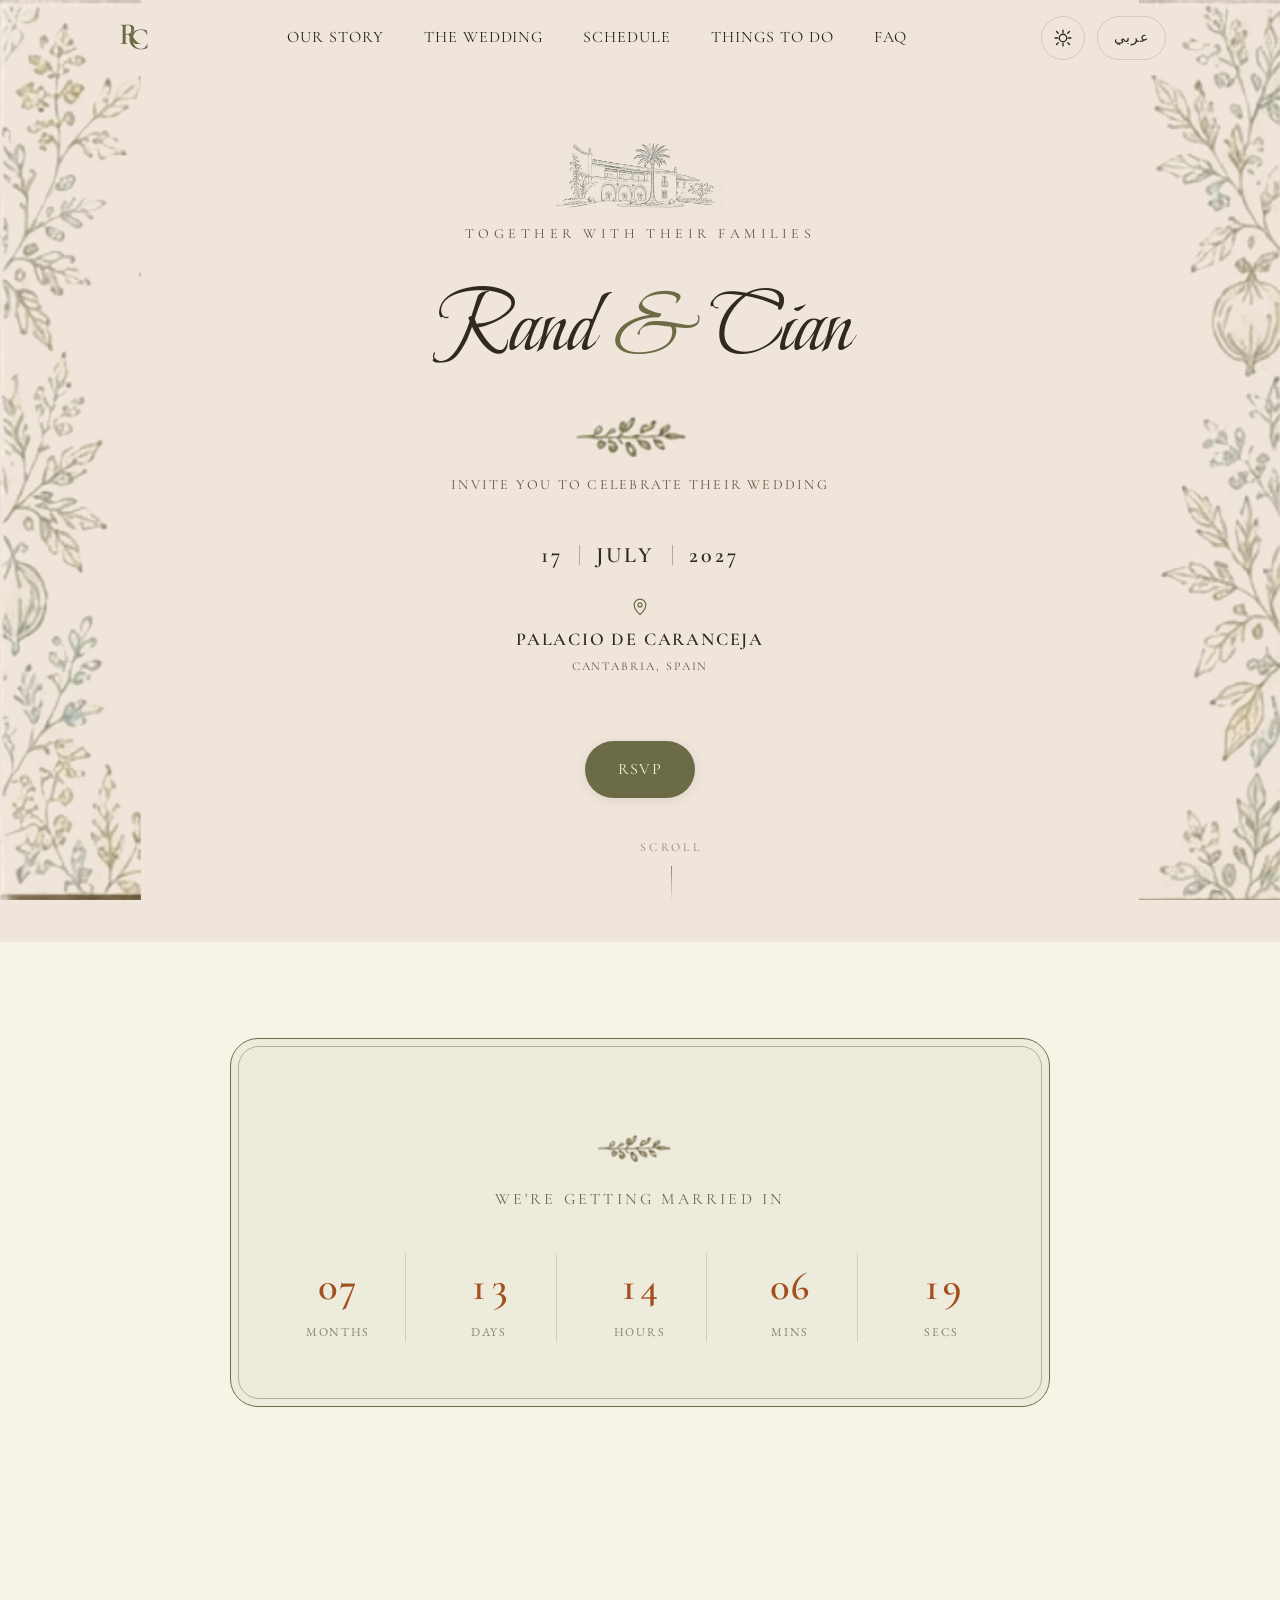
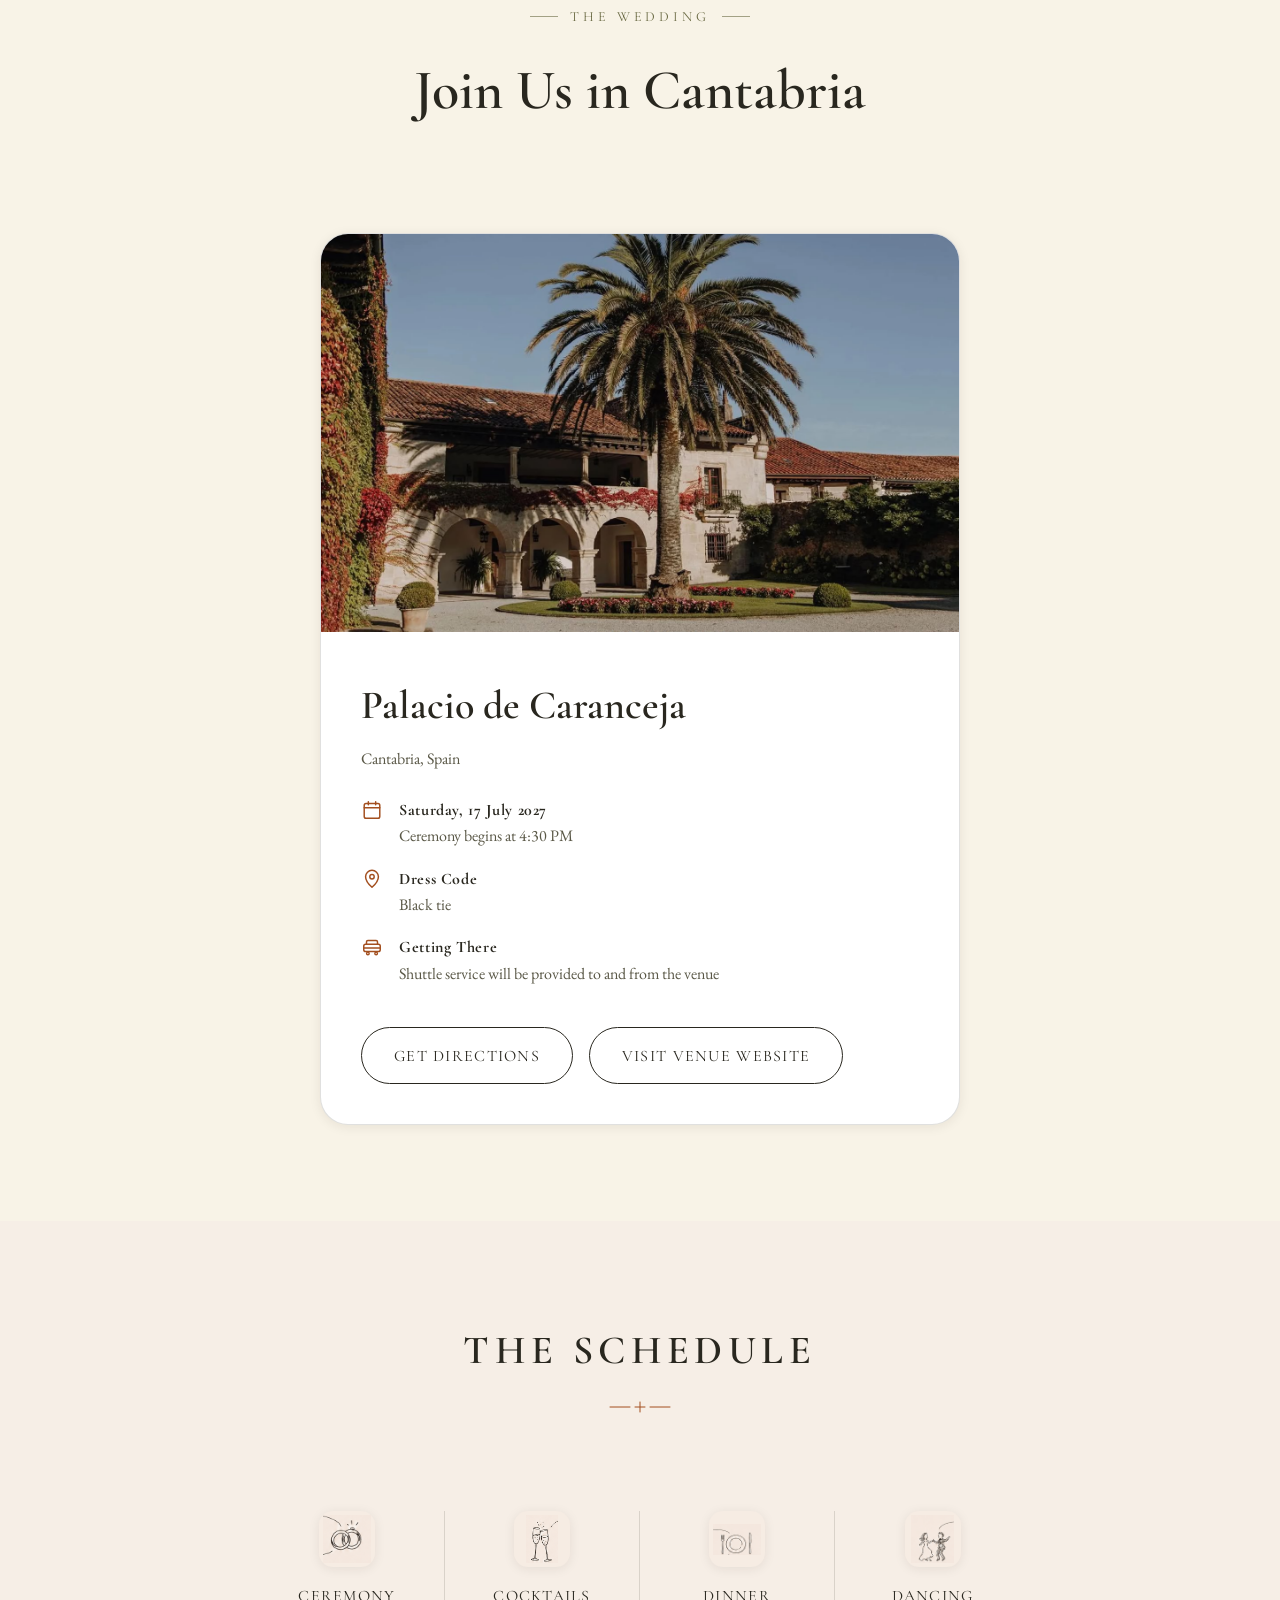
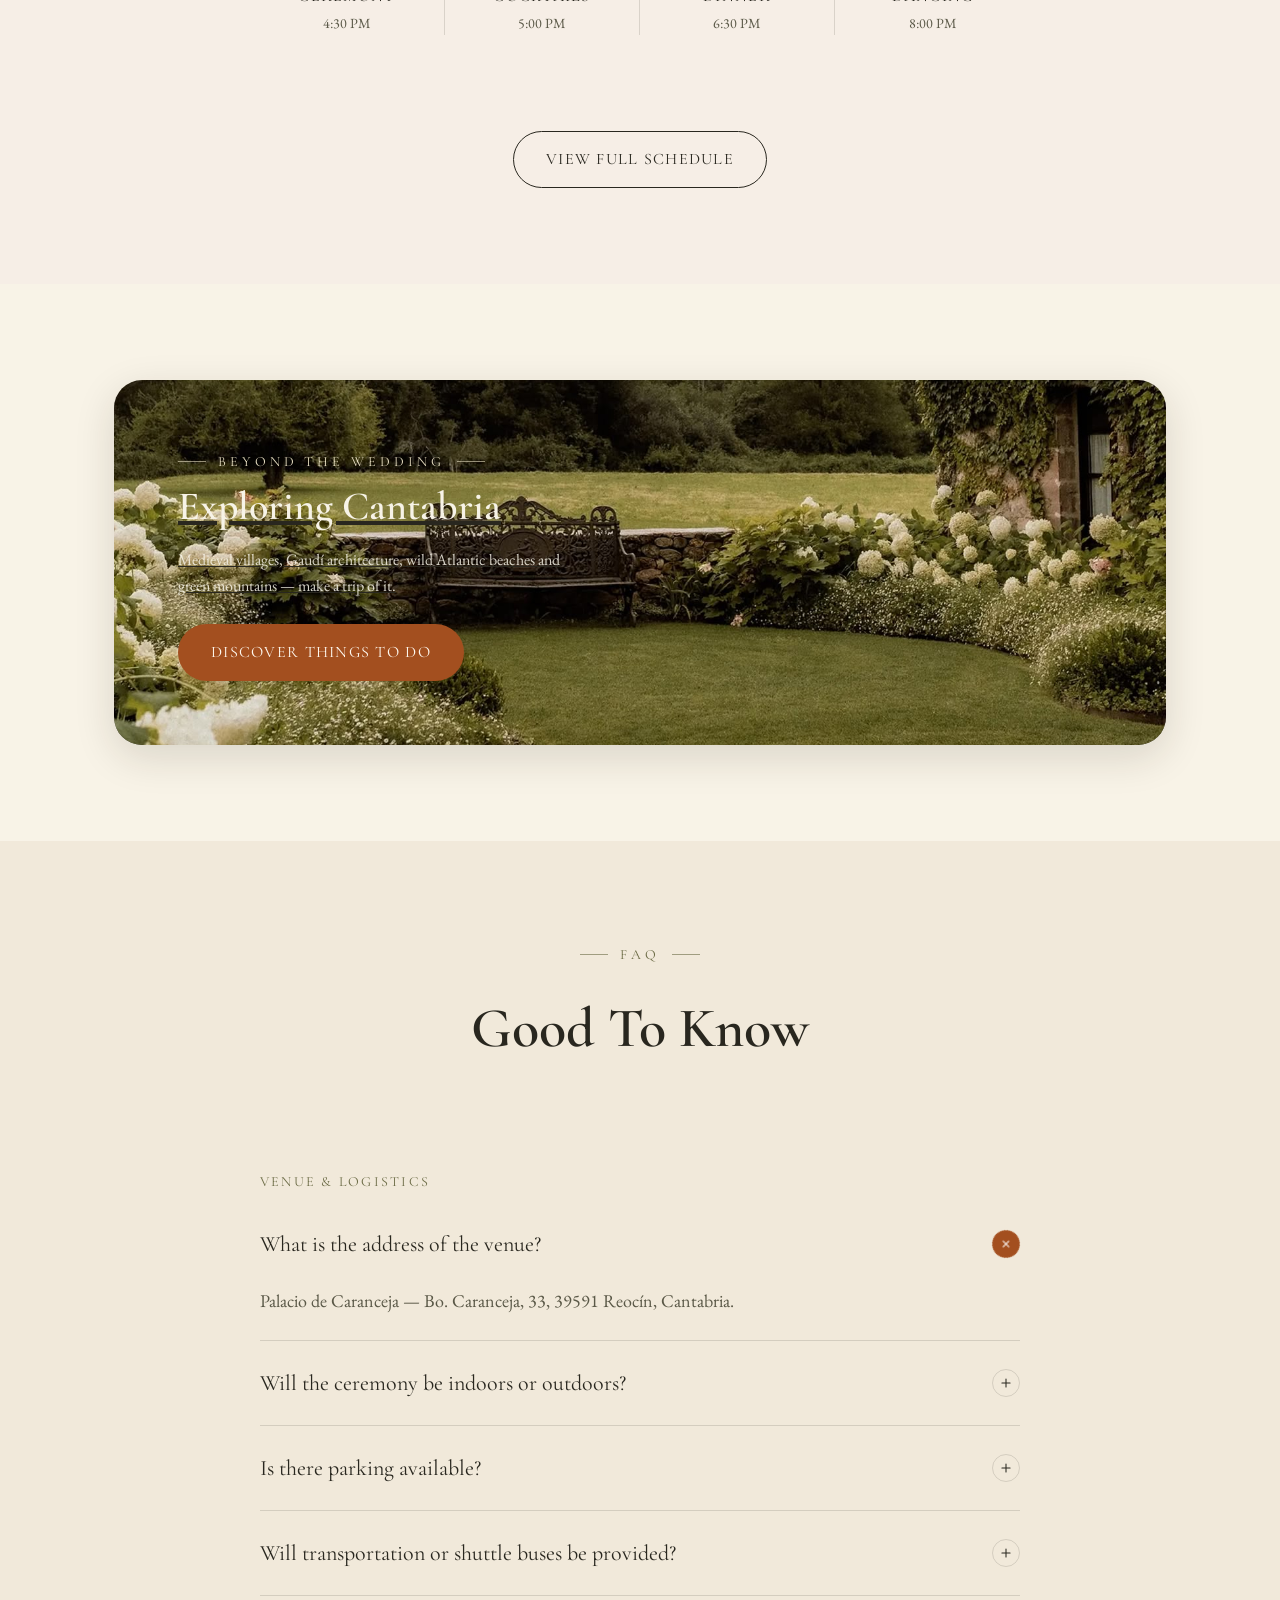
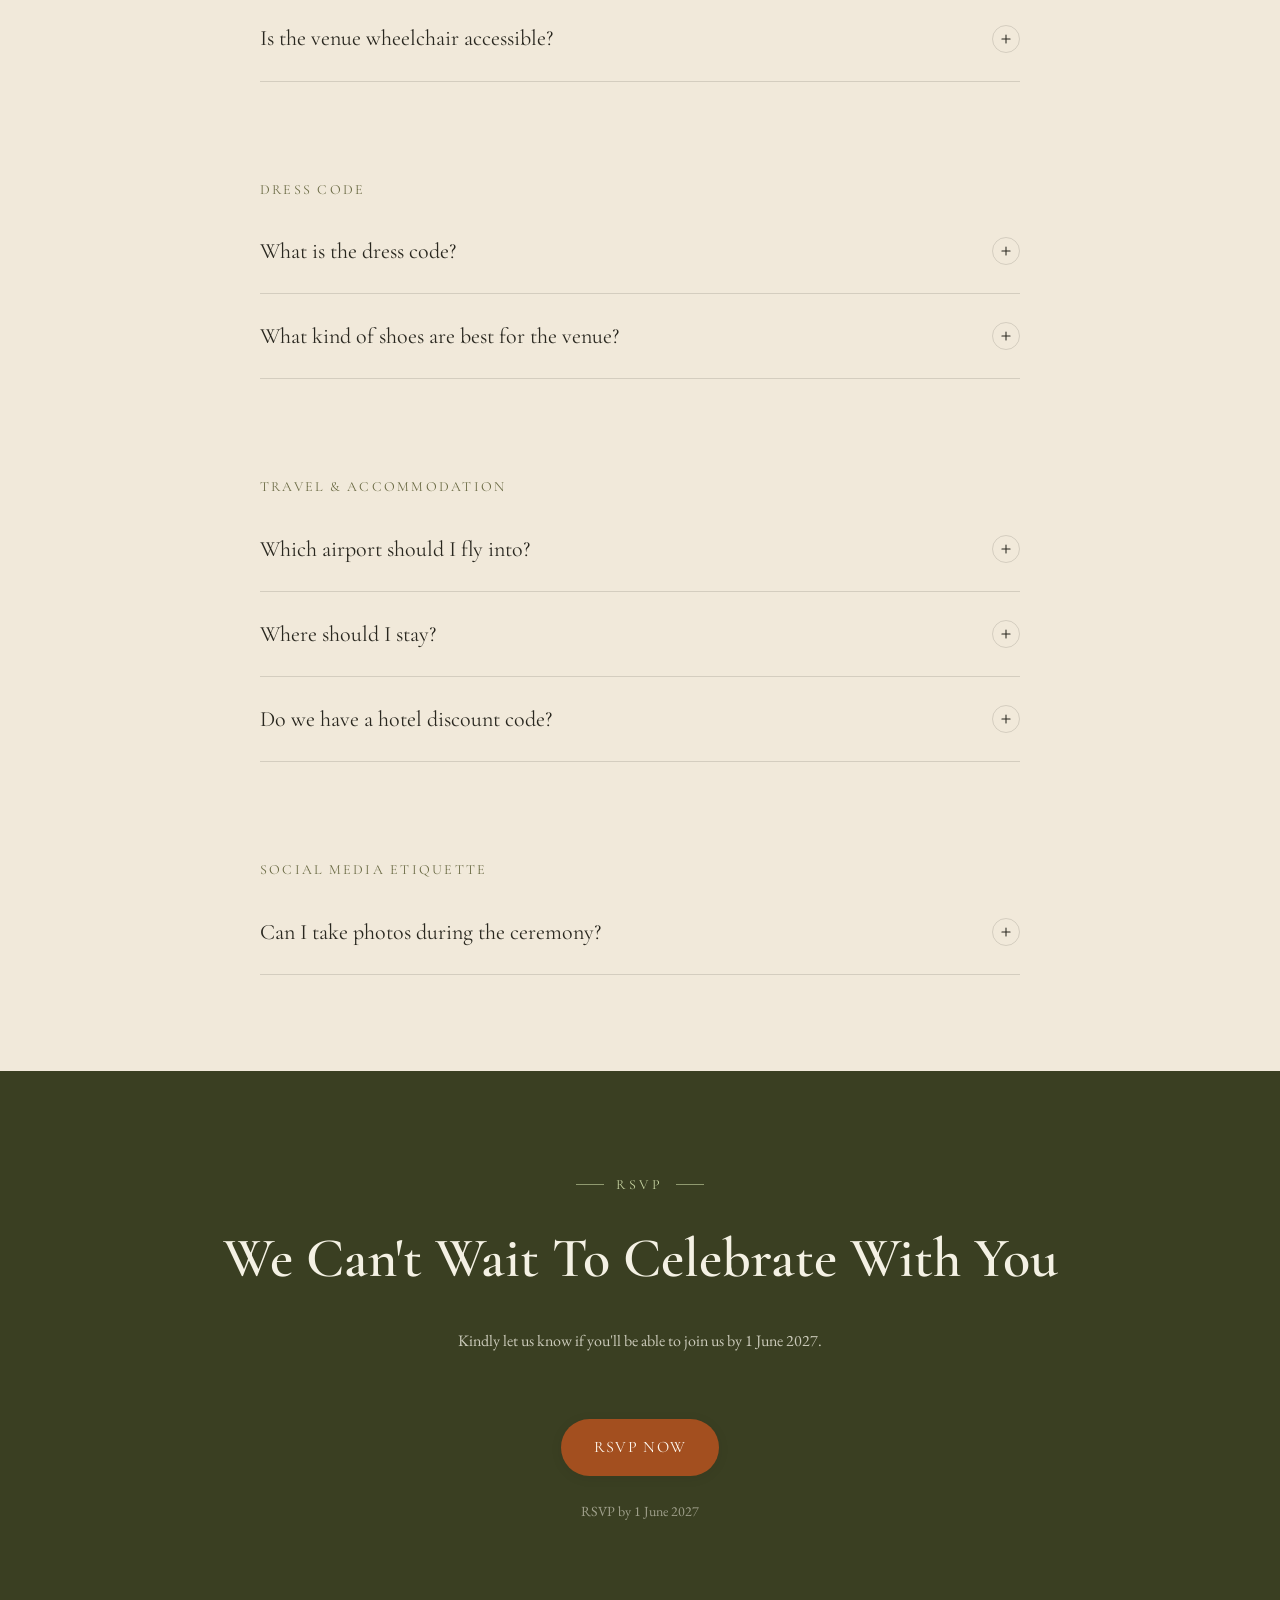
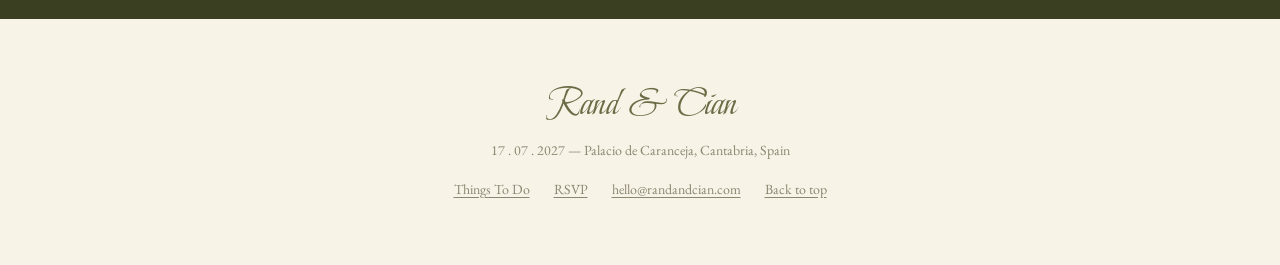
==== index.html @ d9a148d7 "Make vine frame fixed and page-wide, add character to countdown Moves the botanical vine border from" ====
<!DOCTYPE html>
<html lang="en" dir="ltr">
<head>
<meta charset="UTF-8">
<meta name="viewport" content="width=device-width, initial-scale=1">
<title>Rand &amp; Cian — 17.07.2027, Cantabria, Spain</title>
<meta name="description" content="Join Rand & Cian as they celebrate their wedding at Palacio de Caranceja, Cantabria, Spain on 17 July 2027.">
<link rel="preconnect" href="https://fonts.googleapis.com">
<link rel="preconnect" href="https://fonts.gstatic.com" crossorigin>
<link href="https://fonts.googleapis.com/css2?family=Beau+Rivage&family=Cormorant+Garamond:wght@500;600;700&family=EB+Garamond:ital,wght@0,400;0,500;1,400&family=Amiri:wght@400;700&family=Tajawal:wght@400;500;700&family=Macondo+Swash+Caps&display=swap" rel="stylesheet">
<link rel="stylesheet" href="css/style.css">
</head>
<body>
<a class="skip-link" href="#main">Skip to content</a>

<img class="page-frame page-frame--left" src="assets/images/hero-frame-left.png" alt="" aria-hidden="true">
<img class="page-frame page-frame--right" src="assets/images/hero-frame-right.png" alt="" aria-hidden="true">

<div class="preloader" id="preloader" aria-hidden="true">
  <div class="preloader__mark">
    <svg class="monogram" viewBox="0 0 70 60" aria-hidden="true">
      <text x="43" y="34">C</text>
      <text x="27" y="25">R</text>
    </svg>
  </div>
  <div class="preloader__bar"></div>
</div>

<header class="site-header" id="siteHeader">
  <div class="container nav">
    <a href="#home" class="nav__mark" aria-label="Rand &amp; Cian">
      <svg class="monogram" viewBox="0 0 70 60" aria-hidden="true">
        <text x="43" y="34">C</text>
        <text x="27" y="25">R</text>
      </svg>
    </a>
    <nav class="nav__links" aria-label="Primary">
      <a href="our-story.html" data-i18n="nav.story">Our Story</a>
      <a href="#details" data-i18n="nav.wedding">The Wedding</a>
      <a href="schedule.html" data-i18n="nav.schedule">Schedule</a>
      <a href="things-to-do.html" data-i18n="nav.things">Things To Do</a>
      <a href="#faq" data-i18n="nav.faq">FAQ</a>
    </nav>
    <div class="nav__controls">
      <button class="icon-btn" id="themeToggle" type="button" aria-label="Toggle dark mode">
        <svg class="icon-sun" viewBox="0 0 24 24" fill="none" stroke="currentColor" stroke-width="1.6"><circle cx="12" cy="12" r="4.5"/><path d="M12 2.5v3M12 18.5v3M4.2 4.2l2.1 2.1M17.7 17.7l2.1 2.1M2.5 12h3M18.5 12h3M4.2 19.8l2.1-2.1M17.7 6.3l2.1-2.1" stroke-linecap="round"/></svg>
        <svg class="icon-moon" viewBox="0 0 24 24" fill="none" stroke="currentColor" stroke-width="1.6"><path d="M20 14.2A8 8 0 1 1 9.8 4a6.3 6.3 0 0 0 10.2 10.2Z" stroke-linejoin="round"/></svg>
      </button>
      <button class="lang-btn" id="langToggle" type="button" aria-label="Switch language">عربي</button>
      <button class="nav__burger" id="burger" type="button" aria-label="Open menu" aria-expanded="false" aria-controls="mobileMenu">
        <span></span>
      </button>
    </div>
  </div>
</header>

<div class="mobile-menu" id="mobileMenu">
  <a href="our-story.html" data-i18n="nav.story">Our Story</a>
  <a href="#details" data-i18n="nav.wedding">The Wedding</a>
  <a href="schedule.html" data-i18n="nav.schedule">Schedule</a>
  <a href="things-to-do.html" data-i18n="nav.things">Things To Do</a>
  <a href="#faq" data-i18n="nav.faq">FAQ</a>
  <a href="rsvp.html" data-i18n="nav.rsvp">RSVP</a>
</div>

<main id="main">

  <!-- ============================= INTRO ============================= -->
  <section class="intro" id="home">
    <div class="intro__content">
      <img class="intro__illustration" src="assets/images/venue-illustration.png" alt="Line illustration of Palacio de Caranceja with a palm tree">
      <p class="intro__eyebrow" data-i18n="intro.eyebrow">Together With Their Families</p>
      <h1 class="intro__names">
        <span data-i18n="intro.name1">Rand</span>
        <span class="amp">&amp;</span>
        <span data-i18n="intro.name2">Cian</span>
      </h1>
      <img class="intro__divider" src="assets/images/hero-divider.png" alt="" aria-hidden="true">
      <p class="intro__tagline" data-i18n="intro.tagline">Invite You To Celebrate Their Wedding</p>
      <div class="intro__date">
        <span>17</span>
        <span class="intro__date-sep" aria-hidden="true"></span>
        <span data-i18n="intro.month">July</span>
        <span class="intro__date-sep" aria-hidden="true"></span>
        <span>2027</span>
      </div>
      <svg class="intro__pin" viewBox="0 0 24 24" fill="none" stroke="currentColor" stroke-width="1.4" aria-hidden="true"><path d="M12 21s7-6.1 7-11.5A7 7 0 0 0 5 9.5C5 14.9 12 21 12 21Z" stroke-linejoin="round"/><circle cx="12" cy="9.5" r="2.4"/></svg>
      <p class="intro__venue" data-i18n="intro.venue">Palacio de Caranceja</p>
      <p class="intro__loc" data-i18n="details.venueLoc">Cantabria, Spain</p>
      <div class="intro__cta">
        <a href="rsvp.html" class="btn btn--primary" data-i18n="intro.cta">RSVP</a>
      </div>
    </div>
    <div class="intro__scroll">
      <span data-i18n="intro.scroll">Scroll</span>
      <span class="intro__scroll-line"></span>
    </div>
  </section>

  <!-- ============================= COUNTDOWN ============================= -->
  <section class="section" id="countdown-section">
    <div class="container">
      <div class="countdown-panel">
        <img class="countdown-panel__flourish" src="assets/images/hero-divider.png" alt="" aria-hidden="true">
        <p class="countdown-panel__date" data-i18n="details.countdownLabel">We're Getting Married In</p>
        <div class="countdown-grid" id="countdown">
          <div><p class="countdown-unit__num" id="cd-months">00</p><p class="countdown-unit__label" data-i18n="details.cdMonths">Months</p></div>
          <div><p class="countdown-unit__num" id="cd-days">00</p><p class="countdown-unit__label" data-i18n="details.cdDays">Days</p></div>
          <div><p class="countdown-unit__num" id="cd-hours">00</p><p class="countdown-unit__label" data-i18n="details.cdHours">Hours</p></div>
          <div><p class="countdown-unit__num" id="cd-mins">00</p><p class="countdown-unit__label" data-i18n="details.cdMins">Mins</p></div>
          <div><p class="countdown-unit__num" id="cd-secs">00</p><p class="countdown-unit__label" data-i18n="details.cdSecs">Secs</p></div>
        </div>
      </div>
    </div>
  </section>

  <!-- ============================= THE WEDDING / DETAILS ============================= -->
  <section class="details section" id="details">
    <div class="container">
      <div class="section-head">
        <p class="eyebrow" data-i18n="details.eyebrow">The Wedding</p>
        <h2 class="section-title" data-i18n="details.title">Join Us in Cantabria</h2>
      </div>
      <div class="details__layout">
        <div class="details__card">
          <div class="details__card-media">
            <img src="assets/images/venue-exterior.jpg" alt="Palacio de Caranceja courtyard with palm tree and stone archways">
          </div>
          <div class="details__card-body">
            <h3 class="details__venue-name" data-i18n="details.venueName">Palacio de Caranceja</h3>
            <p class="details__venue-loc" data-i18n="details.venueLoc">Cantabria, Spain</p>
            <div class="details__meta-list">
              <div class="details__meta-item">
                <svg viewBox="0 0 24 24" fill="none" stroke="currentColor" stroke-width="1.6"><rect x="3.5" y="5" width="17" height="16" rx="2"/><path d="M3.5 9.5h17M8 3v3.2M16 3v3.2" stroke-linecap="round"/></svg>
                <div><strong data-i18n="details.dateLabel">Saturday, 17 July 2027</strong><span data-i18n="details.ceremonyTime">Ceremony begins at 4:30 PM</span></div>
              </div>
              <div class="details__meta-item">
                <svg viewBox="0 0 24 24" fill="none" stroke="currentColor" stroke-width="1.6"><path d="M12 21s7-6.1 7-11.5A7 7 0 0 0 5 9.5C5 14.9 12 21 12 21Z" stroke-linejoin="round"/><circle cx="12" cy="9.5" r="2.4"/></svg>
                <div><strong data-i18n="details.attireLabel">Dress Code</strong><span data-i18n="details.attireValue">Formal attire</span></div>
              </div>
              <div class="details__meta-item">
                <svg viewBox="0 0 24 24" fill="none" stroke="currentColor" stroke-width="1.6"><rect x="3" y="9" width="18" height="8" rx="2"/><circle cx="7.5" cy="19" r="1.4"/><circle cx="16.5" cy="19" r="1.4"/><path d="M3 13h18M6 9V6.5A1.5 1.5 0 0 1 7.5 5h9A1.5 1.5 0 0 1 18 6.5V9" stroke-linecap="round" stroke-linejoin="round"/></svg>
                <div><strong data-i18n="details.transportLabel">Getting There</strong><span data-i18n="details.transportValue">Shuttle service will be provided to and from the venue</span></div>
              </div>
            </div>
            <div class="details__card-actions">
              <a class="btn btn--outline" id="mapLink" href="https://www.google.com/maps/search/?api=1&query=Palacio+de+Caranceja+Cantabria+Spain" target="_blank" rel="noopener" data-i18n="details.directions">Get Directions</a>
              <a class="btn btn--outline" href="https://www.palaciodecaranceja.com/en/" target="_blank" rel="noopener" data-i18n="details.venueSite">Visit Venue Website</a>
            </div>
          </div>
        </div>
      </div>
    </div>
  </section>

  <!-- ============================= SCHEDULE TEASER ============================= -->
  <section class="schedule-teaser section schedule--blush" id="schedule">
    <div class="container">
      <h2 class="schedule-teaser__title" data-i18n="schedule.teaserTitle">The Schedule</h2>
      <div class="schedule-teaser__divider" aria-hidden="true">
        <svg viewBox="0 0 64 16" fill="none" stroke="currentColor" stroke-width="1"><path d="M2 8h20M42 8h20" stroke-linecap="round"/><path d="M32 3v10M27 8h10" stroke-linecap="round"/></svg>
      </div>
      <div class="schedule-teaser__row">
        <div class="schedule-teaser__item">
          <div class="schedule-teaser__icon"><img src="assets/images/schedule-icon-rings.png" alt=""></div>
          <p class="schedule-teaser__label" data-i18n="schedule.ceremony">Ceremony</p>
          <p class="schedule-teaser__time">4:30 PM</p>
        </div>
        <div class="schedule-teaser__item">
          <div class="schedule-teaser__icon"><img src="assets/images/schedule-icon-glasses.png" alt=""></div>
          <p class="schedule-teaser__label" data-i18n="schedule.cocktailsShort">Cocktails</p>
          <p class="schedule-teaser__time">5:00 PM</p>
        </div>
        <div class="schedule-teaser__item">
          <div class="schedule-teaser__icon"><img src="assets/images/schedule-icon-plate.png" alt=""></div>
          <p class="schedule-teaser__label" data-i18n="schedule.dinnerShort">Dinner</p>
          <p class="schedule-teaser__time">6:30 PM</p>
        </div>
        <div class="schedule-teaser__item">
          <div class="schedule-teaser__icon"><img src="assets/images/schedule-icon-dancers.png" alt=""></div>
          <p class="schedule-teaser__label" data-i18n="schedule.dancingShort">Dancing</p>
          <p class="schedule-teaser__time">8:00 PM</p>
        </div>
      </div>
      <div class="schedule-teaser__cta">
        <a class="btn btn--outline" href="schedule.html" data-i18n="schedule.teaserCta">View Full Schedule</a>
      </div>
    </div>
  </section>

  <!-- ============================= THINGS TO DO TEASER ============================= -->
  <section class="section">
    <div class="container">
      <a class="teaser-card" href="things-to-do.html">
        <img src="assets/images/venue-garden.jpg" alt="Garden with white hydrangeas and a wrought iron bench near the venue">
        <div class="teaser-card__body">
          <p class="eyebrow" style="color:#E5DCC0" data-i18n="teaser.eyebrow">Beyond The Wedding</p>
          <h3 class="teaser-card__title" data-i18n="teaser.title">Exploring Cantabria</h3>
          <p class="teaser-card__copy" data-i18n="teaser.copy">Medieval villages, Gaudí architecture, wild Atlantic beaches and green mountains — make a trip of it.</p>
          <span class="btn btn--terracotta teaser-card__link" data-i18n="teaser.cta">Discover Things To Do</span>
        </div>
      </a>
    </div>
  </section>

  <!-- ============================= FAQ ============================= -->
  <section class="faq section section--alt" id="faq">
    <div class="container">
      <div class="section-head">
        <p class="eyebrow" data-i18n="faq.eyebrow">FAQ</p>
        <h2 class="section-title" data-i18n="faq.title">Good To Know</h2>
      </div>
      <div class="faq-list">
        <p class="faq-category" data-i18n="faq.cat1">Venue &amp; Logistics</p>
        <details class="faq-item" open>
          <summary class="faq-item__q"><span data-i18n="faq.q1">What is the address of the venue?</span><span class="faq-item__icon"><svg viewBox="0 0 24 24" fill="none" stroke="currentColor" stroke-width="1.8"><path d="M12 5v14M5 12h14" stroke-linecap="round"/></svg></span></summary>
          <p class="faq-item__a" data-i18n="faq.a1">Palacio de Caranceja — Bo. Caranceja, 33, 39591 Reocín, Cantabria.</p>
        </details>
        <details class="faq-item">
          <summary class="faq-item__q"><span data-i18n="faq.q2">Will the ceremony be indoors or outdoors?</span><span class="faq-item__icon"><svg viewBox="0 0 24 24" fill="none" stroke="currentColor" stroke-width="1.8"><path d="M12 5v14M5 12h14" stroke-linecap="round"/></svg></span></summary>
          <p class="faq-item__a" data-i18n="faq.a2">We're hoping for beautiful weather, so the ceremony and cocktail hour will take place outdoors. Dinner and dancing will then continue indoors.</p>
        </details>
        <details class="faq-item">
          <summary class="faq-item__q"><span data-i18n="faq.q3">Is there parking available?</span><span class="faq-item__icon"><svg viewBox="0 0 24 24" fill="none" stroke="currentColor" stroke-width="1.8"><path d="M12 5v14M5 12h14" stroke-linecap="round"/></svg></span></summary>
          <p class="faq-item__a" data-i18n="faq.a3">Yes, there will be parking available.</p>
        </details>
        <details class="faq-item">
          <summary class="faq-item__q"><span data-i18n="faq.q4">Will transportation or shuttle buses be provided?</span><span class="faq-item__icon"><svg viewBox="0 0 24 24" fill="none" stroke="currentColor" stroke-width="1.8"><path d="M12 5v14M5 12h14" stroke-linecap="round"/></svg></span></summary>
          <p class="faq-item__a" data-i18n="faq.a4">Yes! We will be providing a shuttle service from the venue to Santander city centre. Please let us know where you'll be staying when you RSVP so we can ensure you're included in the transportation arrangements.</p>
        </details>
        <details class="faq-item">
          <summary class="faq-item__q"><span data-i18n="faq.q5">Is the venue wheelchair accessible?</span><span class="faq-item__icon"><svg viewBox="0 0 24 24" fill="none" stroke="currentColor" stroke-width="1.8"><path d="M12 5v14M5 12h14" stroke-linecap="round"/></svg></span></summary>
          <p class="faq-item__a" data-i18n="faq.a5">Yes, the venue is wheelchair accessible.</p>
        </details>

        <p class="faq-category" data-i18n="faq.cat2">Dress Code</p>
        <details class="faq-item">
          <summary class="faq-item__q"><span data-i18n="faq.q6">What is the dress code?</span><span class="faq-item__icon"><svg viewBox="0 0 24 24" fill="none" stroke="currentColor" stroke-width="1.8"><path d="M12 5v14M5 12h14" stroke-linecap="round"/></svg></span></summary>
          <p class="faq-item__a" data-i18n="faq.a6">Black tie.</p>
        </details>
        <details class="faq-item">
          <summary class="faq-item__q"><span data-i18n="faq.q7">What kind of shoes are best for the venue?</span><span class="faq-item__icon"><svg viewBox="0 0 24 24" fill="none" stroke="currentColor" stroke-width="1.8"><path d="M12 5v14M5 12h14" stroke-linecap="round"/></svg></span></summary>
          <p class="faq-item__a" data-i18n="faq.a7">We recommend choosing footwear that is comfortable and suitable for walking on grass. For ladies, block heels or wedges are great options. Gentlemen can wear dress shoes as usual. Most importantly, wear shoes you'll be happy dancing in all night!</p>
        </details>

        <p class="faq-category" data-i18n="faq.cat3">Travel &amp; Accommodation</p>
        <details class="faq-item">
          <summary class="faq-item__q"><span data-i18n="faq.q8">Which airport should I fly into?</span><span class="faq-item__icon"><svg viewBox="0 0 24 24" fill="none" stroke="currentColor" stroke-width="1.8"><path d="M12 5v14M5 12h14" stroke-linecap="round"/></svg></span></summary>
          <p class="faq-item__a" data-i18n="faq.a8">Santander Airport is the closest airport to the venue. Alternatively, you can fly into Bilbao Airport and enjoy a scenic trip through northern Spain on your way to the wedding.</p>
        </details>
        <details class="faq-item">
          <summary class="faq-item__q"><span data-i18n="faq.q9">Where should I stay?</span><span class="faq-item__icon"><svg viewBox="0 0 24 24" fill="none" stroke="currentColor" stroke-width="1.8"><path d="M12 5v14M5 12h14" stroke-linecap="round"/></svg></span></summary>
          <p class="faq-item__a" data-i18n="faq.a9">Our venue also has a hotel with a limited number of rooms available. If you'd like to stay on-site, please visit the venue's website to book. Alternatively, Santander is just 20 minutes away and offers a range of accommodation options. For more recommendations, visit our <a href="things-to-do.html">Things To Do</a> page.</p>
        </details>
        <details class="faq-item">
          <summary class="faq-item__q"><span data-i18n="faq.q10">Do we have a hotel discount code?</span><span class="faq-item__icon"><svg viewBox="0 0 24 24" fill="none" stroke="currentColor" stroke-width="1.8"><path d="M12 5v14M5 12h14" stroke-linecap="round"/></svg></span></summary>
          <p class="faq-item__a" data-i18n="faq.a10">Yes! If you're staying at our venue (Palacio de Caranceja), use the code <strong>OLLIE</strong> when booking to receive 10% off your stay.</p>
        </details>

        <p class="faq-category" data-i18n="faq.cat4">Social Media Etiquette</p>
        <details class="faq-item">
          <summary class="faq-item__q"><span data-i18n="faq.q11">Can I take photos during the ceremony?</span><span class="faq-item__icon"><svg viewBox="0 0 24 24" fill="none" stroke="currentColor" stroke-width="1.8"><path d="M12 5v14M5 12h14" stroke-linecap="round"/></svg></span></summary>
          <p class="faq-item__a" data-i18n="faq.a11">We kindly ask you to enjoy the special moment and put your phones away.</p>
        </details>
      </div>
    </div>
  </section>

  <!-- ============================= RSVP ============================= -->
  <section class="rsvp section" id="rsvp">
    <div class="container">
      <p class="eyebrow" data-i18n="rsvp.eyebrow">RSVP</p>
      <h2 class="section-title" data-i18n="rsvp.title">We Can't Wait To Celebrate With You</h2>
      <p class="rsvp__copy" data-i18n="rsvp.copy">Kindly let us know if you'll be able to join us by 1 June 2027.</p>
      <div class="rsvp__actions">
        <a class="btn btn--terracotta" href="rsvp.html" data-i18n="rsvp.cta">RSVP Now</a>
      </div>
      <p class="rsvp__note" data-i18n="rsvp.note">RSVP by 1 June 2027</p>
    </div>
  </section>

</main>

<footer class="site-footer">
  <p class="script" data-i18n="brand.names">Rand &amp; Cian</p>
  <p>17 . 07 . 2027 &mdash; <span data-i18n="details.venueName">Palacio de Caranceja</span>, <span data-i18n="details.venueLoc">Cantabria, Spain</span></p>
  <div class="site-footer__links">
    <a href="things-to-do.html" data-i18n="nav.things">Things To Do</a>
    <a href="rsvp.html" data-i18n="nav.rsvp">RSVP</a>
    <a href="mailto:hello@randandcian.com">hello@randandcian.com</a>
    <a href="#home" data-i18n="footer.top">Back to top</a>
  </div>
</footer>

<script src="js/i18n.js"></script>
<script src="js/main.js"></script>
</body>
</html>
---- css/style.css ----
/* ==========================================================================
   Rand & Cian — Wedding Site
   Design tokens derived from the stationery suite: sage/olive green,
   ivory cardstock, terracotta roof tiles + wax seal, botanical (olive) motifs.
   ========================================================================== */

:root {
  /* Color — light (default). Sampled directly from the stationery suite
     (envelope/RSVP olive, wax seal terracotta, cardstock cream). */
  --color-bg: #F8F3E7;
  --color-bg-alt: #F1E9DA;
  --color-surface: #FFFFFF;
  --color-ink: #29271F;
  --color-ink-soft: #5A5847;
  --color-ink-faint: #8A8770;
  --color-sage: #6B6B45;
  --color-sage-deep: #3A3F22;
  --color-sage-pale: #E4E1C7;
  --color-sage-pale-alt: #EDEBDC;
  --color-terracotta: #A34F1F;
  --color-terracotta-deep: #7A3814;
  --color-blush: #F6EEE6;
  --color-border: rgba(41, 39, 31, 0.14);
  --color-shadow: 32, 26, 14;

  /* Typography */
  --font-display: 'Beau Rivage', 'Brush Script MT', cursive;
  --font-heading: 'Cormorant Garamond', 'Times New Roman', serif;
  --font-body: 'EB Garamond', Georgia, serif;
  --font-display-ar: 'Amiri', serif;
  --font-body-ar: 'Tajawal', sans-serif;

  --fs-2xs: 0.75rem;
  --fs-xs: 0.875rem;
  --fs-sm: 1rem;
  --fs-md: 1.125rem;
  --fs-lg: 1.375rem;
  --fs-xl: 1.75rem;
  --fs-2xl: 2.5rem;
  --fs-3xl: 3.5rem;
  --fs-4xl: 5rem;
  --fs-5xl: 7rem;

  /* Spacing (8pt-based, spacious/editorial) */
  --space-3xs: 0.25rem;
  --space-2xs: 0.5rem;
  --space-xs: 0.75rem;
  --space-sm: 1rem;
  --space-md: 1.5rem;
  --space-lg: 2.5rem;
  --space-xl: 4rem;
  --space-2xl: 6rem;
  --space-3xl: 9rem;

  /* Misc */
  --radius-sm: 6px;
  --radius-md: 14px;
  --radius-lg: 28px;
  --radius-full: 999px;
  --shadow-sm: 0 2px 12px rgba(var(--color-shadow), 0.08);
  --shadow-md: 0 12px 40px rgba(var(--color-shadow), 0.14);
  --shadow-lg: 0 24px 70px rgba(var(--color-shadow), 0.20);
  --ease-out: cubic-bezier(0.16, 1, 0.3, 1);
  --dur-fast: 200ms;
  --dur-base: 350ms;
  --dur-slow: 700ms;
  --nav-height: 76px;
  --container-w: 1180px;
}

:root[data-theme="dark"] {
  --color-bg: #1B1B15;
  --color-bg-alt: #232219;
  --color-surface: #26251C;
  --color-ink: #EEEADC;
  --color-ink-soft: #C2BEA9;
  --color-ink-faint: #8C8973;
  --color-sage: #ABAB7E;
  --color-sage-deep: #C9C99C;
  --color-sage-pale: #34331F;
  --color-sage-pale-alt: #2B2A1D;
  --color-terracotta: #D68A50;
  --color-terracotta-deep: #E89C68;
  --color-blush: #26221D;
  --color-border: rgba(238, 234, 220, 0.14);
  --color-shadow: 0, 0, 0;
}

@media (prefers-color-scheme: dark) {
  :root:not([data-theme="light"]) {
    --color-bg: #1B1B15;
    --color-bg-alt: #232219;
    --color-surface: #26251C;
    --color-ink: #EEEADC;
    --color-ink-soft: #C2BEA9;
    --color-ink-faint: #8C8973;
    --color-sage: #ABAB7E;
    --color-sage-deep: #C9C99C;
    --color-sage-pale: #34331F;
    --color-sage-pale-alt: #2B2A1D;
    --color-terracotta: #D68A50;
    --color-terracotta-deep: #E89C68;
    --color-blush: #26221D;
    --color-border: rgba(238, 234, 220, 0.14);
    --color-shadow: 0, 0, 0;
  }
}

/* ==========================================================================
   Reset
   ========================================================================== */

*, *::before, *::after { box-sizing: border-box; }
html { scroll-behavior: smooth; }
@media (prefers-reduced-motion: reduce) {
  html { scroll-behavior: auto; }
  *, *::before, *::after {
    animation-duration: 0.001ms !important;
    animation-iteration-count: 1 !important;
    transition-duration: 0.001ms !important;
    scroll-behavior: auto !important;
  }
}

body {
  margin: 0;
  min-height: 100dvh;
  background: var(--color-bg);
  color: var(--color-ink);
  font-family: var(--font-body);
  font-size: var(--fs-sm);
  line-height: 1.65;
  -webkit-font-smoothing: antialiased;
  transition: background var(--dur-base) var(--ease-out), color var(--dur-base) var(--ease-out);
  overflow-x: hidden;
}

img { max-width: 100%; display: block; }
a { color: inherit; }
button { font: inherit; color: inherit; }
h1, h2, h3, h4 { margin: 0; font-family: var(--font-heading); font-weight: 600; }
p { margin: 0; }
ul { margin: 0; padding: 0; list-style: none; }

/* RTL: Arabic pairing + logical properties */
:root[dir="rtl"] {
  --font-display: var(--font-display-ar);
  --font-heading: var(--font-display-ar);
  --font-body: var(--font-body-ar);
}
:root[dir="rtl"] body { line-height: 1.9; }
:root[dir="rtl"] .script { font-style: normal; }

.container {
  width: 100%;
  max-width: var(--container-w);
  margin-inline: auto;
  padding-inline: var(--space-md);
}

@media (min-width: 768px) {
  .container { padding-inline: var(--space-xl); }
}

.section {
  padding-block: var(--space-2xl);
}

.section--tight { padding-block: var(--space-xl); }

.section--alt {
  background: var(--color-bg-alt);
}

.eyebrow {
  display: inline-flex;
  align-items: center;
  gap: var(--space-xs);
  font-family: var(--font-heading);
  font-size: var(--fs-xs);
  letter-spacing: 0.28em;
  text-transform: uppercase;
  color: var(--color-sage);
}
:root[dir="rtl"] .eyebrow { letter-spacing: 0.02em; }

.eyebrow::before, .eyebrow::after {
  content: "";
  width: 28px;
  height: 1px;
  background: currentColor;
  opacity: 0.6;
}

.section-title {
  font-size: var(--fs-3xl);
  margin-top: var(--space-sm);
  color: var(--color-ink);
}

.section-lead {
  max-width: 60ch;
  color: var(--color-ink-soft);
  font-size: var(--fs-md);
  margin-top: var(--space-md);
}

.section-head {
  text-align: center;
  max-width: 700px;
  margin-inline: auto;
  margin-bottom: var(--space-2xl);
}
.section-head .section-lead { margin-inline: auto; }

.script {
  font-family: var(--font-display);
  font-weight: 400;
  color: var(--color-sage);
  line-height: 1;
}

.btn {
  display: inline-flex;
  align-items: center;
  gap: var(--space-2xs);
  padding: 0.9em 2em;
  border-radius: var(--radius-full);
  border: 1px solid transparent;
  font-family: var(--font-heading);
  font-size: var(--fs-sm);
  letter-spacing: 0.08em;
  text-transform: uppercase;
  text-decoration: none;
  cursor: pointer;
  transition: transform var(--dur-fast) var(--ease-out), box-shadow var(--dur-fast) var(--ease-out), background var(--dur-fast) var(--ease-out), color var(--dur-fast) var(--ease-out);
  min-height: 44px;
}
.btn:active { transform: scale(0.97); }
.btn:focus-visible { outline: 3px solid var(--color-terracotta); outline-offset: 3px; }

.btn--primary {
  background: var(--color-sage);
  color: var(--color-bg);
  box-shadow: var(--shadow-sm);
}
.btn--primary:hover { background: var(--color-sage-deep); box-shadow: var(--shadow-md); }

.btn--outline {
  background: transparent;
  border-color: currentColor;
  color: var(--color-ink);
}
.btn--outline:hover { background: var(--color-ink); color: var(--color-bg); }

.btn--terracotta {
  background: var(--color-terracotta);
  color: #FFF9F0;
  box-shadow: var(--shadow-sm);
}
.btn--terracotta:hover { background: var(--color-terracotta-deep); box-shadow: var(--shadow-md); }

.divider {
  width: 48px;
  height: 2px;
  background: var(--color-terracotta);
  border-radius: var(--radius-full);
  margin-block: var(--space-md);
}
.divider--center { margin-inline: auto; }

/* Skip link */
.skip-link {
  position: fixed;
  top: -100px;
  inset-inline-start: var(--space-sm);
  z-index: 1000;
  background: var(--color-ink);
  color: var(--color-bg);
  padding: var(--space-xs) var(--space-md);
  border-radius: var(--radius-sm);
  transition: top var(--dur-fast) var(--ease-out);
}
.skip-link:focus { top: var(--space-sm); }

.sr-only {
  position: absolute;
  width: 1px;
  height: 1px;
  padding: 0;
  margin: -1px;
  overflow: hidden;
  clip: rect(0, 0, 0, 0);
  white-space: nowrap;
  border: 0;
}

/* ==========================================================================
   Preloader
   ========================================================================== */

.preloader {
  position: fixed;
  inset: 0;
  z-index: 2000;
  display: flex;
  flex-direction: column;
  align-items: center;
  justify-content: center;
  gap: var(--space-md);
  background: var(--color-bg);
  transition: opacity var(--dur-slow) var(--ease-out), visibility var(--dur-slow) var(--ease-out);
}
.preloader[hidden] { opacity: 0; visibility: hidden; display: flex; }
.preloader__mark {
  color: var(--color-sage);
  opacity: 0;
  animation: preloader-fade 1.6s var(--ease-out) forwards;
}
.preloader__mark .monogram { width: 92px; height: auto; }
.preloader__bar {
  width: 160px;
  height: 2px;
  background: var(--color-sage-pale);
  border-radius: var(--radius-full);
  overflow: hidden;
}
.preloader__bar::after {
  content: "";
  display: block;
  height: 100%;
  width: 40%;
  background: var(--color-terracotta);
  animation: preloader-slide 1.4s ease-in-out infinite;
}
@keyframes preloader-fade { to { opacity: 1; } }
@keyframes preloader-slide {
  0% { transform: translateX(-120%); }
  100% { transform: translateX(360%); }
}

/* ==========================================================================
   Header / Nav
   ========================================================================== */

.site-header {
  position: fixed;
  inset-inline: 0;
  top: 0;
  z-index: 500;
  height: var(--nav-height);
  display: flex;
  align-items: center;
  background: transparent;
  transition: background var(--dur-base) var(--ease-out), box-shadow var(--dur-base) var(--ease-out), border-color var(--dur-base) var(--ease-out);
  border-bottom: 1px solid transparent;
}
.site-header.is-scrolled {
  background: rgba(250, 246, 236, 0.97);
  -webkit-backdrop-filter: blur(10px);
  backdrop-filter: blur(10px);
  border-color: var(--color-border);
  box-shadow: var(--shadow-sm);
}
:root[data-theme="dark"] .site-header.is-scrolled { background: rgba(27, 28, 21, 0.95); }
@media (prefers-color-scheme: dark) {
  :root:not([data-theme="light"]) .site-header.is-scrolled { background: rgba(27, 28, 21, 0.95); }
}

.nav {
  width: 100%;
  display: flex;
  align-items: center;
  justify-content: space-between;
  gap: var(--space-md);
}

.nav__mark {
  display: inline-flex;
  align-items: center;
  color: var(--color-sage);
  text-decoration: none;
  white-space: nowrap;
}
.nav__mark .monogram { width: 40px; height: auto; }

.monogram text {
  font-family: var(--font-heading);
  font-weight: 600;
  font-size: 54px;
  fill: currentColor;
  text-anchor: middle;
  dominant-baseline: central;
}

.nav__links {
  display: none;
  align-items: center;
  gap: var(--space-lg);
  font-family: var(--font-heading);
  font-size: var(--fs-sm);
  letter-spacing: 0.06em;
  text-transform: uppercase;
}
.nav__links a {
  text-decoration: none;
  position: relative;
  padding-block: var(--space-3xs);
}
.nav__links a::after {
  content: "";
  position: absolute;
  inset-inline-start: 0;
  bottom: -2px;
  width: 100%;
  height: 1px;
  background: var(--color-terracotta);
  transform: scaleX(0);
  transform-origin: right;
  transition: transform var(--dur-base) var(--ease-out);
}
:root[dir="rtl"] .nav__links a::after { transform-origin: left; }
.nav__links a:hover::after, .nav__links a:focus-visible::after { transform: scaleX(1); }

@media (min-width: 980px) {
  .nav__links { display: flex; }
}

.nav__controls {
  display: flex;
  align-items: center;
  gap: var(--space-xs);
}

.icon-btn {
  display: inline-flex;
  align-items: center;
  justify-content: center;
  width: 44px;
  height: 44px;
  border-radius: var(--radius-full);
  border: 1px solid var(--color-border);
  background: transparent;
  cursor: pointer;
  transition: background var(--dur-fast) var(--ease-out), transform var(--dur-fast) var(--ease-out);
}
.icon-btn:hover { background: var(--color-sage-pale-alt); }
.icon-btn:active { transform: scale(0.94); }
.icon-btn svg { width: 20px; height: 20px; }
.icon-btn .icon-moon { display: none; }
:root[data-theme="dark"] .icon-btn .icon-sun { display: none; }
:root[data-theme="dark"] .icon-btn .icon-moon { display: block; }

.lang-btn {
  font-family: var(--font-heading);
  font-size: var(--fs-xs);
  letter-spacing: 0.06em;
  border: 1px solid var(--color-border);
  border-radius: var(--radius-full);
  padding: 0 var(--space-sm);
  height: 44px;
  background: transparent;
  cursor: pointer;
}
.lang-btn:hover { background: var(--color-sage-pale-alt); }

.nav__burger {
  display: inline-flex;
  width: 44px;
  height: 44px;
  align-items: center;
  justify-content: center;
  background: transparent;
  border: 1px solid var(--color-border);
  border-radius: var(--radius-full);
  cursor: pointer;
}
@media (min-width: 980px) { .nav__burger { display: none; } }
.nav__burger span { position: relative; width: 18px; height: 1px; background: currentColor; }
.nav__burger span::before, .nav__burger span::after {
  content: ""; position: absolute; width: 18px; height: 1px; background: currentColor; transition: transform var(--dur-fast);
}
.nav__burger span::before { top: -6px; }
.nav__burger span::after { top: 6px; }

.mobile-menu {
  position: fixed;
  inset: var(--nav-height) 0 0 0;
  z-index: 490;
  background: var(--color-bg);
  padding: var(--space-xl) var(--space-md);
  display: flex;
  flex-direction: column;
  gap: var(--space-lg);
  font-family: var(--font-heading);
  font-size: var(--fs-xl);
  transform: translateY(-8px);
  opacity: 0;
  pointer-events: none;
  transition: opacity var(--dur-base) var(--ease-out), transform var(--dur-base) var(--ease-out);
}
.mobile-menu.is-open { opacity: 1; transform: translateY(0); pointer-events: auto; }
.mobile-menu a { text-decoration: none; }
@media (min-width: 980px) { .mobile-menu { display: none; } }

/* ==========================================================================
   Intro / Hero
   ========================================================================== */

.intro {
  position: relative;
  min-height: 100dvh;
  display: flex;
  flex-direction: column;
  align-items: center;
  justify-content: center;
  text-align: center;
  padding-block: calc(var(--nav-height) + var(--space-xl)) var(--space-3xl);
  /* Fixed cardstock tone, like real stationery — stays the same regardless of site theme. */
  background: #EFE5DA;
}

/* Botanical vine border — fixed to the viewport so it stays put and stays
   sharp (bound to one screen height rather than stretched over the whole
   page) while still reading as a frame around the entire scroll. */
.page-frame {
  position: fixed;
  top: 0;
  height: 100vh;
  height: 100dvh;
  width: min(11vw, 148px);
  object-fit: cover;
  pointer-events: none;
  z-index: 8;
}
.page-frame--left { left: 0; object-position: left top; }
.page-frame--right { right: 0; object-position: right top; }
@media (max-width: 640px) {
  .page-frame { width: 52px; }
}

.intro__content {
  position: relative;
  z-index: 2;
  display: flex;
  flex-direction: column;
  align-items: center;
  padding-inline: var(--space-md);
  /* Fixed palette so hero text reads the same regardless of site theme, like printed stationery. */
  --intro-ink: #2E2A20;
  --intro-ink-soft: #5C5642;
  --intro-olive: #6B6B45;
}

.intro__illustration {
  width: min(62vw, 210px);
  height: auto;
  margin-bottom: var(--space-xs);
  opacity: 0;
  animation: rise-in var(--dur-slow) var(--ease-out) 0.1s forwards;
}

.intro__eyebrow {
  font-family: var(--font-heading);
  letter-spacing: 0.32em;
  text-transform: uppercase;
  font-size: var(--fs-xs);
  color: var(--intro-ink-soft);
  opacity: 0;
  animation: rise-in var(--dur-slow) var(--ease-out) 0.3s forwards;
}
:root[dir="rtl"] .intro__eyebrow { letter-spacing: 0.05em; }

.intro__names {
  font-family: var(--font-display);
  font-weight: 400;
  font-size: clamp(3rem, 10vw, 5.6rem);
  color: var(--intro-ink);
  margin-block: var(--space-2xs) 0;
  display: flex;
  align-items: center;
  gap: 0.15em;
  opacity: 0;
  animation: rise-in var(--dur-slow) var(--ease-out) 0.5s forwards;
}
.intro__names .amp { color: var(--intro-olive); }

.intro__divider {
  width: 150px;
  height: auto;
  margin-top: var(--space-sm);
  opacity: 0;
  animation: rise-in var(--dur-slow) var(--ease-out) 0.7s forwards;
}

.intro__tagline {
  font-family: var(--font-heading);
  letter-spacing: 0.16em;
  text-transform: uppercase;
  font-size: var(--fs-xs);
  color: var(--intro-ink-soft);
  margin-top: var(--space-sm);
  opacity: 0;
  animation: rise-in var(--dur-slow) var(--ease-out) 0.85s forwards;
}
:root[dir="rtl"] .intro__tagline { letter-spacing: 0.04em; }

.intro__date {
  margin-top: var(--space-lg);
  display: flex;
  align-items: center;
  justify-content: center;
  gap: var(--space-sm);
  font-family: var(--font-heading);
  font-weight: 600;
  letter-spacing: 0.14em;
  text-transform: uppercase;
  font-size: var(--fs-lg);
  color: var(--intro-ink);
  opacity: 0;
  animation: rise-in var(--dur-slow) var(--ease-out) 1s forwards;
}
.intro__date-sep { width: 1px; height: 0.9em; background: var(--intro-ink-soft); opacity: 0.4; }

.intro__pin {
  width: 20px;
  height: 20px;
  color: var(--intro-olive);
  margin-top: var(--space-md);
  opacity: 0;
  animation: rise-in var(--dur-slow) var(--ease-out) 1.1s forwards;
}

.intro__venue {
  font-family: var(--font-heading);
  font-weight: 600;
  letter-spacing: 0.1em;
  text-transform: uppercase;
  font-size: var(--fs-md);
  color: var(--intro-ink);
  margin-top: var(--space-2xs);
  opacity: 0;
  animation: rise-in var(--dur-slow) var(--ease-out) 1.15s forwards;
}
.intro__loc {
  font-family: var(--font-heading);
  letter-spacing: 0.16em;
  text-transform: uppercase;
  font-size: var(--fs-2xs);
  color: var(--intro-ink-soft);
  margin-top: 0.2em;
  opacity: 0;
  animation: rise-in var(--dur-slow) var(--ease-out) 1.2s forwards;
}

.intro__cta {
  margin-top: var(--space-xl);
  opacity: 0;
  animation: rise-in var(--dur-slow) var(--ease-out) 1.35s forwards;
}

.intro__scroll {
  position: absolute;
  bottom: var(--space-lg);
  left: 50%;
  transform: translateX(-50%);
  display: flex;
  flex-direction: column;
  align-items: center;
  gap: var(--space-2xs);
  font-family: var(--font-heading);
  font-size: var(--fs-2xs);
  letter-spacing: 0.28em;
  text-transform: uppercase;
  color: var(--color-ink-faint);
  opacity: 0;
  animation: rise-in var(--dur-slow) var(--ease-out) 1.6s forwards;
}
.intro__scroll-line {
  width: 1px;
  height: 36px;
  background: linear-gradient(var(--color-ink-faint), transparent);
  animation: scroll-cue 1.8s ease-in-out infinite;
}

@keyframes rise-in {
  from { opacity: 0; transform: translateY(18px); }
  to { opacity: 1; transform: translateY(0); }
}
@keyframes scroll-cue {
  0%, 100% { transform: scaleY(1); opacity: 0.6; }
  50% { transform: scaleY(0.4); opacity: 1; }
}
@media (prefers-reduced-motion: reduce) {
  .intro__illustration, .intro__eyebrow, .intro__names, .intro__divider, .intro__tagline, .intro__date, .intro__pin, .intro__venue, .intro__loc, .intro__cta, .intro__scroll { opacity: 1; animation: none; }
}

/* ==========================================================================
   Journey (globe)
   ========================================================================== */

.journey {
  position: relative;
  background: var(--color-sage-deep);
  color: #F4F1E4;
  overflow: hidden;
}
:root[data-theme="dark"] .journey { background: #12140D; }

.journey .eyebrow, .journey .section-title { color: #F4F1E4; }
.journey .eyebrow { color: #C9D6A4; }
.journey .section-lead { color: rgba(244,241,228,0.72); }

.journey__layout {
  display: grid;
  gap: var(--space-xl);
  align-items: center;
}
@media (min-width: 980px) {
  .journey__layout { grid-template-columns: 1.05fr 0.95fr; gap: var(--space-2xl); }
}

.journey__globe-wrap {
  position: relative;
  aspect-ratio: 1 / 1;
  max-width: 560px;
  margin-inline: auto;
  width: 100%;
  touch-action: none;
  cursor: grab;
}
.journey__globe-wrap:active { cursor: grabbing; }
.journey__globe-wrap canvas { width: 100%; height: 100%; display: block; }

.journey__hint {
  position: absolute;
  bottom: -0.5rem;
  inset-inline-start: 50%;
  transform: translateX(-50%);
  font-family: var(--font-heading);
  font-size: var(--fs-2xs);
  letter-spacing: 0.24em;
  text-transform: uppercase;
  color: rgba(244,241,228,0.6);
  white-space: nowrap;
  display: flex;
  align-items: center;
  gap: var(--space-2xs);
}
.journey__hint.is-active-link {
  cursor: pointer;
  color: var(--color-terracotta);
}
.journey__hint.is-active-link:hover,
.journey__hint.is-active-link:focus-visible { color: #F4F1E4; }
:root[dir="rtl"] .journey__hint { letter-spacing: 0.04em; }

.journey__pin-list {
  display: flex;
  flex-wrap: wrap;
  gap: var(--space-2xs);
  margin-top: var(--space-lg);
  justify-content: center;
}
@media (min-width: 980px) { .journey__pin-list { justify-content: flex-start; } }

.journey__pin-btn {
  border: 1px solid rgba(244,241,228,0.3);
  background: rgba(244,241,228,0.06);
  color: #F4F1E4;
  border-radius: var(--radius-full);
  padding: 0.6em 1.2em;
  font-family: var(--font-heading);
  font-size: var(--fs-xs);
  letter-spacing: 0.08em;
  text-transform: uppercase;
  cursor: pointer;
  transition: background var(--dur-fast) var(--ease-out), border-color var(--dur-fast) var(--ease-out);
  min-height: 44px;
}
.journey__pin-btn:hover, .journey__pin-btn:focus-visible { border-color: var(--color-terracotta); }
.journey__pin-btn.is-active { background: var(--color-terracotta); border-color: var(--color-terracotta); }

.journey__card {
  background: rgba(244,241,228,0.08);
  border: 1px solid rgba(244,241,228,0.16);
  border-radius: var(--radius-lg);
  padding: var(--space-lg);
  backdrop-filter: blur(6px);
}

.journey__card-eyebrow {
  font-family: var(--font-heading);
  font-size: var(--fs-2xs);
  letter-spacing: 0.24em;
  text-transform: uppercase;
  color: var(--color-terracotta);
}
:root[dir="rtl"] .journey__card-eyebrow { letter-spacing: 0.04em; }

.journey__card-title {
  font-family: var(--font-heading);
  font-size: var(--fs-2xl);
  margin-top: var(--space-2xs);
}

.journey__card-copy {
  margin-top: var(--space-sm);
  color: rgba(244,241,228,0.82);
  font-size: var(--fs-md);
  max-width: 46ch;
}

/* ==========================================================================
   Story
   ========================================================================== */

.story__layout {
  display: grid;
  gap: var(--space-xl);
}
@media (min-width: 900px) {
  .story__layout { grid-template-columns: 1fr 1fr; align-items: center; gap: var(--space-2xl); }
}

.story__media {
  position: relative;
  border-radius: var(--radius-lg);
  overflow: hidden;
  box-shadow: var(--shadow-md);
  background: #FBF8F1;
  max-width: 420px;
  margin-inline: auto;
}
.story__media img { width: 100%; height: auto; display: block; }
@media (min-width: 900px) { .story__media { margin-inline: 0; } }

.story__copy p + p { margin-top: var(--space-md); }
.story__copy { color: var(--color-ink-soft); font-size: var(--fs-md); }

/* ==========================================================================
   Details / Countdown
   ========================================================================== */

.details__layout {
  display: grid;
  gap: var(--space-2xl);
}

.details__card {
  max-width: 640px;
  margin-inline: auto;
  width: 100%;
  background: var(--color-surface);
  border: 1px solid var(--color-border);
  border-radius: var(--radius-lg);
  overflow: hidden;
  box-shadow: var(--shadow-sm);
}
.details__card-media { aspect-ratio: 16 / 10; overflow: hidden; }
.details__card-media img { width: 100%; height: 100%; object-fit: cover; }
.details__card-body { padding: var(--space-lg); }
.details__venue-name { font-family: var(--font-heading); font-size: var(--fs-2xl); }
.details__venue-loc { color: var(--color-ink-soft); margin-top: var(--space-2xs); }
.details__meta-list { margin-top: var(--space-md); display: flex; flex-direction: column; gap: var(--space-sm); }
.details__meta-item { display: flex; gap: var(--space-sm); align-items: flex-start; }
.details__meta-item svg { flex-shrink: 0; width: 22px; height: 22px; color: var(--color-terracotta); margin-top: 2px; }
.details__meta-item strong { display: block; font-family: var(--font-heading); font-size: var(--fs-sm); letter-spacing: 0.04em; }
.details__meta-item span { color: var(--color-ink-soft); font-size: var(--fs-sm); }
.details__card-actions { margin-top: var(--space-lg); display: flex; flex-wrap: wrap; gap: var(--space-sm); }

.countdown-panel {
  position: relative;
  display: flex;
  flex-direction: column;
  justify-content: center;
  align-items: center;
  text-align: center;
  background: var(--color-sage-pale-alt);
  border: 1.5px solid var(--color-sage);
  border-radius: var(--radius-lg);
  padding: var(--space-2xl) var(--space-lg) var(--space-xl);
  max-width: 820px;
  margin-inline: auto;
}
.countdown-panel::before {
  content: "";
  position: absolute;
  inset: 7px;
  border: 1px solid var(--color-sage);
  opacity: 0.45;
  border-radius: calc(var(--radius-lg) - 7px);
  pointer-events: none;
}
.countdown-panel__flourish {
  width: 100px;
  height: auto;
  margin-bottom: var(--space-md);
}
.countdown-panel__date {
  font-family: var(--font-heading);
  letter-spacing: 0.2em;
  text-transform: uppercase;
  color: var(--color-sage);
}
.countdown-grid {
  display: grid;
  grid-template-columns: repeat(5, 1fr);
  gap: var(--space-sm);
  margin-top: var(--space-lg);
  width: 100%;
}
.countdown-grid > div {
  border-inline-end: 1px solid var(--color-border);
}
.countdown-grid > div:last-child { border-inline-end: none; }
.countdown-unit__num {
  font-family: var(--font-heading);
  font-weight: 600;
  font-size: clamp(1.5rem, 4vw, var(--fs-2xl));
  font-variant-numeric: tabular-nums;
  color: var(--color-terracotta);
}
.countdown-unit__label {
  font-size: var(--fs-2xs);
  letter-spacing: 0.14em;
  text-transform: uppercase;
  color: var(--color-ink-faint);
  margin-top: var(--space-3xs);
}

/* ==========================================================================
   Schedule (winding timeline, echoing the hand-drawn stationery graphic)
   ========================================================================== */

.schedule--blush { background: var(--color-blush); }

.schedule-plan-image {
  display: block;
  max-width: 480px;
  width: 100%;
  height: auto;
  margin-inline: auto;
}

/* Condensed home-page schedule teaser */
.schedule-teaser { text-align: center; }
.schedule-teaser__title {
  font-family: var(--font-heading);
  font-weight: 600;
  letter-spacing: 0.14em;
  text-transform: uppercase;
  font-size: var(--fs-2xl);
  color: var(--color-ink);
}
.schedule-teaser__divider {
  display: flex;
  justify-content: center;
  color: var(--color-terracotta);
  margin: var(--space-sm) auto var(--space-2xl);
}
.schedule-teaser__divider svg { width: 64px; height: 16px; }
.schedule-teaser__row {
  display: flex;
  justify-content: center;
  flex-wrap: wrap;
  max-width: 780px;
  margin-inline: auto;
}
.schedule-teaser__item {
  flex: 1 1 150px;
  padding: 0 var(--space-md);
  border-inline-end: 1px solid var(--color-border);
}
.schedule-teaser__item:last-child { border-inline-end: none; }
.schedule-teaser__icon {
  width: 56px;
  height: 56px;
  margin: 0 auto var(--space-sm);
  background: #F6ECE3;
  border-radius: var(--radius-md);
  box-shadow: var(--shadow-sm);
  display: flex;
  align-items: center;
  justify-content: center;
  padding: var(--space-3xs);
}
.schedule-teaser__icon img { max-width: 100%; max-height: 100%; }
.schedule-teaser__label {
  font-family: var(--font-heading);
  letter-spacing: 0.08em;
  text-transform: uppercase;
  font-size: var(--fs-sm);
  color: var(--color-ink);
}
.schedule-teaser__time { font-size: var(--fs-xs); color: var(--color-ink-soft); margin-top: 2px; }
.schedule-teaser__cta { margin-top: var(--space-2xl); }
@media (max-width: 640px) {
  .schedule-teaser__item { flex: 1 1 40%; border-inline-end: none; margin-bottom: var(--space-lg); }
}

/* Wedding weekend two-day overview */
.weekend-grid {
  display: grid;
  grid-template-columns: 1fr auto 1fr;
  gap: var(--space-xl);
  align-items: center;
  max-width: 780px;
  margin: var(--space-2xl) auto 0;
  text-align: center;
}
.weekend-divider { width: 1px; align-self: stretch; background: var(--color-border); }
.weekend-day__date {
  font-family: var(--font-heading);
  letter-spacing: 0.14em;
  text-transform: uppercase;
  font-size: var(--fs-xs);
  color: var(--color-terracotta);
  margin-bottom: var(--space-xs);
}
.weekend-day__title {
  font-family: var(--font-heading);
  font-style: italic;
  font-size: var(--fs-xl);
  color: var(--color-ink);
  margin-bottom: var(--space-sm);
}
.weekend-day__time {
  font-family: var(--font-heading);
  font-weight: 600;
  letter-spacing: 0.08em;
  font-size: var(--fs-lg);
  color: var(--color-ink);
}
.weekend-day__venue { font-size: var(--fs-sm); color: var(--color-ink-soft); margin-top: 2px; }
@media (max-width: 700px) {
  .weekend-grid { grid-template-columns: 1fr; }
  .weekend-divider { width: 60%; height: 1px; margin-inline: auto; }
}

/* ==========================================================================
   Things To Do — teaser card
   ========================================================================== */

.teaser-card {
  position: relative;
  border-radius: var(--radius-lg);
  overflow: hidden;
  min-height: 340px;
  display: flex;
  align-items: flex-end;
  box-shadow: var(--shadow-md);
}
.teaser-card img { position: absolute; inset: 0; width: 100%; height: 100%; object-fit: cover; }
.teaser-card::before {
  content: "";
  position: absolute; inset: 0;
  background: linear-gradient(180deg, rgba(20,20,14,0) 30%, rgba(20,20,14,0.78) 100%);
}
.teaser-card__body { position: relative; z-index: 1; padding: var(--space-xl); color: #F7F3E7; }
.teaser-card__title { font-family: var(--font-heading); font-size: var(--fs-2xl); }
.teaser-card__copy { margin-top: var(--space-2xs); max-width: 50ch; color: rgba(247,243,231,0.85); }
.teaser-card__link { margin-top: var(--space-md); }

/* ==========================================================================
   FAQ (accordion)
   ========================================================================== */

.faq-list { max-width: 760px; margin-inline: auto; }
.faq-category {
  font-family: var(--font-heading);
  letter-spacing: 0.16em;
  text-transform: uppercase;
  font-size: var(--fs-xs);
  color: var(--color-sage);
  margin-top: var(--space-2xl);
  margin-bottom: var(--space-2xs);
}
.faq-category:first-child { margin-top: 0; }
.faq-item {
  border-bottom: 1px solid var(--color-border);
}
.faq-item__q {
  width: 100%;
  display: flex;
  align-items: center;
  justify-content: space-between;
  gap: var(--space-md);
  text-align: start;
  padding-block: var(--space-md);
  background: transparent;
  border: none;
  cursor: pointer;
  font-family: var(--font-heading);
  font-size: var(--fs-lg);
  color: var(--color-ink);
  min-height: 44px;
}
.faq-item__icon {
  flex-shrink: 0;
  width: 28px;
  height: 28px;
  border-radius: 50%;
  border: 1px solid var(--color-border);
  display: flex;
  align-items: center;
  justify-content: center;
  transition: transform var(--dur-base) var(--ease-out), background var(--dur-base) var(--ease-out);
}
.faq-item__icon svg { width: 14px; height: 14px; }
.faq-item[open] .faq-item__icon { transform: rotate(45deg); background: var(--color-terracotta); color: #fff; border-color: var(--color-terracotta); }

.faq-item__a {
  padding-bottom: var(--space-md);
  color: var(--color-ink-soft);
  max-width: 65ch;
  font-size: var(--fs-md);
}

details.faq-item summary { list-style: none; }
details.faq-item summary::-webkit-details-marker { display: none; }
.faq-item__a-inner {
  overflow: hidden;
}

/* ==========================================================================
   RSVP
   ========================================================================== */

.rsvp {
  background: var(--color-sage-deep);
  color: #F4F1E4;
  text-align: center;
}
:root[data-theme="dark"] .rsvp { background: #12140D; }
.rsvp .eyebrow { color: #C9D6A4; }
.rsvp .section-title { color: #F4F1E4; }
.rsvp__copy { max-width: 56ch; margin: var(--space-md) auto 0; color: rgba(244,241,228,0.78); }
.rsvp__actions { margin-top: var(--space-xl); display: flex; justify-content: center; gap: var(--space-md); flex-wrap: wrap; }
.rsvp__note { margin-top: var(--space-md); font-size: var(--fs-xs); color: rgba(244,241,228,0.55); }

/* ==========================================================================
   Footer
   ========================================================================== */

.site-footer {
  padding-block: var(--space-xl);
  text-align: center;
  color: var(--color-ink-faint);
  font-size: var(--fs-xs);
}
.site-footer .script { font-size: var(--fs-2xl); display: block; margin-bottom: var(--space-sm); }
.site-footer__links { margin-top: var(--space-sm); display: flex; justify-content: center; gap: var(--space-md); flex-wrap: wrap; }
.site-footer__links a { text-decoration: underline; text-underline-offset: 3px; }

/* ==========================================================================
   Sub-page header (Things To Do)
   ========================================================================== */

.page-hero {
  position: relative;
  min-height: 46vh;
  display: flex;
  align-items: flex-end;
  padding-top: var(--nav-height);
}
.page-hero img { position: absolute; inset: 0; width: 100%; height: 100%; object-fit: cover; }
.page-hero::before {
  content: "";
  position: absolute; inset: 0;
  background: linear-gradient(180deg, rgba(20,20,14,0.15) 0%, rgba(20,20,14,0.75) 100%);
}
.page-hero__body { position: relative; z-index: 1; padding: var(--space-2xl) var(--space-md); color: #F7F3E7; width: 100%; }
.page-hero__body .container { text-align: center; }
.page-hero .eyebrow, .page-hero .script { color: #E5DCC0; }
.page-hero h1 { color: #fff; font-size: var(--fs-3xl); margin-top: var(--space-sm); }

.attraction-grid {
  display: grid;
  gap: var(--space-lg);
  grid-template-columns: 1fr;
}
@media (min-width: 700px) { .attraction-grid { grid-template-columns: repeat(2, 1fr); } }
@media (min-width: 1080px) { .attraction-grid { grid-template-columns: repeat(3, 1fr); } }

.attraction-card {
  background: var(--color-surface);
  border: 1px solid var(--color-border);
  border-radius: var(--radius-md);
  padding: var(--space-lg);
  box-shadow: var(--shadow-sm);
}
.attraction-card__tag {
  display: inline-block;
  font-family: var(--font-heading);
  font-size: var(--fs-2xs);
  letter-spacing: 0.16em;
  text-transform: uppercase;
  color: var(--color-terracotta);
}
.attraction-card__title { font-family: var(--font-heading); font-size: var(--fs-xl); margin-top: var(--space-2xs); }
.attraction-card__dist { font-size: var(--fs-xs); color: var(--color-ink-faint); margin-top: var(--space-3xs); }
.attraction-card__copy { margin-top: var(--space-sm); color: var(--color-ink-soft); }

.info-banner {
  display: flex;
  gap: var(--space-md);
  align-items: flex-start;
  background: var(--color-sage-pale-alt);
  border: 1px solid var(--color-border);
  border-radius: var(--radius-md);
  padding: var(--space-md) var(--space-lg);
}
.info-banner svg { flex-shrink: 0; width: 24px; height: 24px; color: var(--color-sage); margin-top: 2px; }

/* ==========================================================================
   RSVP form
   ========================================================================== */

.rsvp-form {
  margin-top: var(--space-xl);
  text-align: left;
  display: flex;
  flex-direction: column;
  gap: var(--space-md);
}
:root[dir="rtl"] .rsvp-form { text-align: right; }

.rsvp-form__row label,
.rsvp-form__legend {
  display: block;
  font-family: var(--font-heading);
  letter-spacing: 0.12em;
  text-transform: uppercase;
  font-size: var(--fs-xs);
  color: var(--color-sage);
  margin-bottom: var(--space-2xs);
}

.rsvp-form__row input[type="text"],
.rsvp-form__row input[type="email"],
.rsvp-form__row input[type="number"],
.rsvp-form__row textarea {
  width: 100%;
  font-family: var(--font-body);
  font-size: var(--fs-md);
  color: var(--color-ink);
  background: transparent;
  border: none;
  border-bottom: 1px solid var(--color-border);
  padding: var(--space-2xs) 0;
  transition: border-color var(--dur-fast) var(--ease-out);
}
.rsvp-form__row textarea { resize: vertical; min-height: 3em; }
.rsvp-form__row input:focus-visible,
.rsvp-form__row textarea:focus-visible {
  outline: none;
  border-color: var(--color-terracotta);
}

.rsvp-form__options {
  display: flex;
  flex-wrap: wrap;
  gap: var(--space-sm);
}
.rsvp-form__radio {
  display: inline-flex;
  align-items: center;
  gap: var(--space-2xs);
  border: 1px solid var(--color-border);
  border-radius: var(--radius-full);
  padding: var(--space-2xs) var(--space-md);
  cursor: pointer;
  font-size: var(--fs-sm);
  color: var(--color-ink-soft);
  transition: border-color var(--dur-fast) var(--ease-out), background var(--dur-fast) var(--ease-out), color var(--dur-fast) var(--ease-out);
}
.rsvp-form__radio input { position: absolute; opacity: 0; pointer-events: none; }
.rsvp-form__radio:has(input:checked) {
  background: var(--color-sage);
  border-color: var(--color-sage);
  color: var(--color-bg);
}
.rsvp-form__radio:has(input:focus-visible) { outline: 3px solid var(--color-terracotta); outline-offset: 2px; }

.rsvp-form__conditional {
  overflow: hidden;
  max-height: 200px;
  opacity: 1;
  transition: max-height var(--dur-base) var(--ease-out), opacity var(--dur-base) var(--ease-out), margin var(--dur-base) var(--ease-out);
}
.rsvp-form__conditional[hidden] {
  display: block;
  max-height: 0;
  opacity: 0;
  margin: 0;
  pointer-events: none;
}

.rsvp-form__submit-row { display: flex; align-items: center; gap: var(--space-md); flex-wrap: wrap; }
.rsvp-form__submit-row .btn:disabled { opacity: 0.6; cursor: not-allowed; }

.rsvp-form__status { font-size: var(--fs-sm); }
.rsvp-form__status[data-state="success"] { color: var(--color-sage-deep); }
:root[data-theme="dark"] .rsvp-form__status[data-state="success"] { color: var(--color-sage); }
.rsvp-form__status[data-state="error"] { color: var(--color-terracotta-deep); }

/* ==========================================================================
   Back to top / misc
   ========================================================================== */

.back-link {
  display: inline-flex;
  align-items: center;
  gap: var(--space-2xs);
  font-family: var(--font-heading);
  letter-spacing: 0.1em;
  text-transform: uppercase;
  font-size: var(--fs-xs);
  text-decoration: none;
  color: var(--color-sage);
}
:root[dir="rtl"] .back-link svg { transform: scaleX(-1); }

::selection { background: var(--color-terracotta); color: #fff; }

:focus-visible { outline: 3px solid var(--color-terracotta); outline-offset: 2px; }
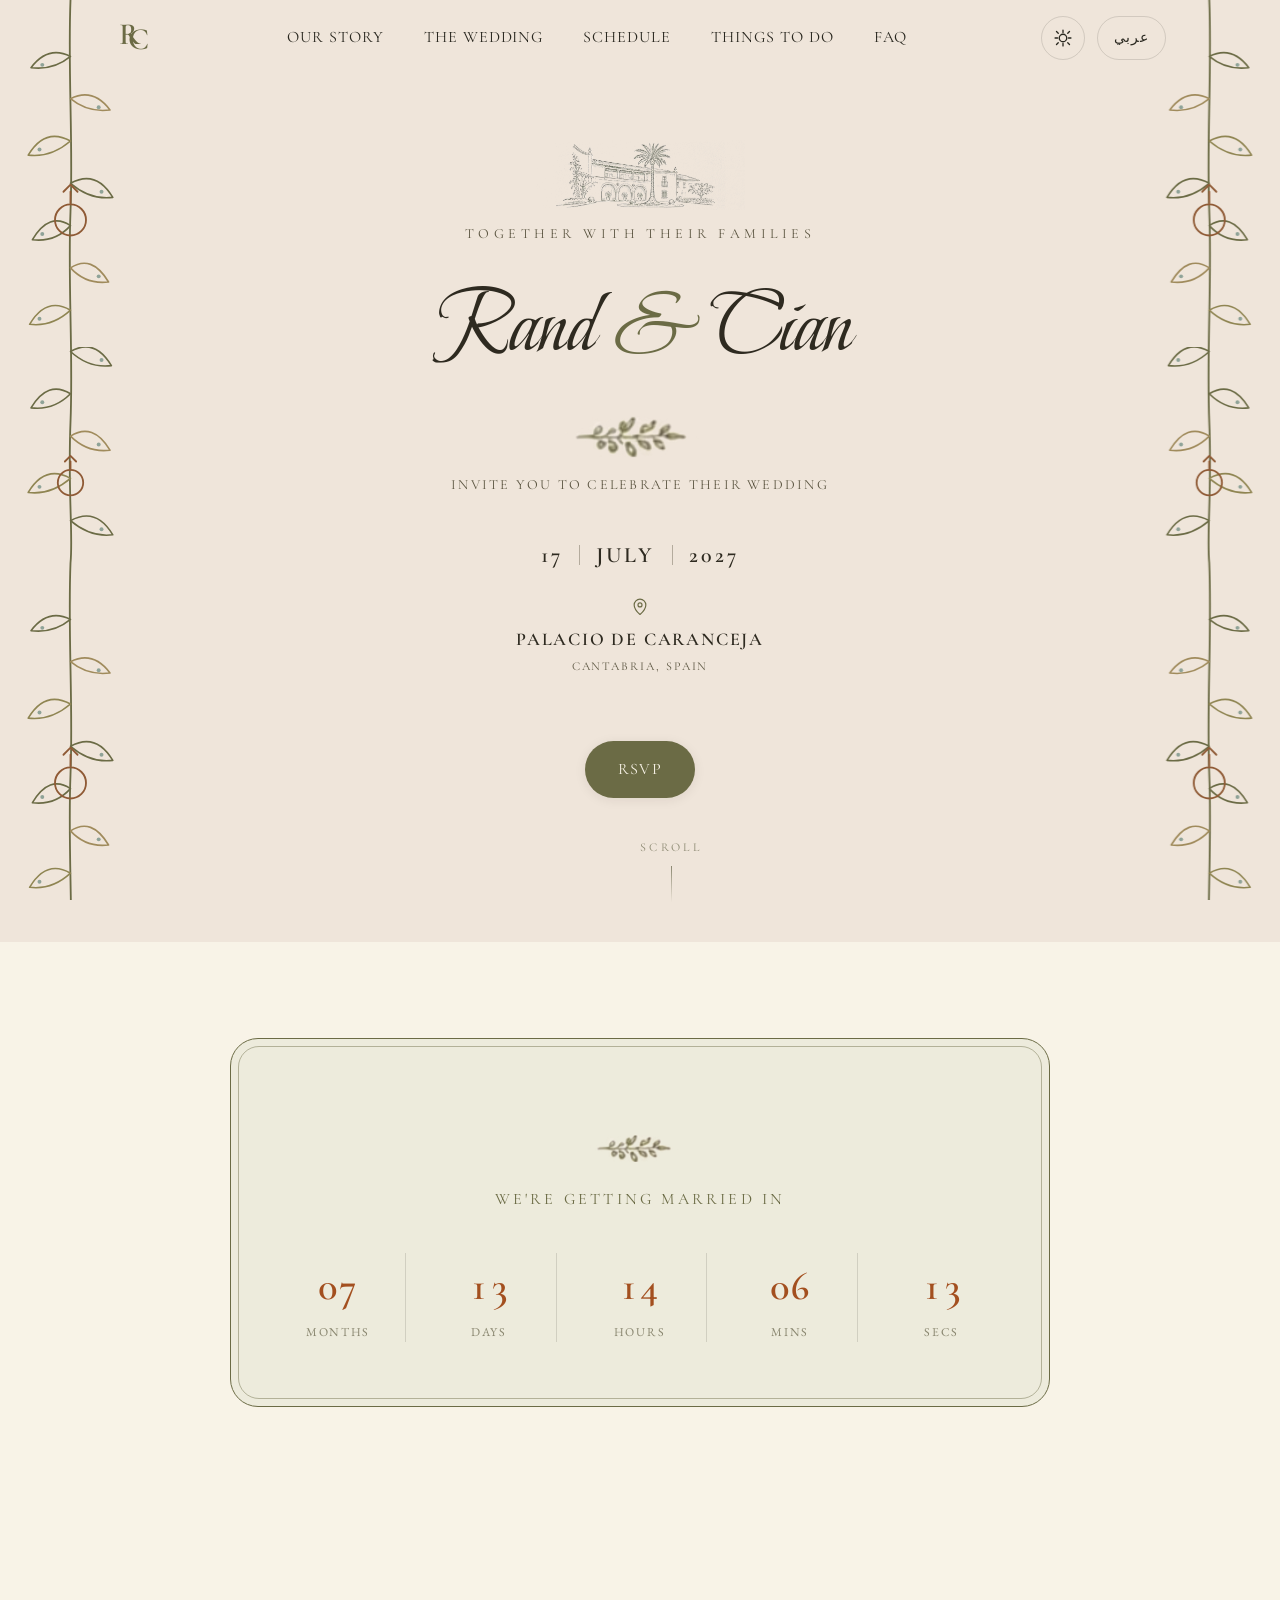
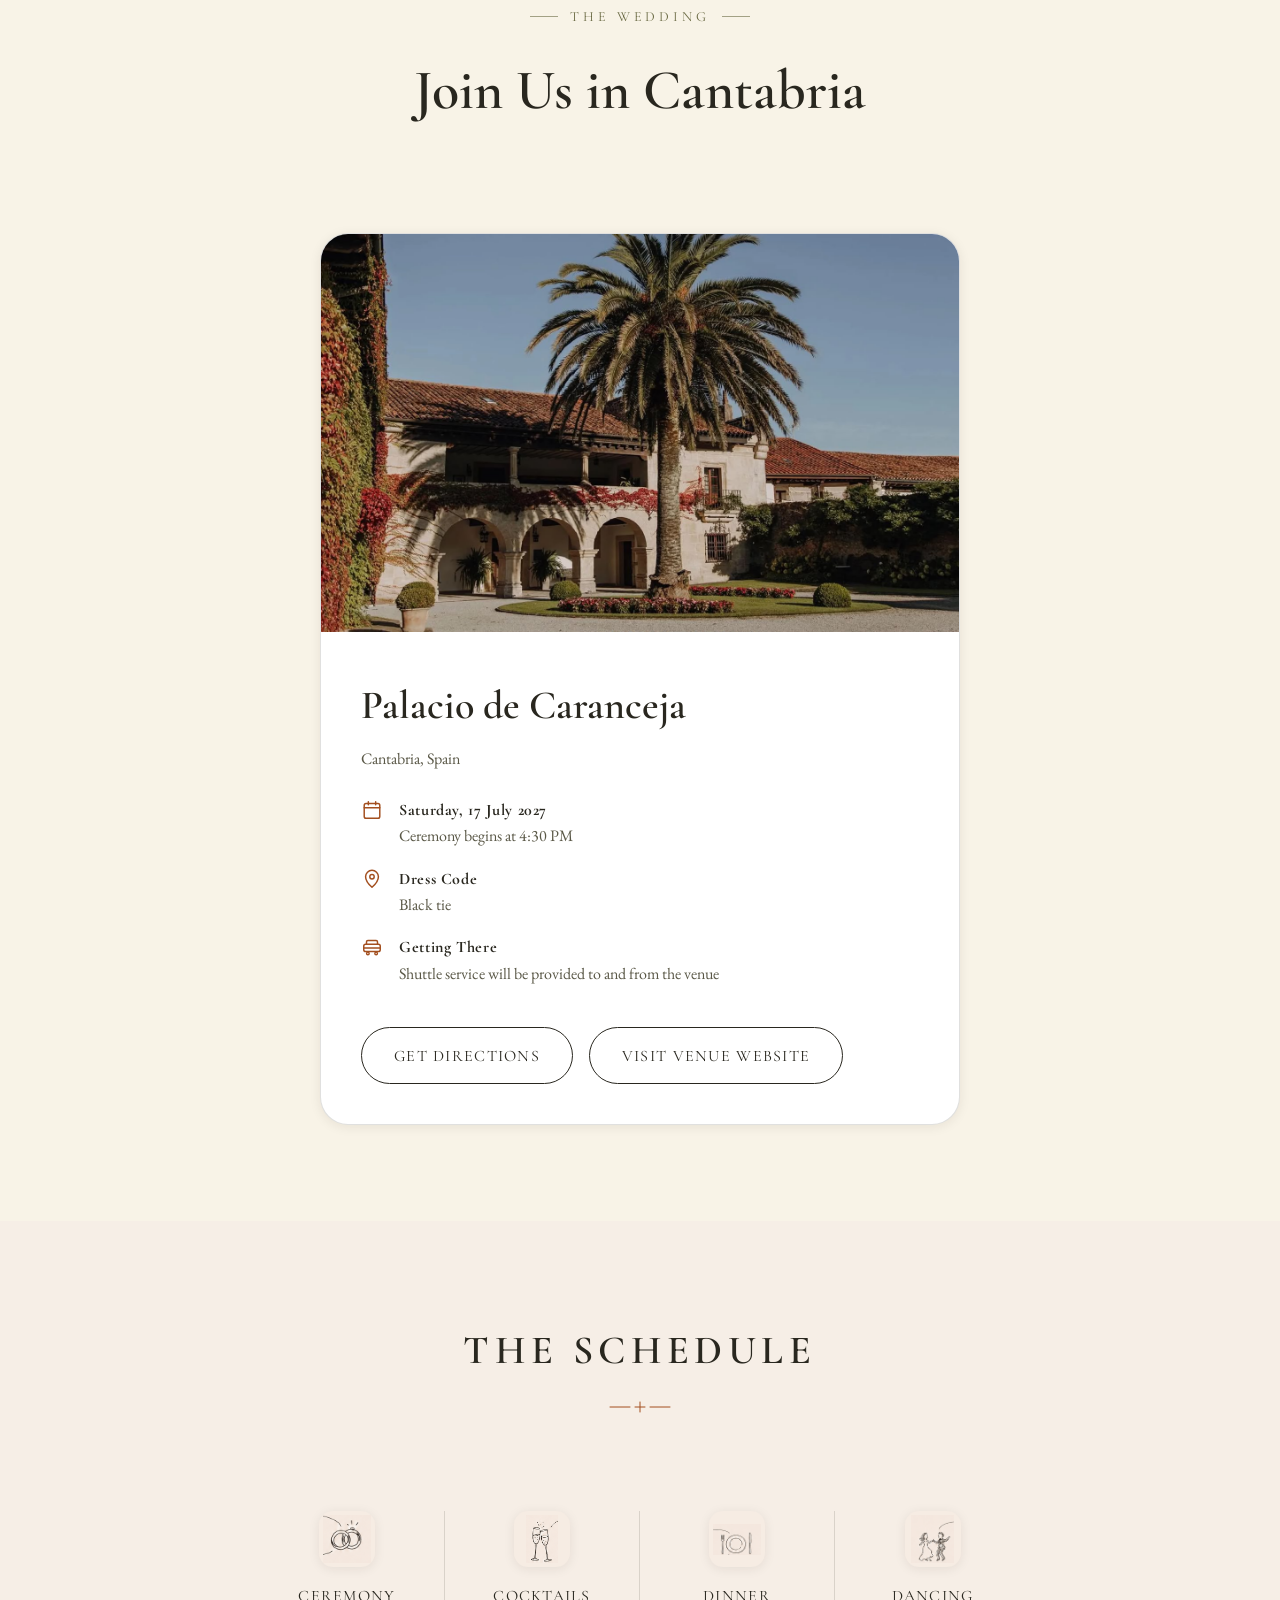
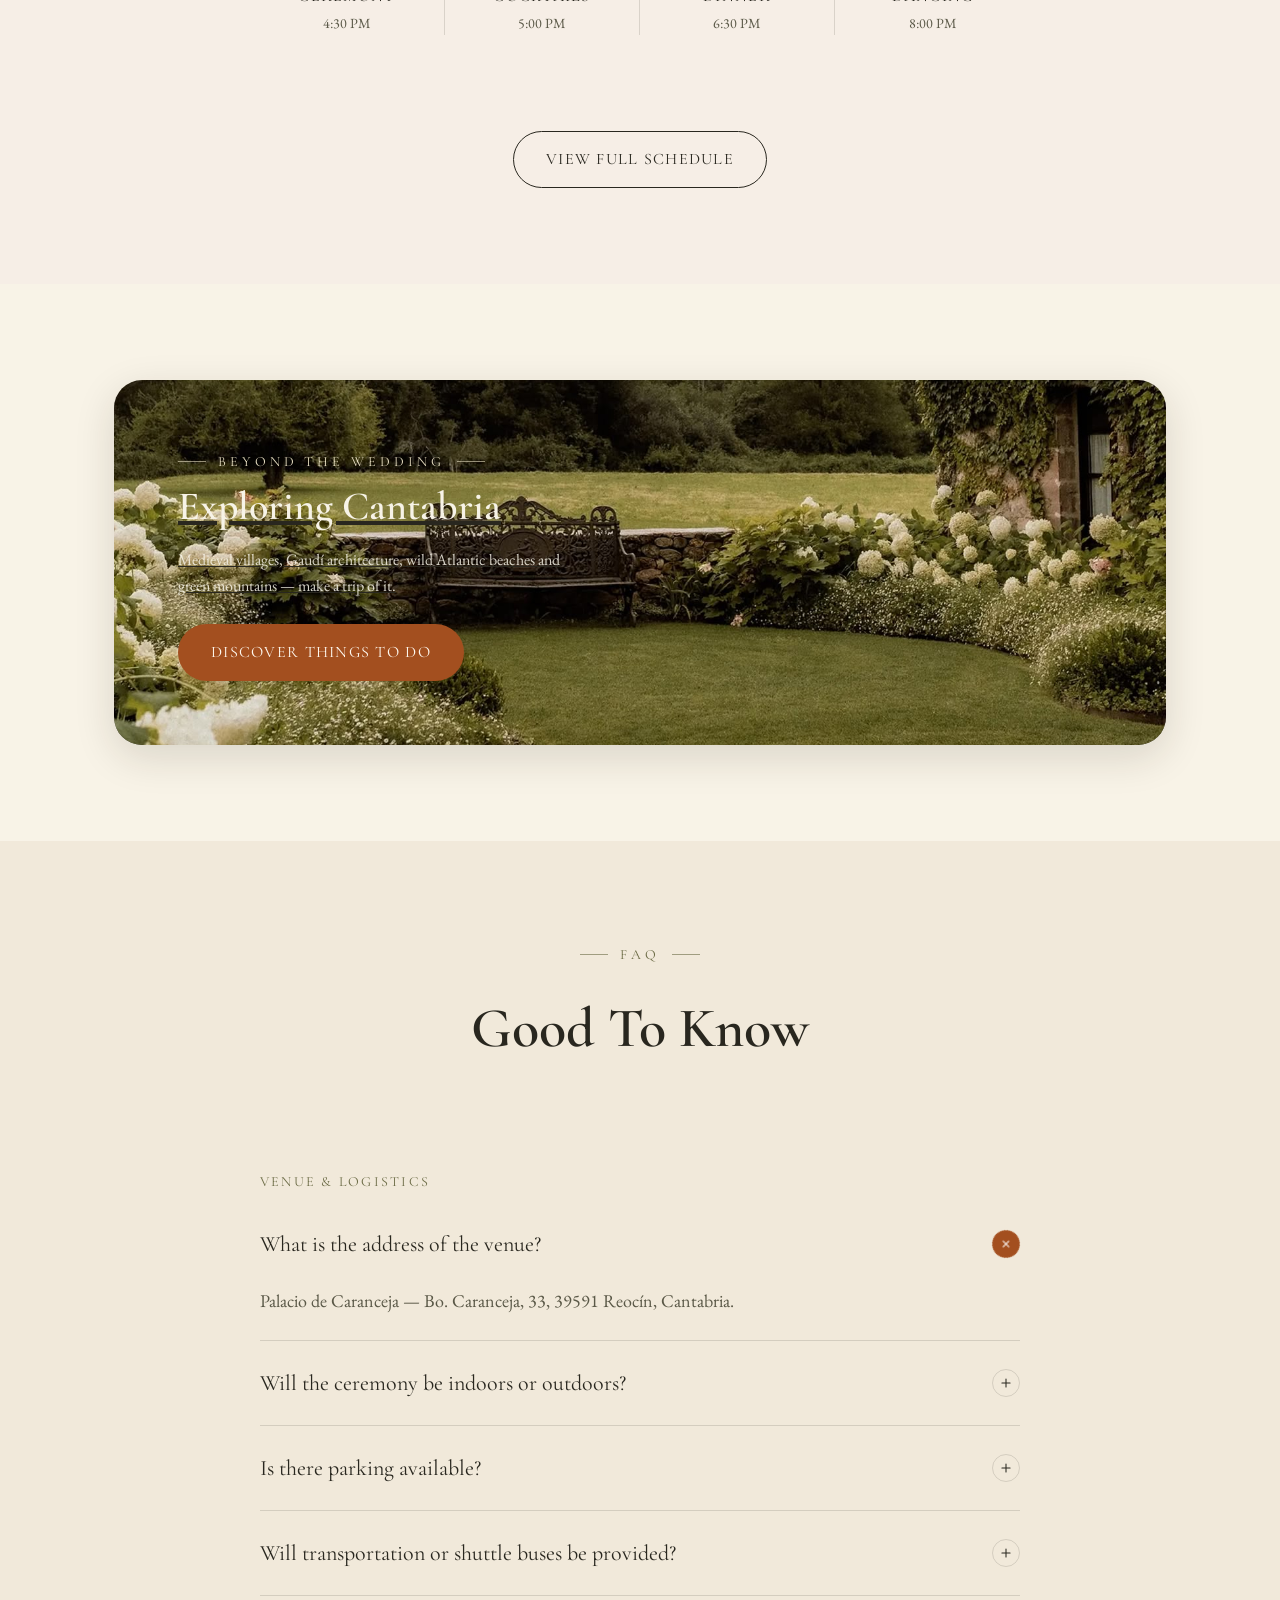
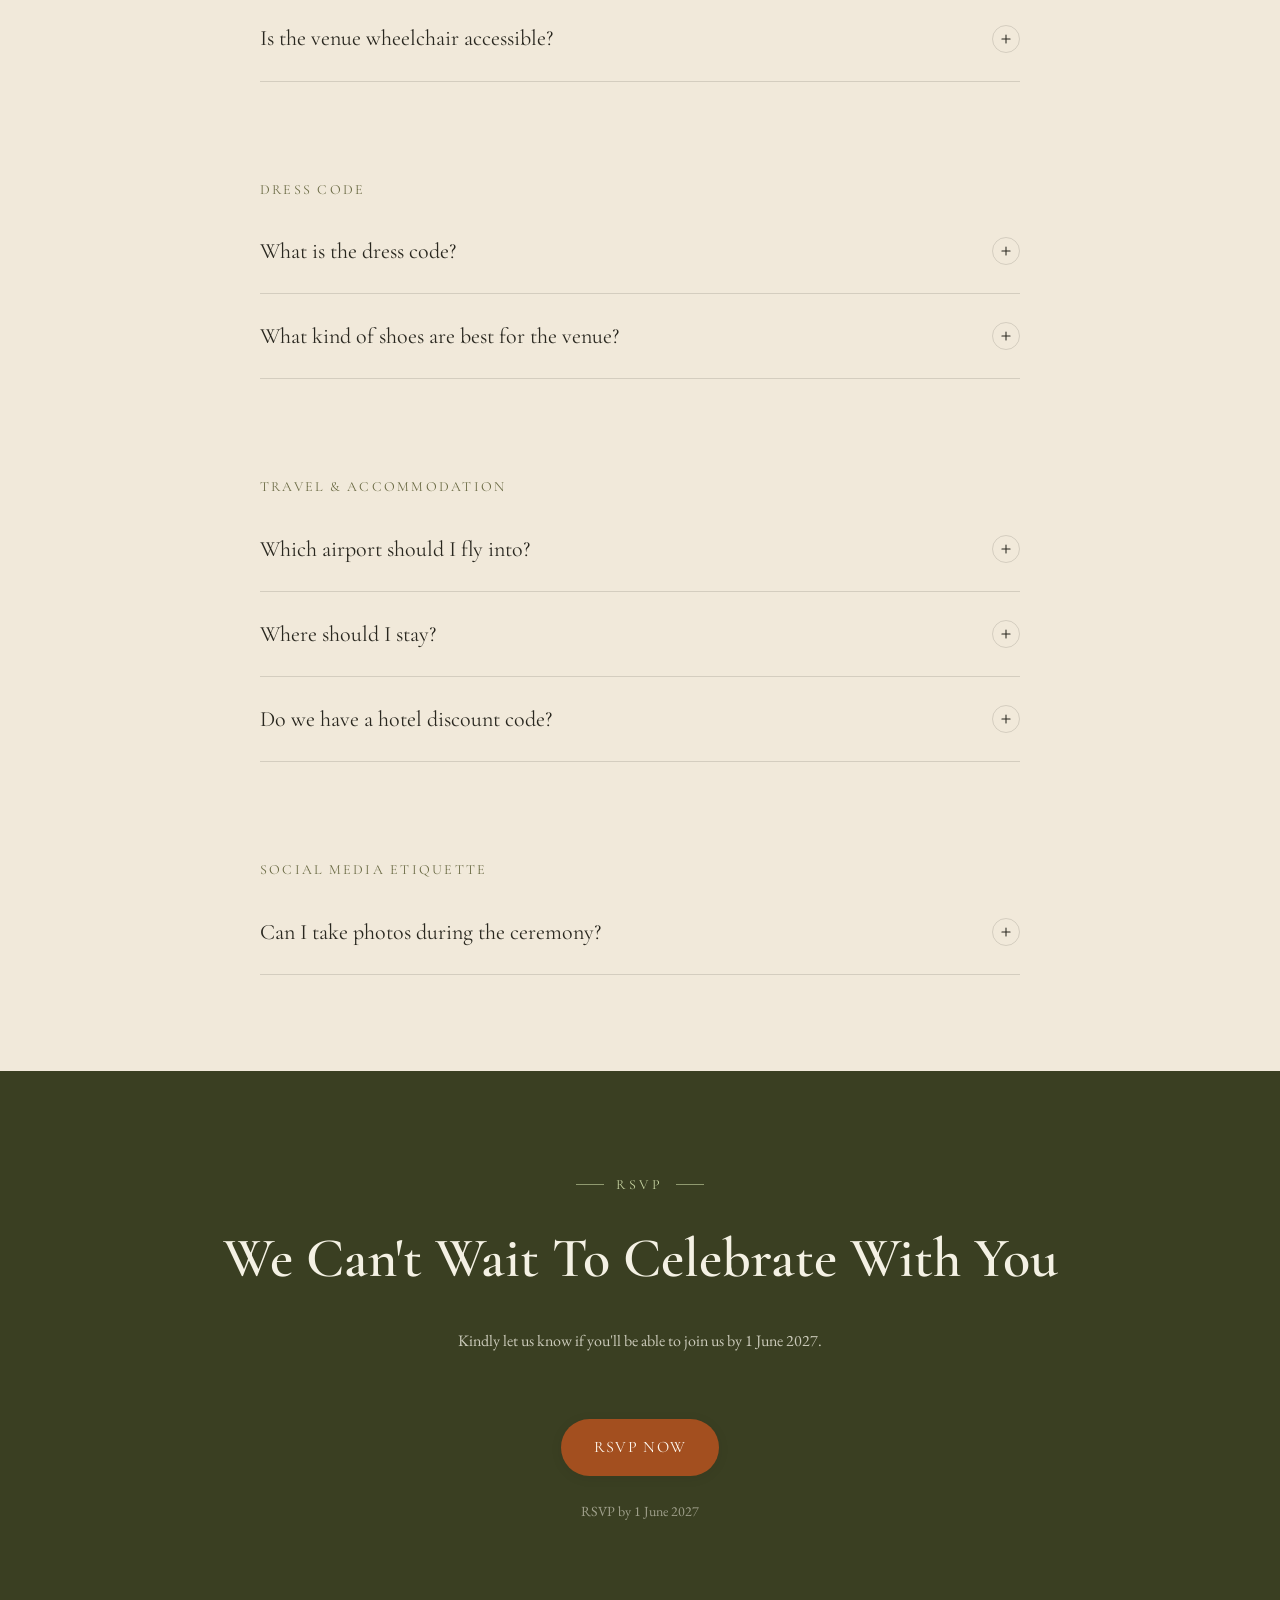
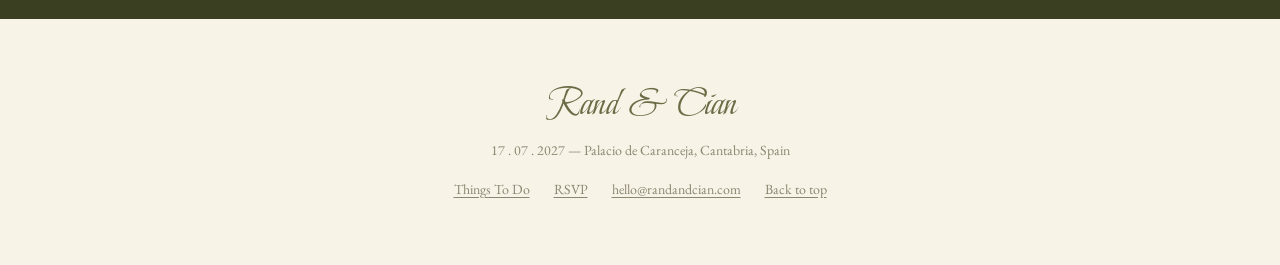
==== commit 142c1c70: "Replace raster frame crop with a custom high-res vector vine pattern The photo-cropped frame was cap" ====
--- a/index.html
+++ b/index.html
@@ -13,8 +13,8 @@
 <body>
 <a class="skip-link" href="#main">Skip to content</a>
 
-<img class="page-frame page-frame--left" src="assets/images/hero-frame-left.png" alt="" aria-hidden="true">
-<img class="page-frame page-frame--right" src="assets/images/hero-frame-right.png" alt="" aria-hidden="true">
+<div class="page-frame page-frame--left" aria-hidden="true"></div>
+<div class="page-frame page-frame--right" aria-hidden="true"></div>
 
 <div class="preloader" id="preloader" aria-hidden="true">
   <div class="preloader__mark">
--- a/css/style.css
+++ b/css/style.css
@@ -529,12 +529,15 @@
   height: 100vh;
   height: 100dvh;
   width: min(11vw, 148px);
-  object-fit: cover;
+  background-image: url('../assets/images/vine-pattern.svg');
+  background-repeat: repeat-y;
+  background-size: 100% auto;
+  background-position: top center;
   pointer-events: none;
   z-index: 8;
 }
-.page-frame--left { left: 0; object-position: left top; }
-.page-frame--right { right: 0; object-position: right top; }
+.page-frame--left { left: 0; }
+.page-frame--right { right: 0; transform: scaleX(-1); }
 @media (max-width: 640px) {
   .page-frame { width: 52px; }
 }
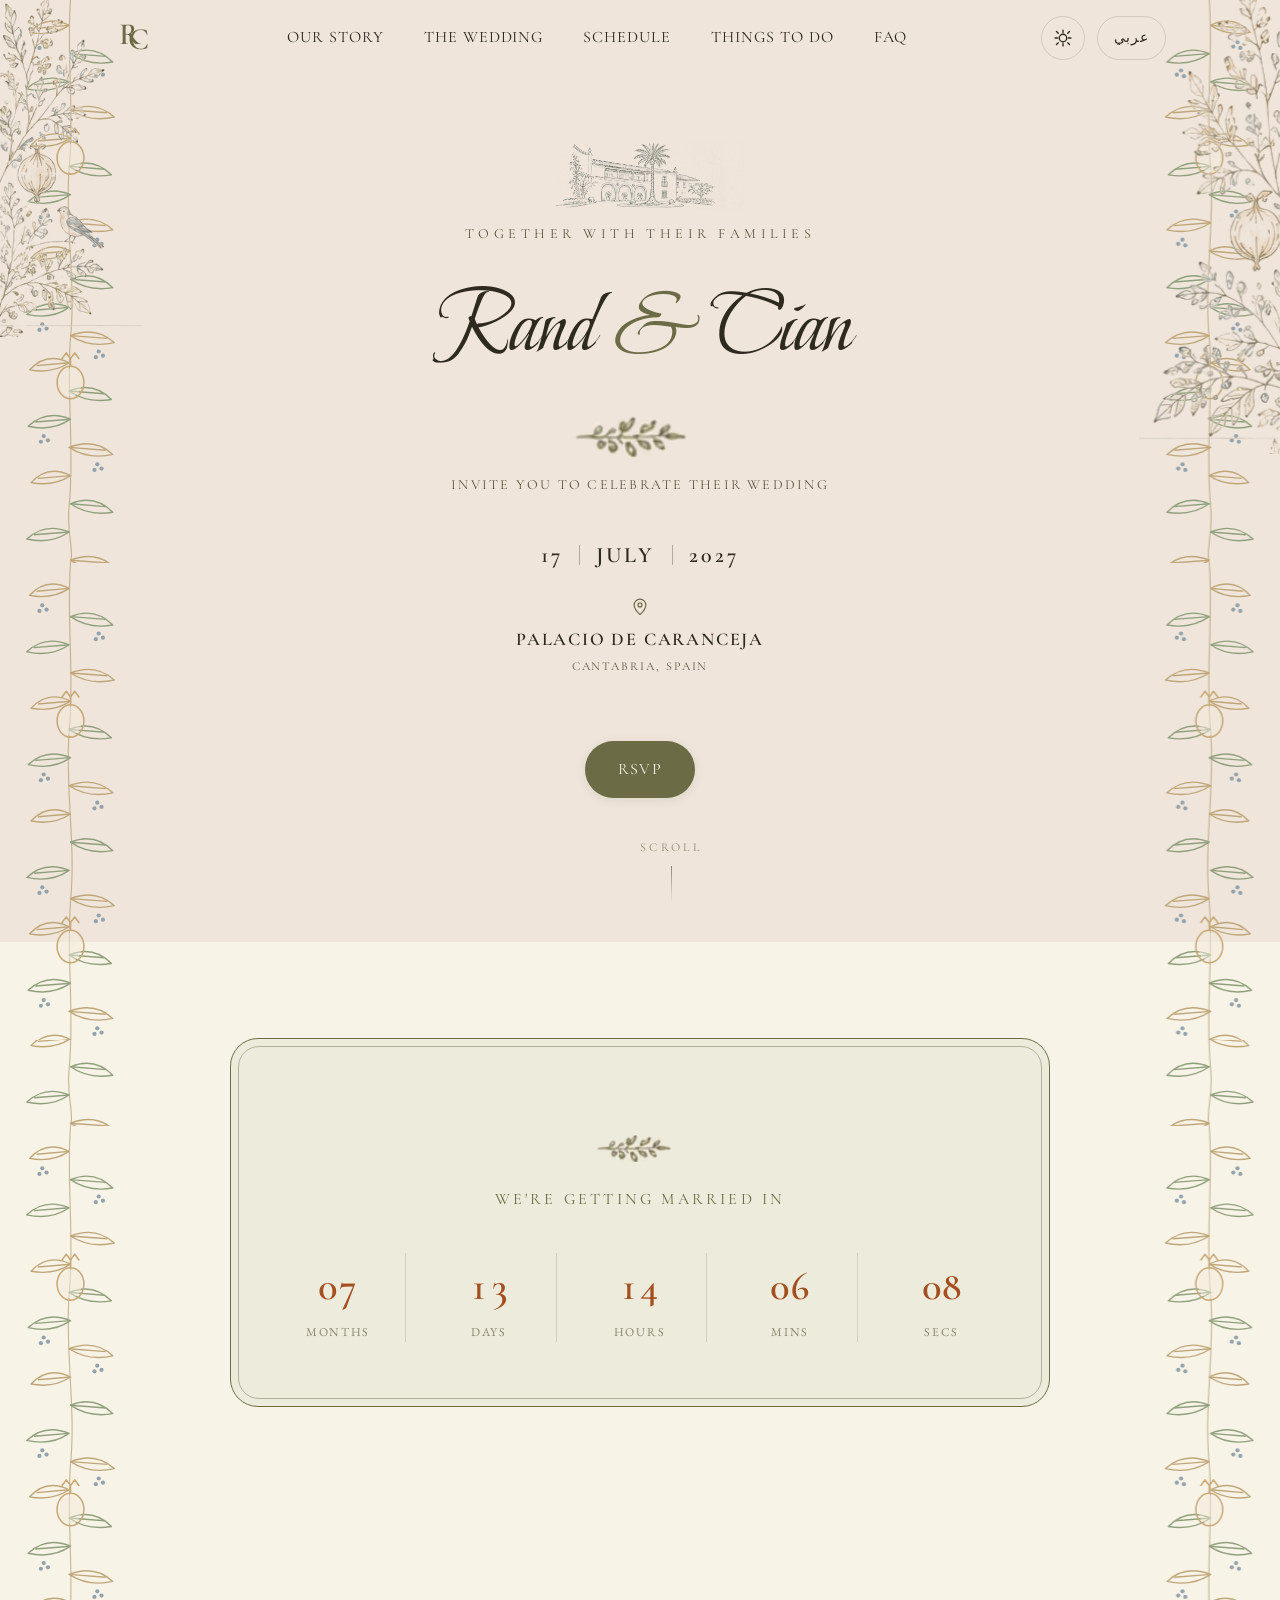
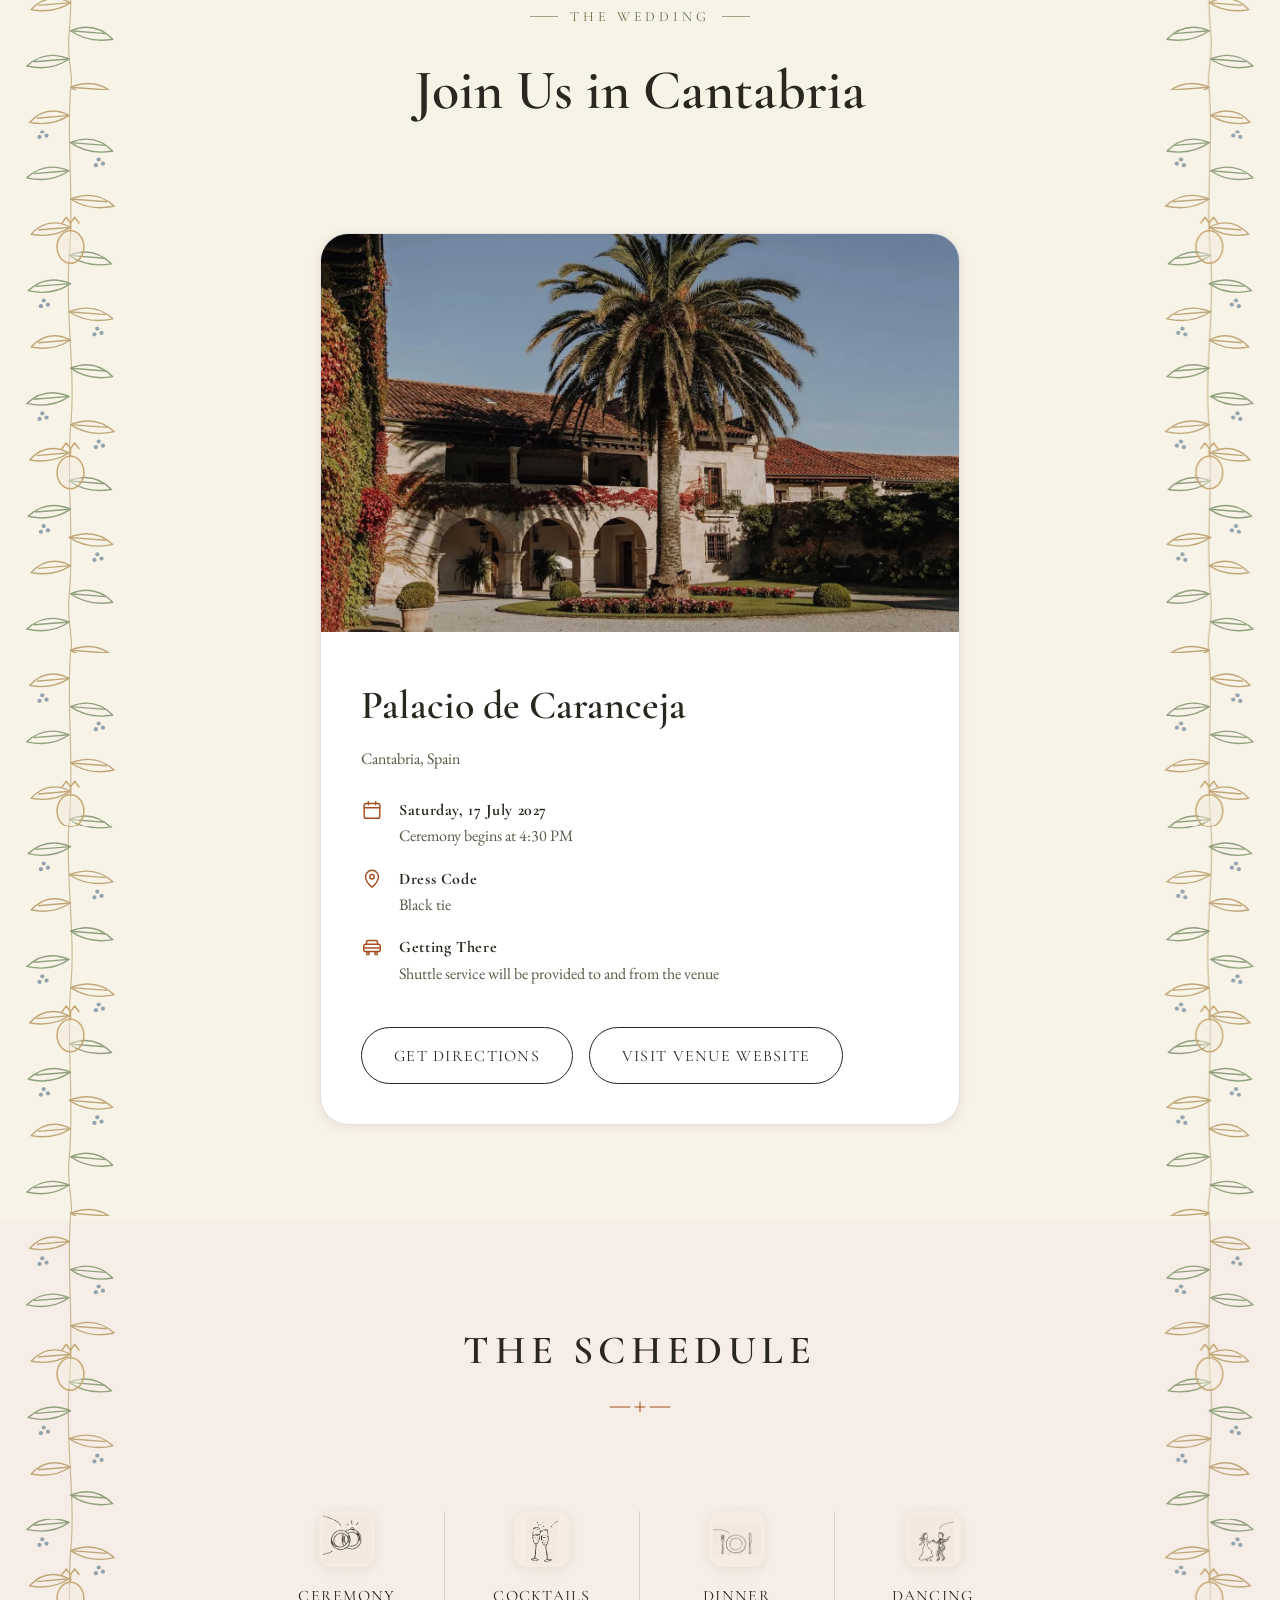
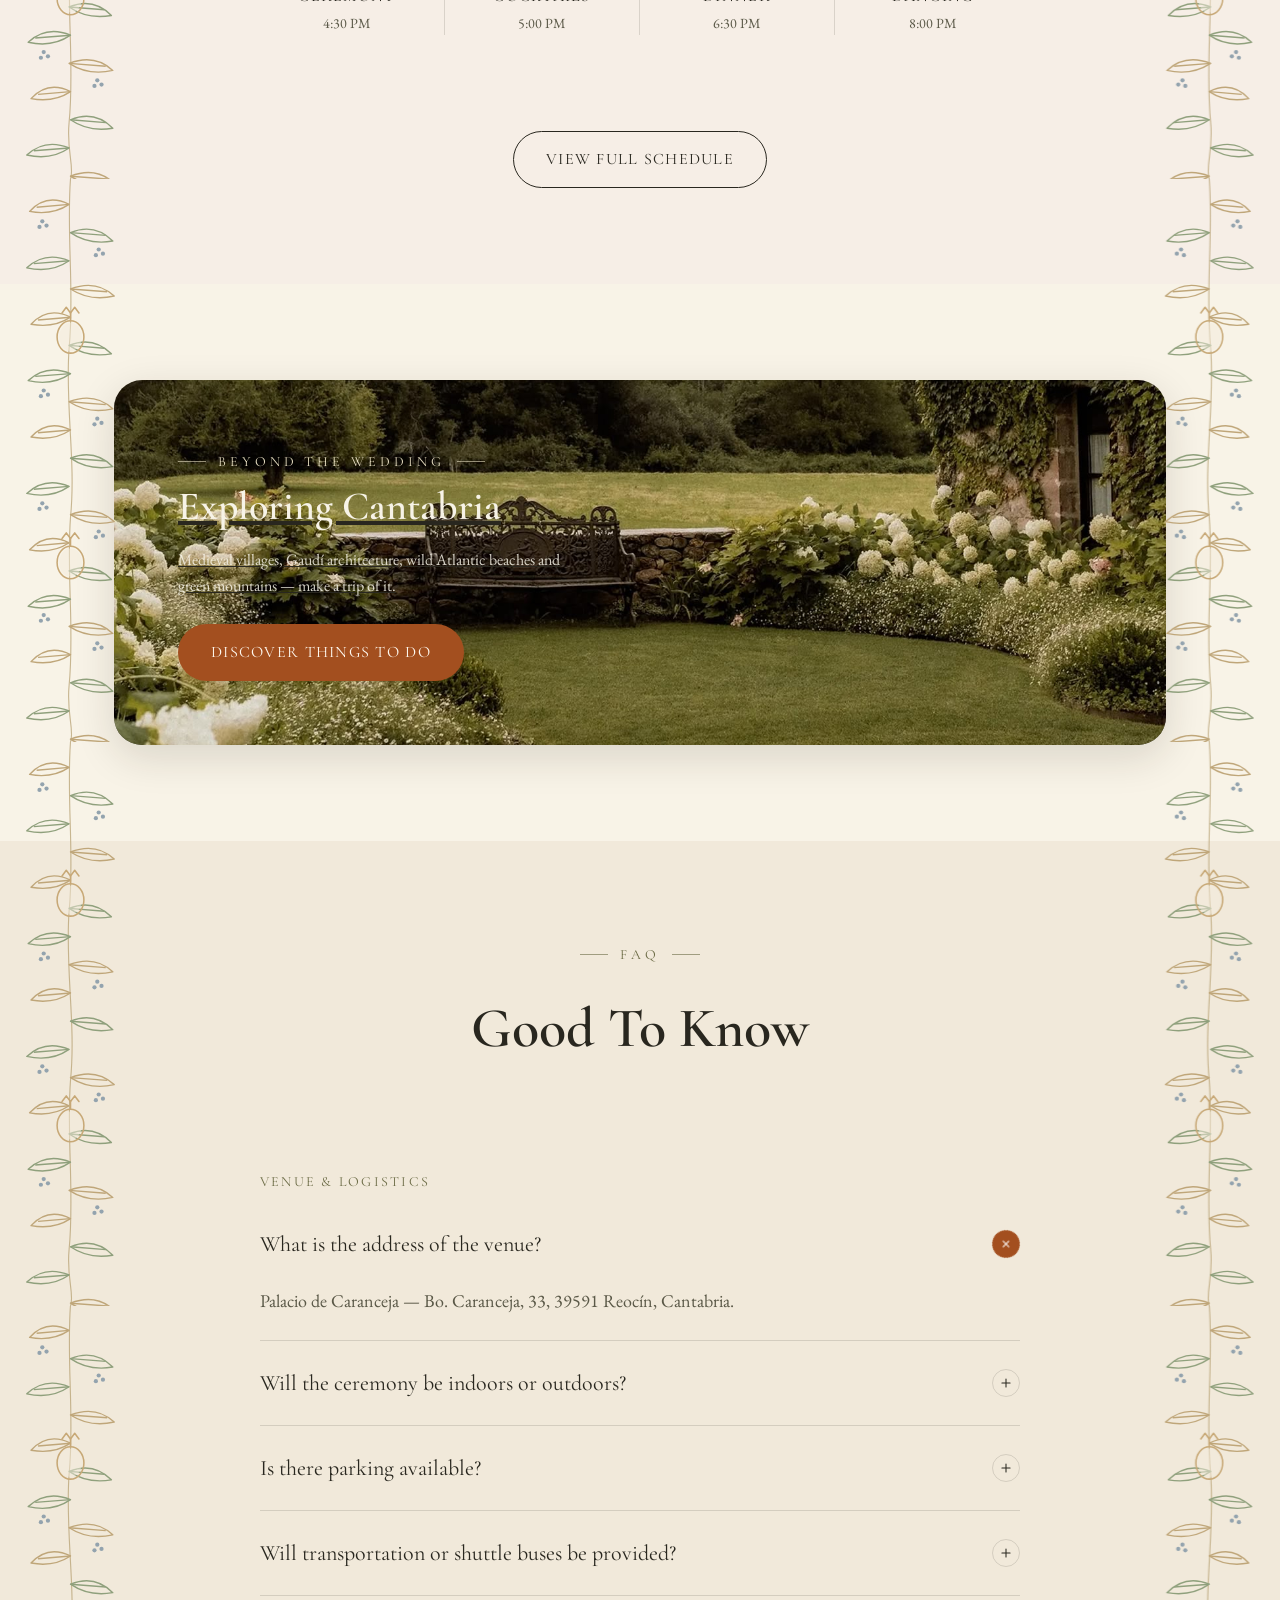
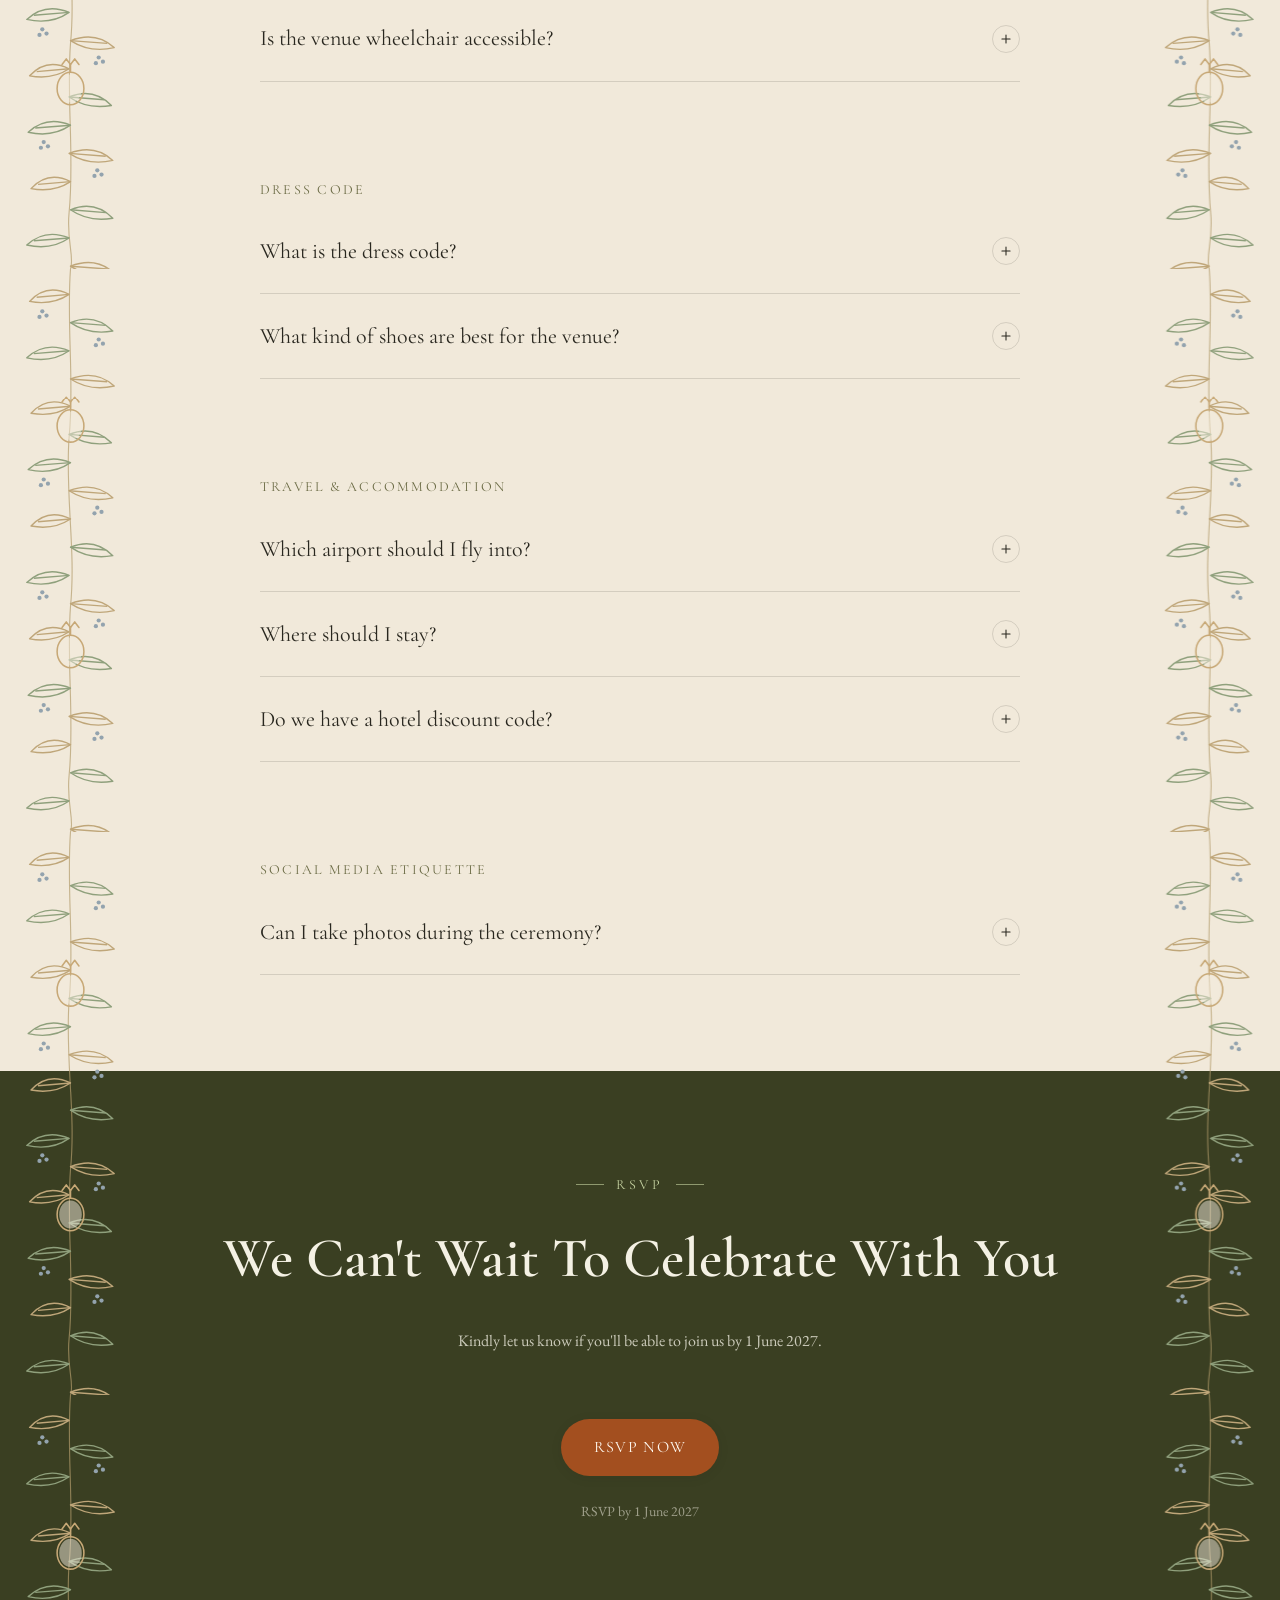
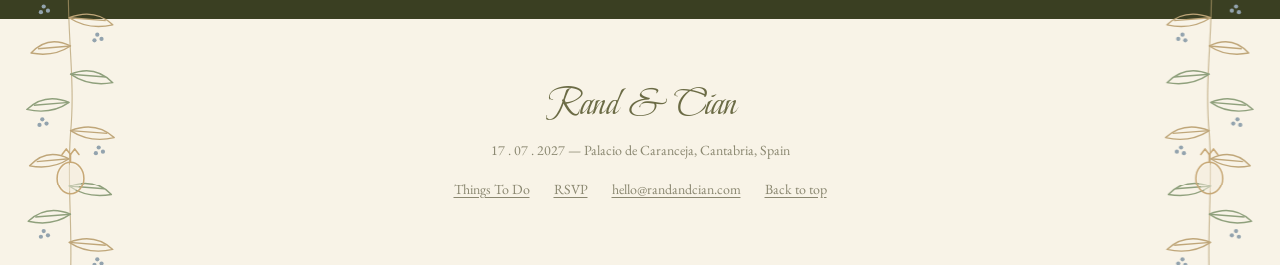
==== commit 0be3d5c8: "Use real photo-extracted vine corners, refine scrolling tile to match Crop the actual top-left/top-r" ====
--- a/index.html
+++ b/index.html
@@ -13,8 +13,12 @@
 <body>
 <a class="skip-link" href="#main">Skip to content</a>
 
-<div class="page-frame page-frame--left" aria-hidden="true"></div>
-<div class="page-frame page-frame--right" aria-hidden="true"></div>
+<div class="page-frame page-frame--left" aria-hidden="true">
+  <img class="page-frame__corner" src="assets/images/vine-corner-left.png" alt="">
+</div>
+<div class="page-frame page-frame--right" aria-hidden="true">
+  <img class="page-frame__corner" src="assets/images/vine-corner-right.png" alt="">
+</div>
 
 <div class="preloader" id="preloader" aria-hidden="true">
   <div class="preloader__mark">
--- a/css/style.css
+++ b/css/style.css
@@ -123,6 +123,7 @@
 }
 
 body {
+  position: relative;
   margin: 0;
   min-height: 100dvh;
   background: var(--color-bg);
@@ -520,14 +521,14 @@
   background: #EFE5DA;
 }
 
-/* Botanical vine border — fixed to the viewport so it stays put and stays
-   sharp (bound to one screen height rather than stretched over the whole
-   page) while still reading as a frame around the entire scroll. */
+/* Botanical vine border — scrolls with the page (absolute, not fixed) and
+   tiles the full document height, so the pattern loops continuously as
+   you scroll instead of stopping after one screen. Vector art stays
+   perfectly sharp at any length or zoom level. */
 .page-frame {
-  position: fixed;
+  position: absolute;
   top: 0;
-  height: 100vh;
-  height: 100dvh;
+  bottom: 0;
   width: min(11vw, 148px);
   background-image: url('../assets/images/vine-pattern.svg');
   background-repeat: repeat-y;
@@ -538,6 +539,21 @@
 }
 .page-frame--left { left: 0; }
 .page-frame--right { right: 0; transform: scaleX(-1); }
+
+/* Top corner accent — the actual photographed vine cluster (cropped from the
+   reference), shown once at the top of the page rather than tiled, since a
+   corner ornament like the bird shouldn't repeat down the whole scroll. The
+   right frame's parent is mirrored, so its corner image is mirrored back to
+   stay correctly oriented (it's a real, unflipped crop, not a copy of the left). */
+.page-frame__corner {
+  position: absolute;
+  top: 0;
+  left: 0;
+  width: 100%;
+  height: auto;
+}
+.page-frame--right .page-frame__corner { transform: scaleX(-1); }
+
 @media (max-width: 640px) {
   .page-frame { width: 52px; }
 }
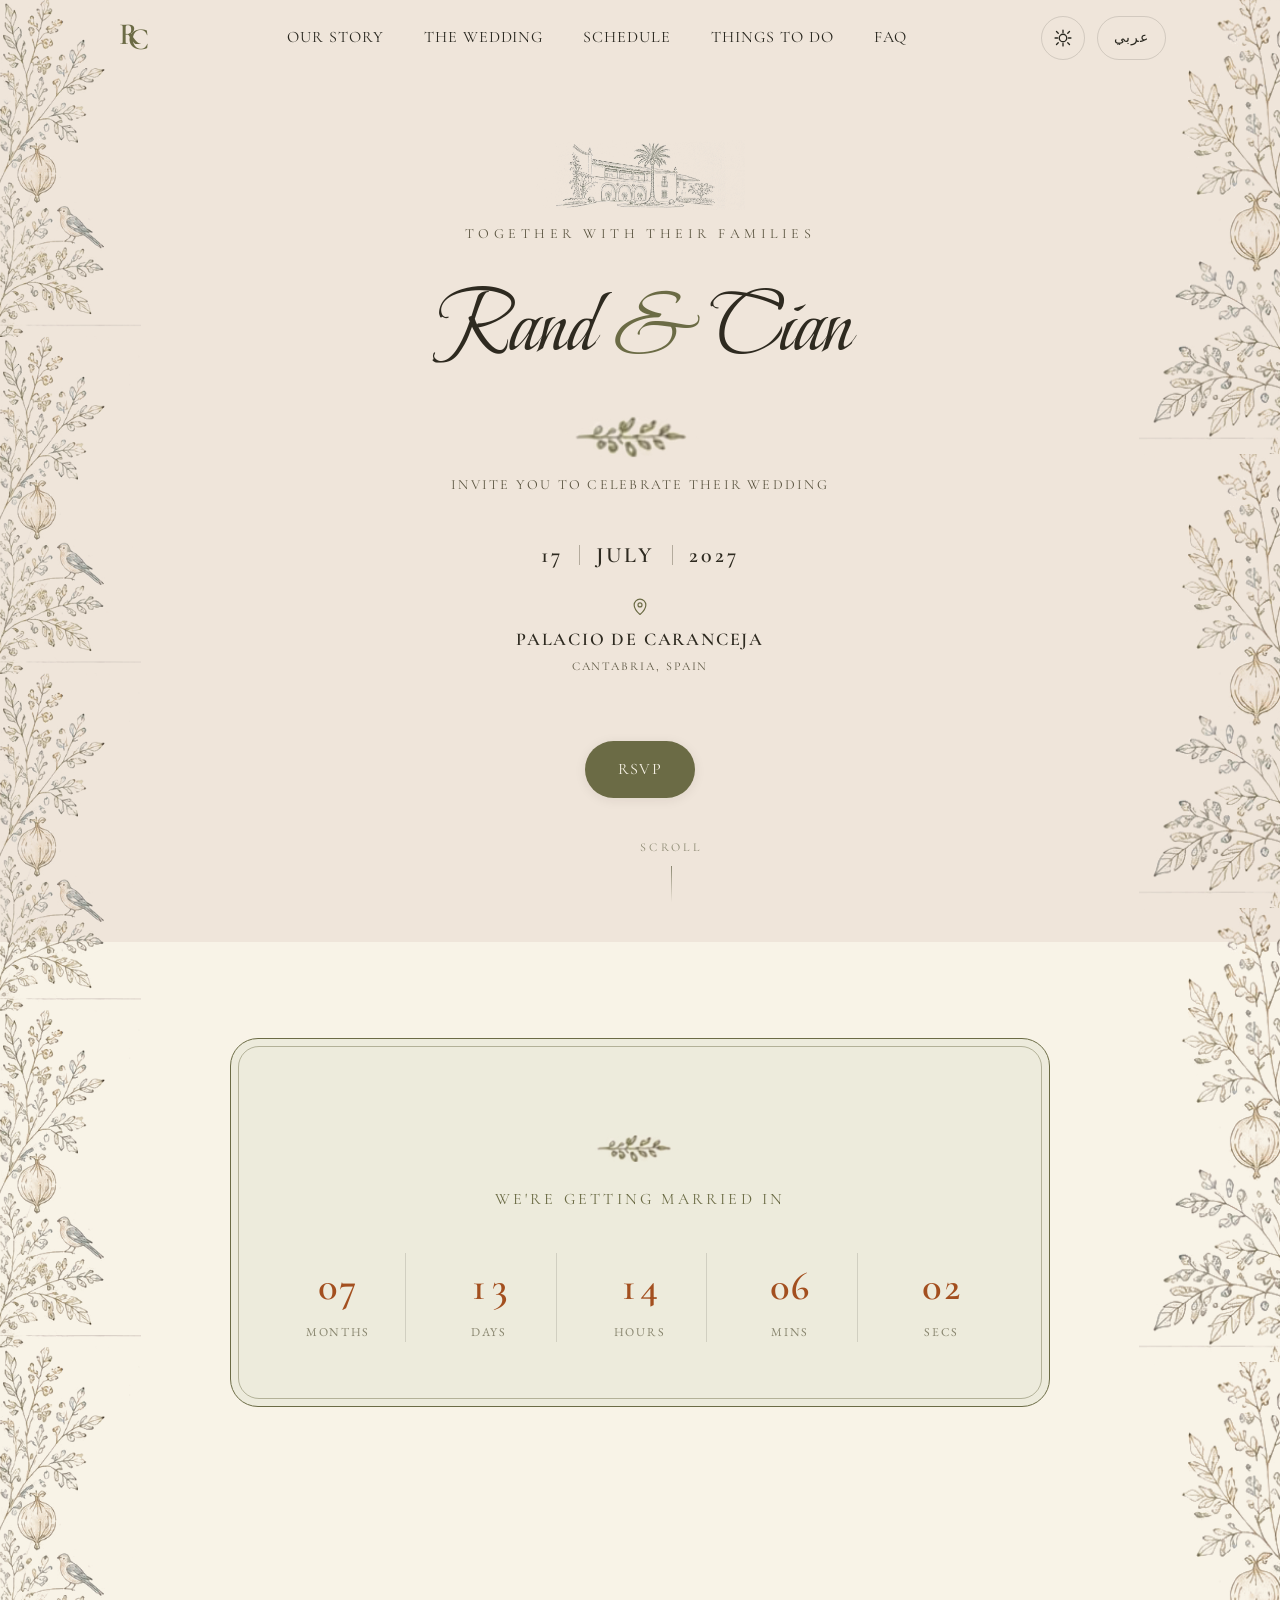
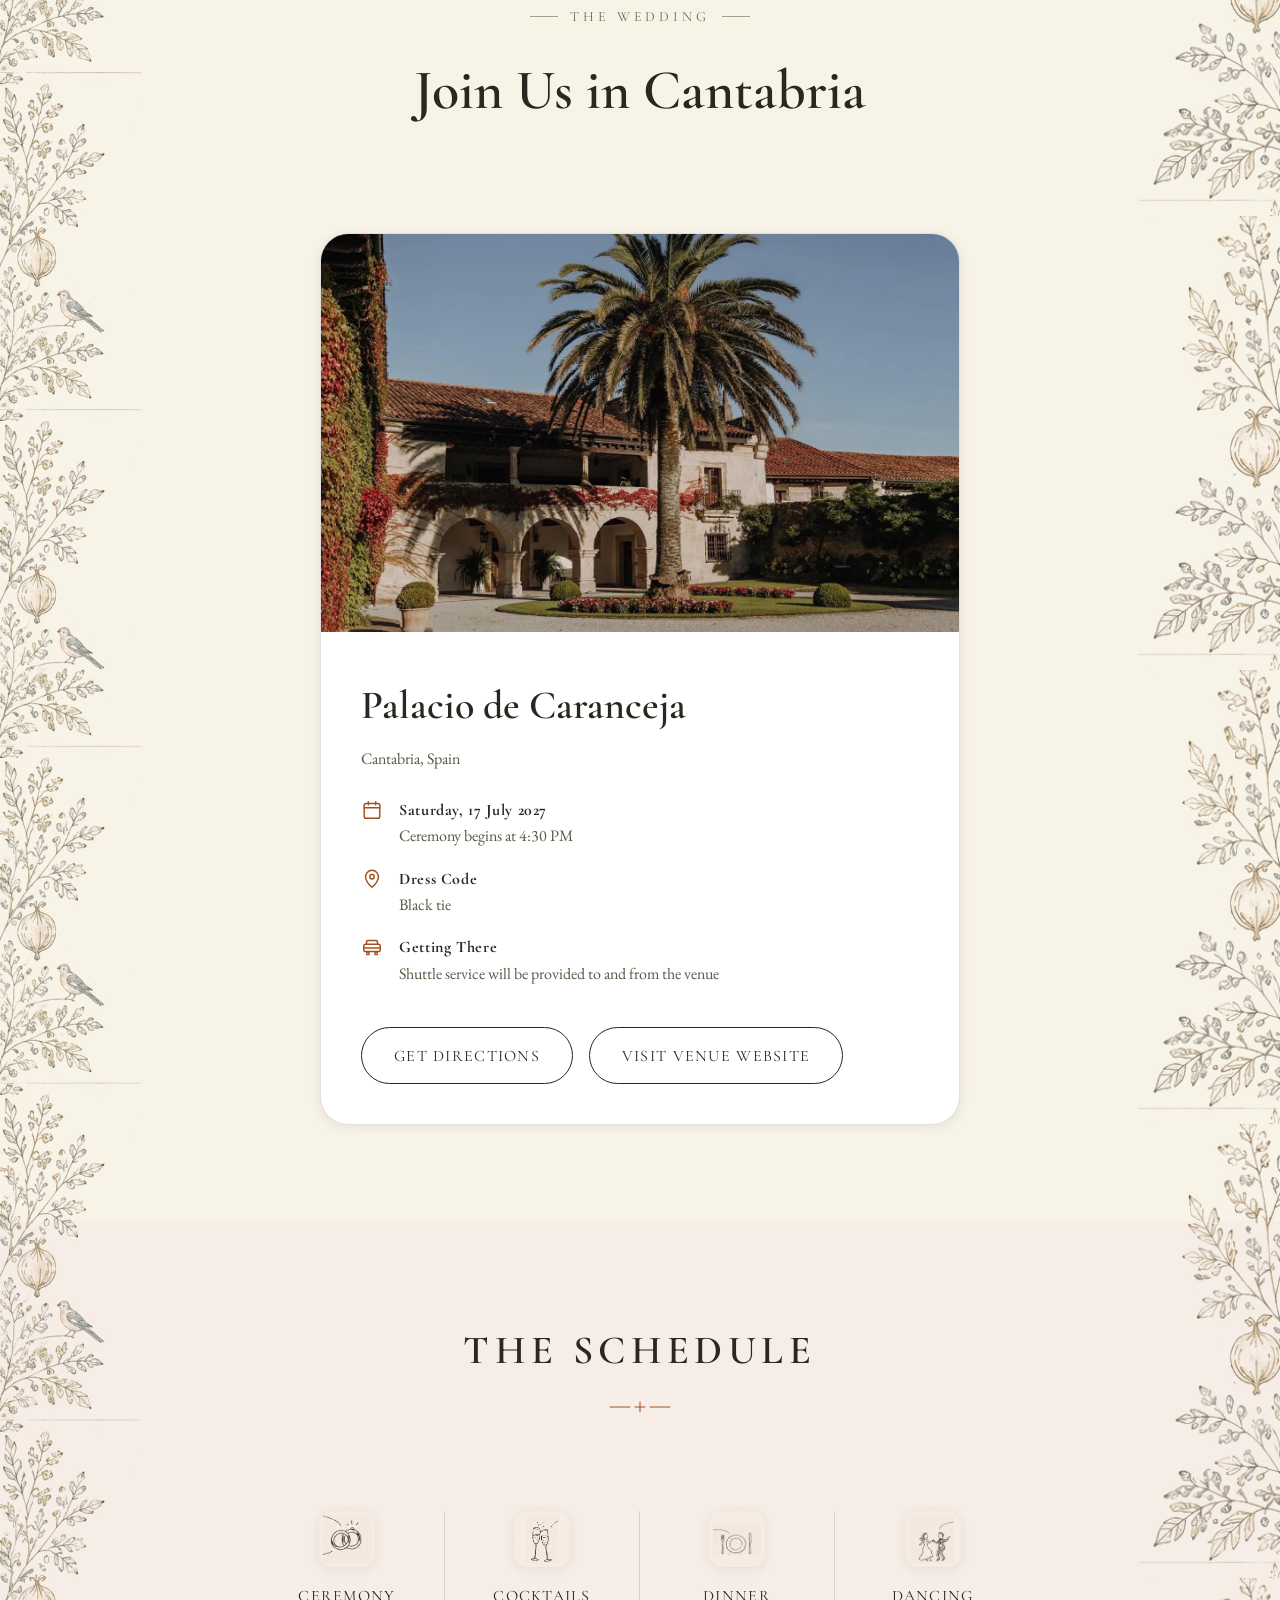
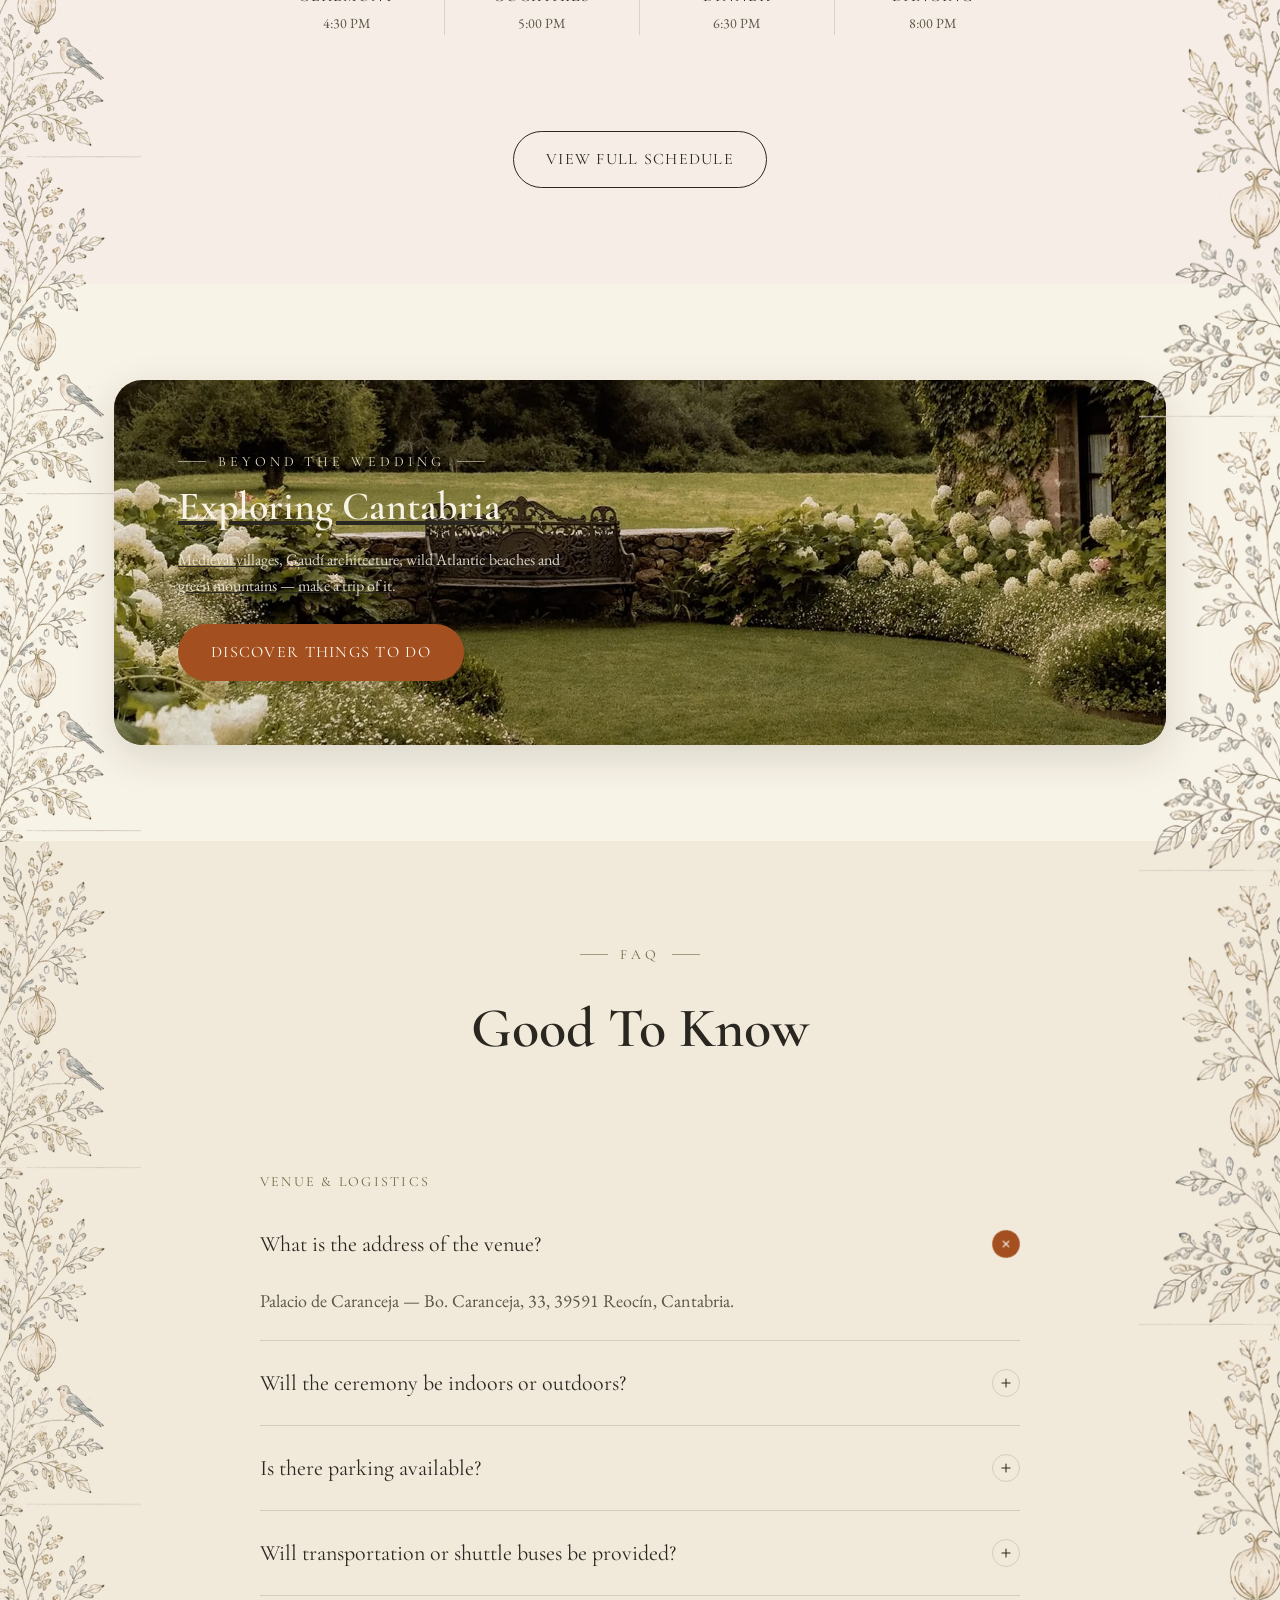
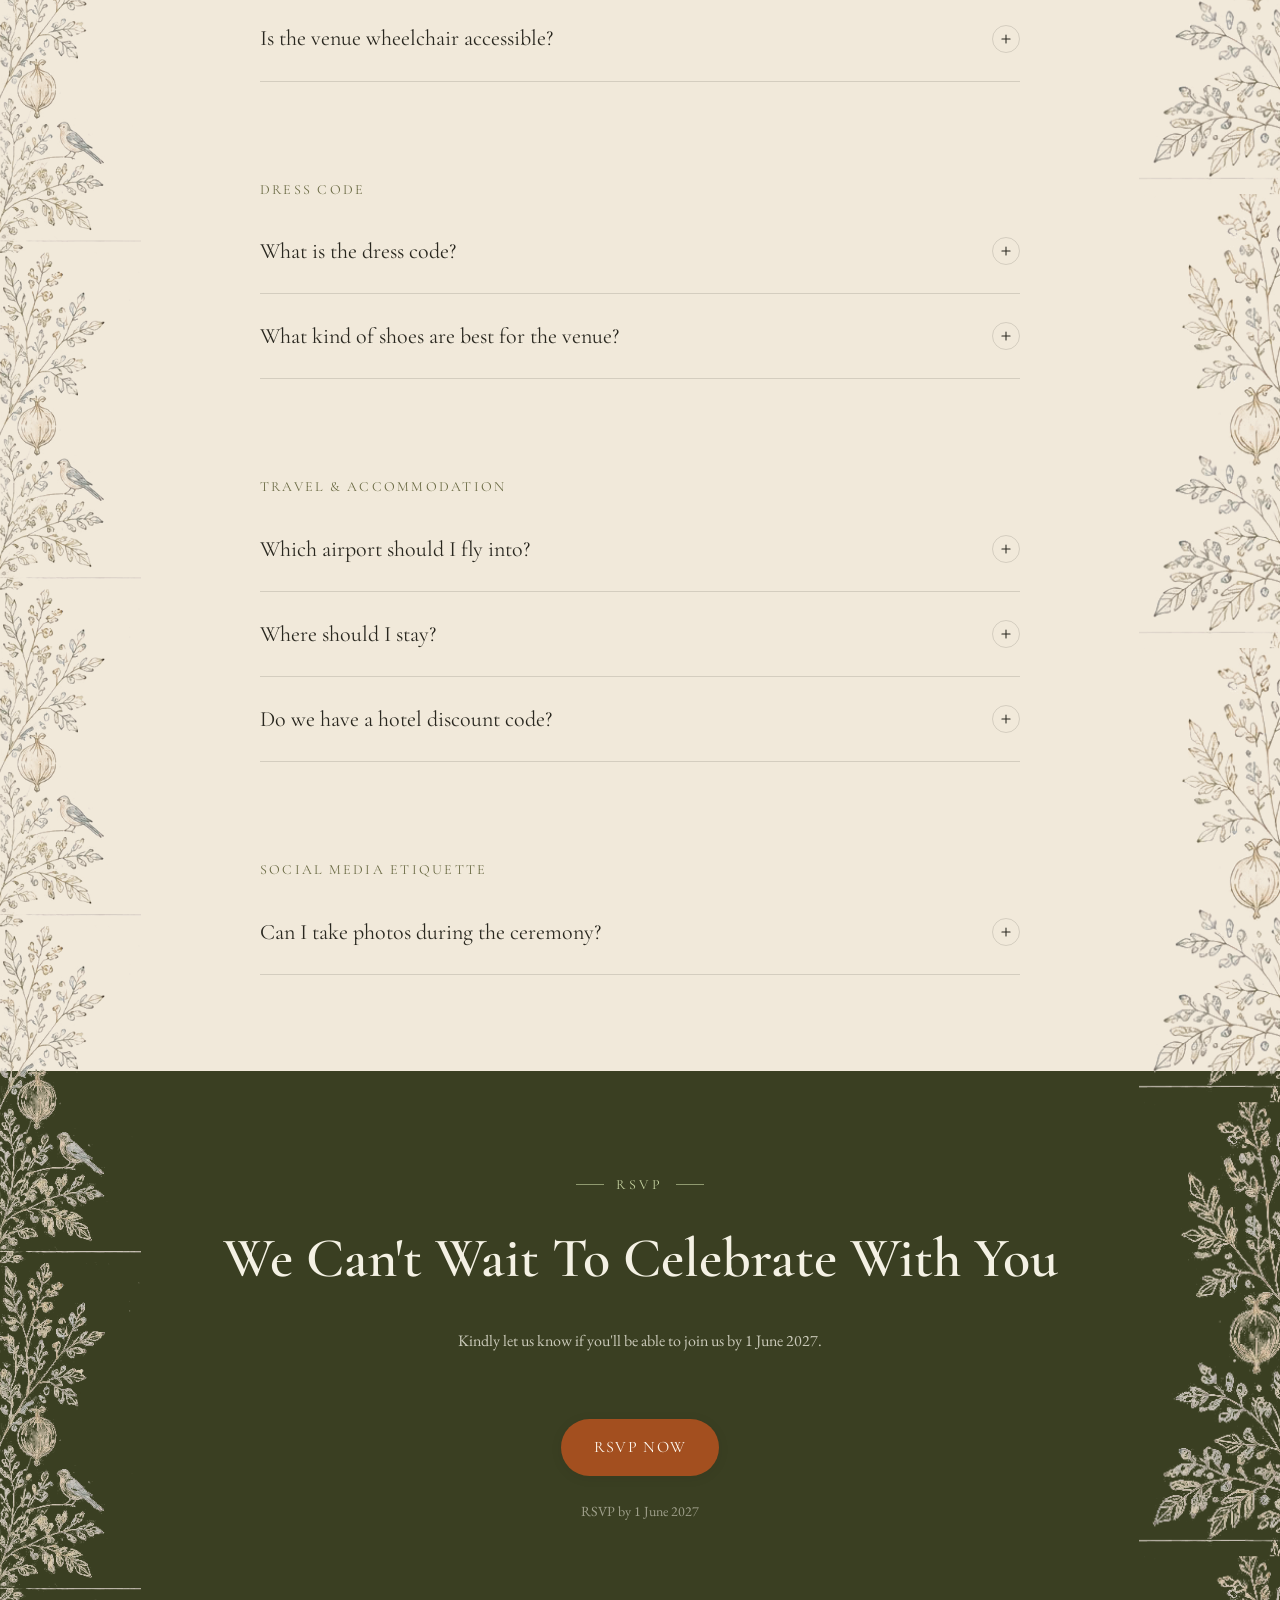
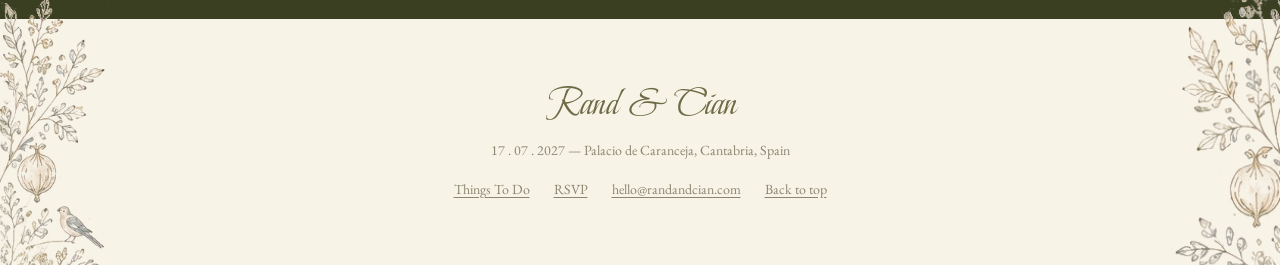
==== commit 390daaa3: "Replace hand-drawn vine tile with the real photo frame, looped Drop vine-pattern.svg entirely per fe" ====
--- a/index.html
+++ b/index.html
@@ -13,12 +13,8 @@
 <body>
 <a class="skip-link" href="#main">Skip to content</a>
 
-<div class="page-frame page-frame--left" aria-hidden="true">
-  <img class="page-frame__corner" src="assets/images/vine-corner-left.png" alt="">
-</div>
-<div class="page-frame page-frame--right" aria-hidden="true">
-  <img class="page-frame__corner" src="assets/images/vine-corner-right.png" alt="">
-</div>
+<div class="page-frame page-frame--left" aria-hidden="true"></div>
+<div class="page-frame page-frame--right" aria-hidden="true"></div>
 
 <div class="preloader" id="preloader" aria-hidden="true">
   <div class="preloader__mark">
--- a/css/style.css
+++ b/css/style.css
@@ -521,38 +521,23 @@
   background: #EFE5DA;
 }
 
-/* Botanical vine border — scrolls with the page (absolute, not fixed) and
-   tiles the full document height, so the pattern loops continuously as
-   you scroll instead of stopping after one screen. Vector art stays
-   perfectly sharp at any length or zoom level. */
+/* Botanical vine border — the real photographed vine cluster, tiled via
+   repeat-y so it loops continuously as you scroll. Absolute (not fixed)
+   against the position:relative body, so it spans the full document height
+   rather than stopping after one screen. */
 .page-frame {
   position: absolute;
   top: 0;
   bottom: 0;
   width: min(11vw, 148px);
-  background-image: url('../assets/images/vine-pattern.svg');
   background-repeat: repeat-y;
   background-size: 100% auto;
   background-position: top center;
   pointer-events: none;
   z-index: 8;
 }
-.page-frame--left { left: 0; }
-.page-frame--right { right: 0; transform: scaleX(-1); }
-
-/* Top corner accent — the actual photographed vine cluster (cropped from the
-   reference), shown once at the top of the page rather than tiled, since a
-   corner ornament like the bird shouldn't repeat down the whole scroll. The
-   right frame's parent is mirrored, so its corner image is mirrored back to
-   stay correctly oriented (it's a real, unflipped crop, not a copy of the left). */
-.page-frame__corner {
-  position: absolute;
-  top: 0;
-  left: 0;
-  width: 100%;
-  height: auto;
-}
-.page-frame--right .page-frame__corner { transform: scaleX(-1); }
+.page-frame--left { left: 0; background-image: url('../assets/images/vine-corner-left.png'); }
+.page-frame--right { right: 0; background-image: url('../assets/images/vine-corner-right.png'); }
 
 @media (max-width: 640px) {
   .page-frame { width: 52px; }
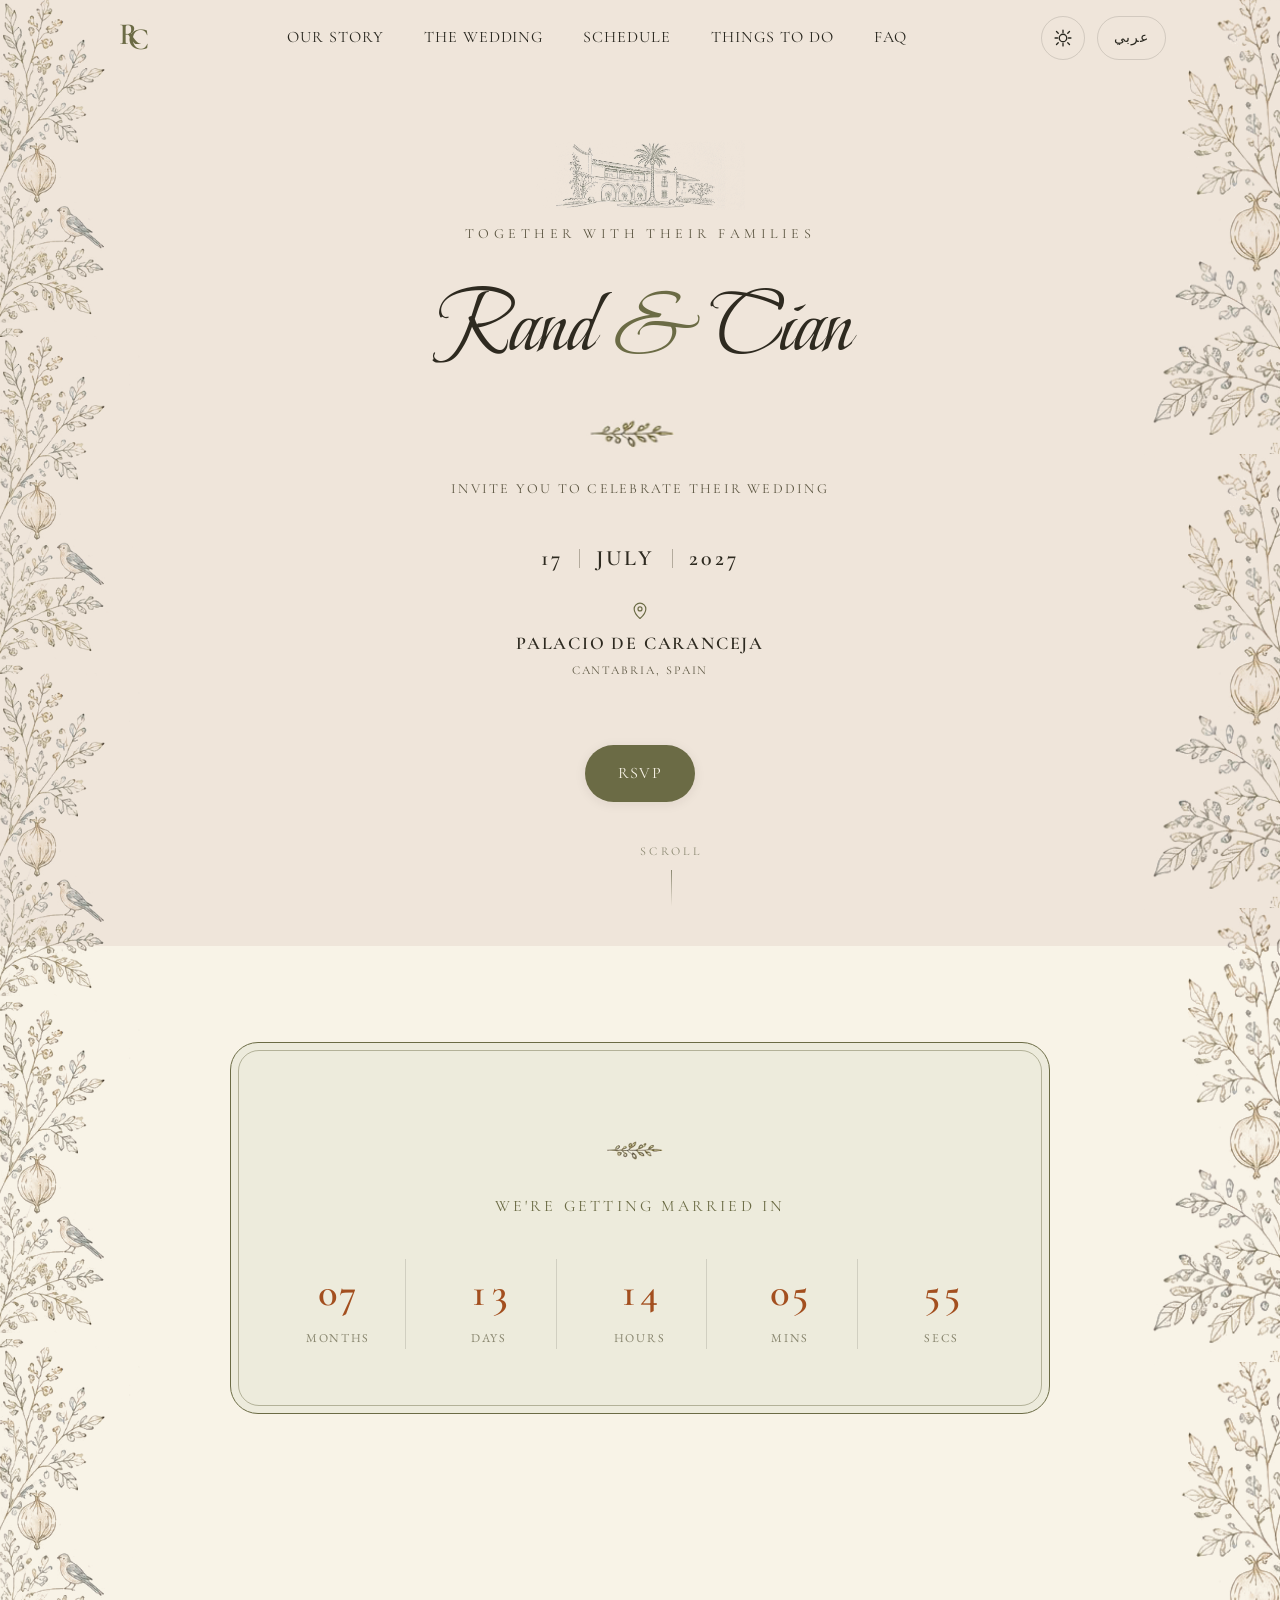
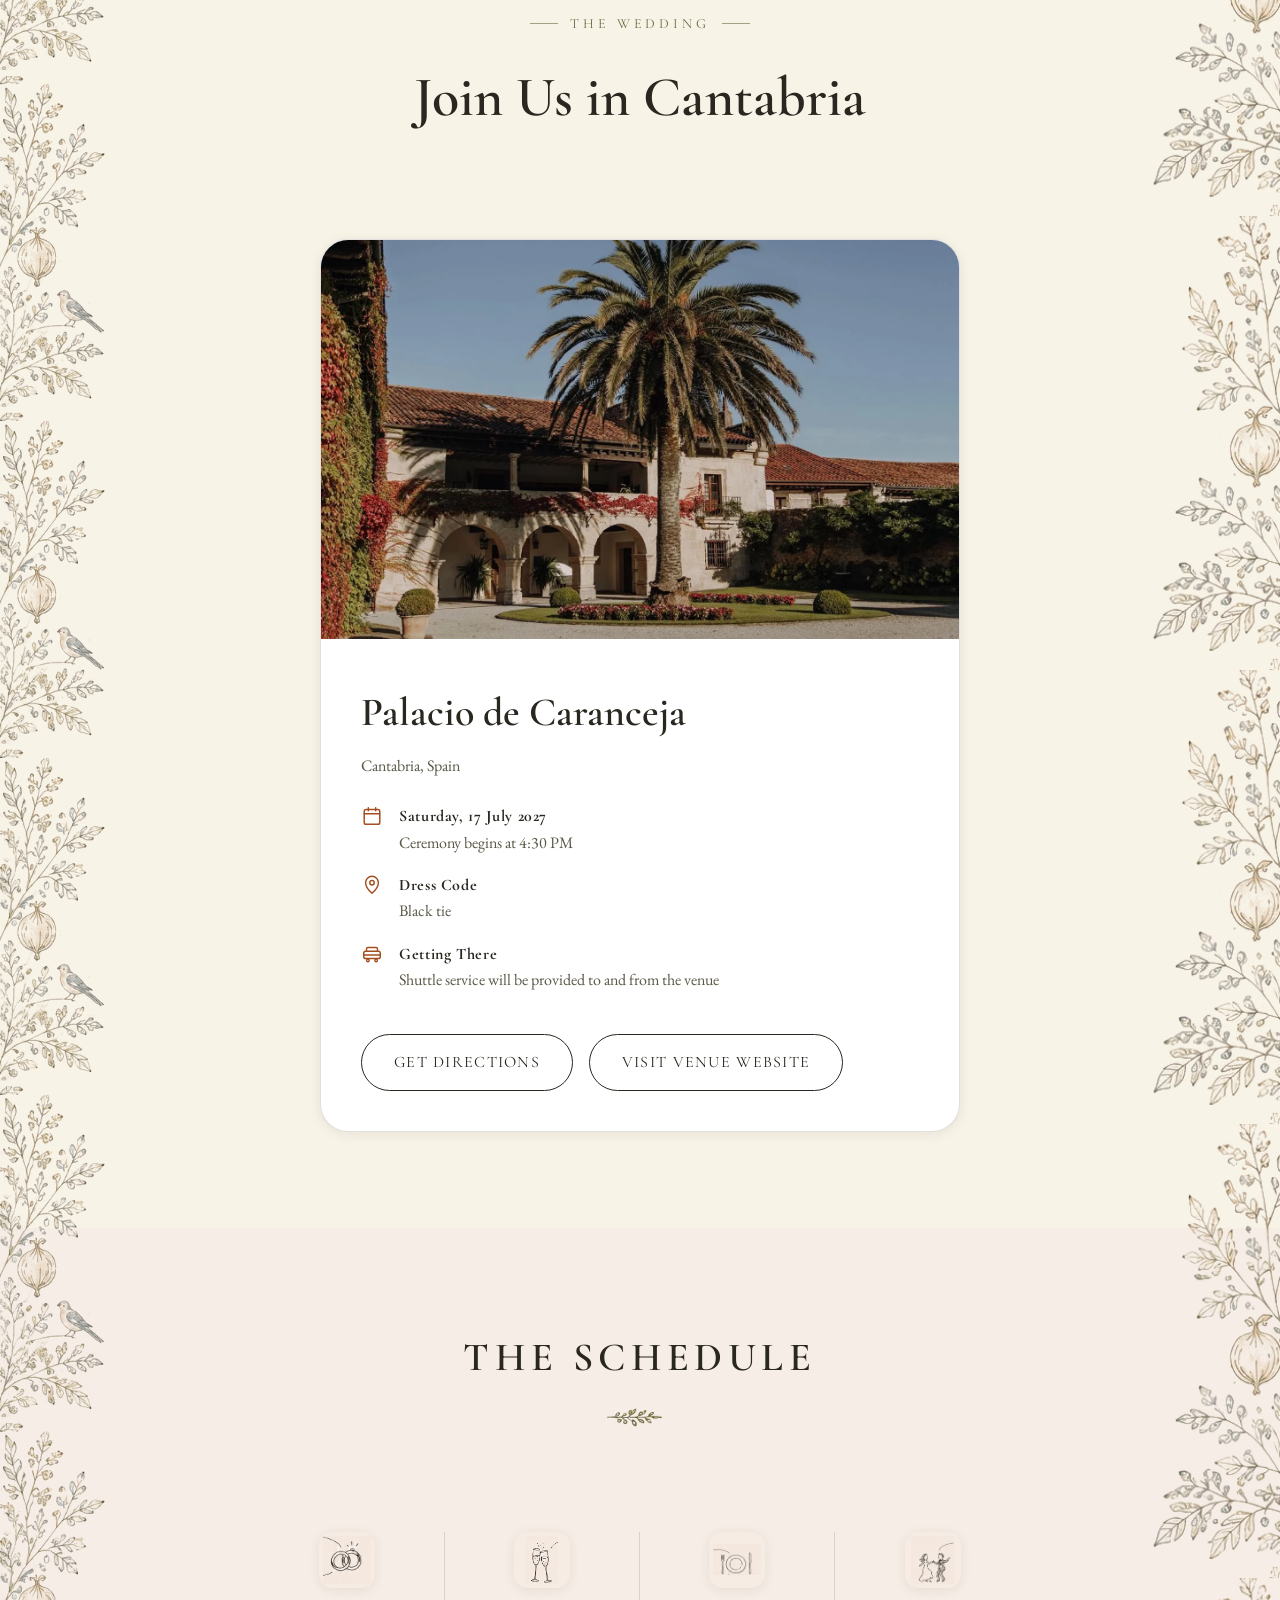
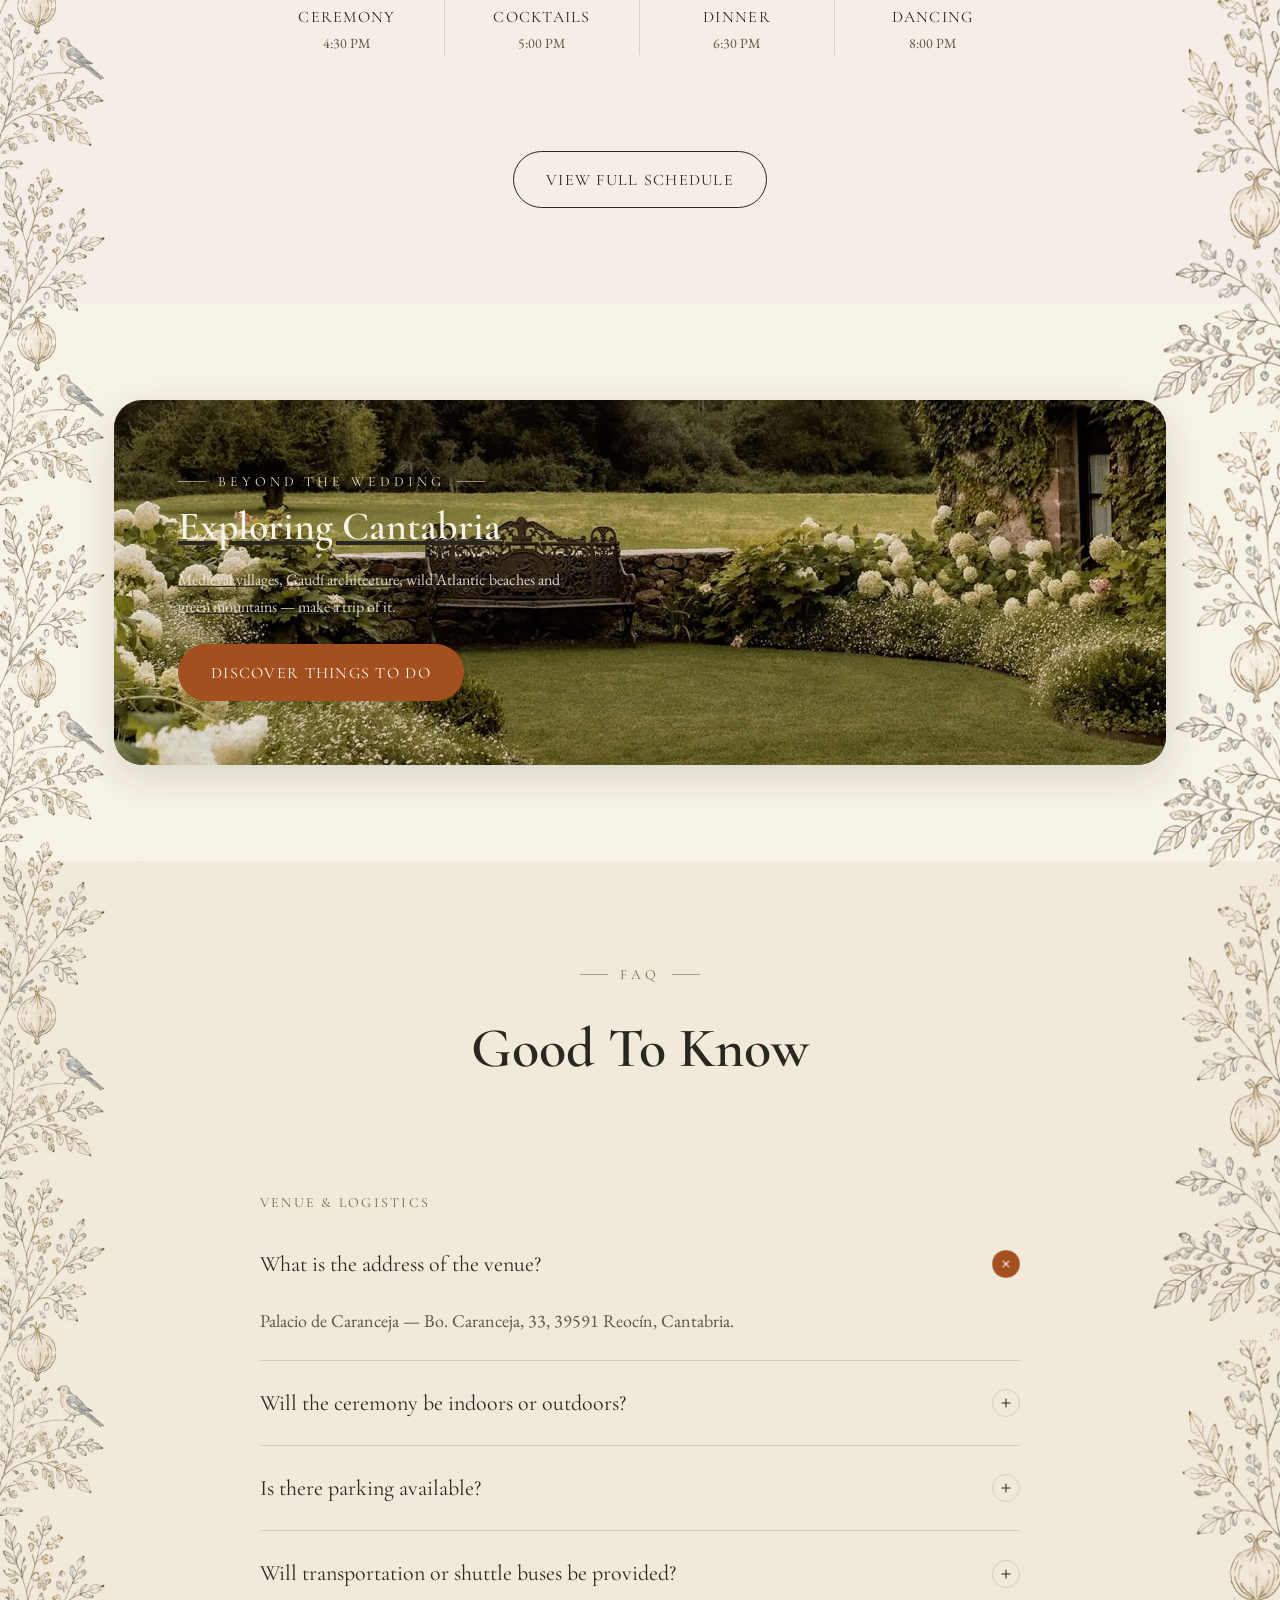
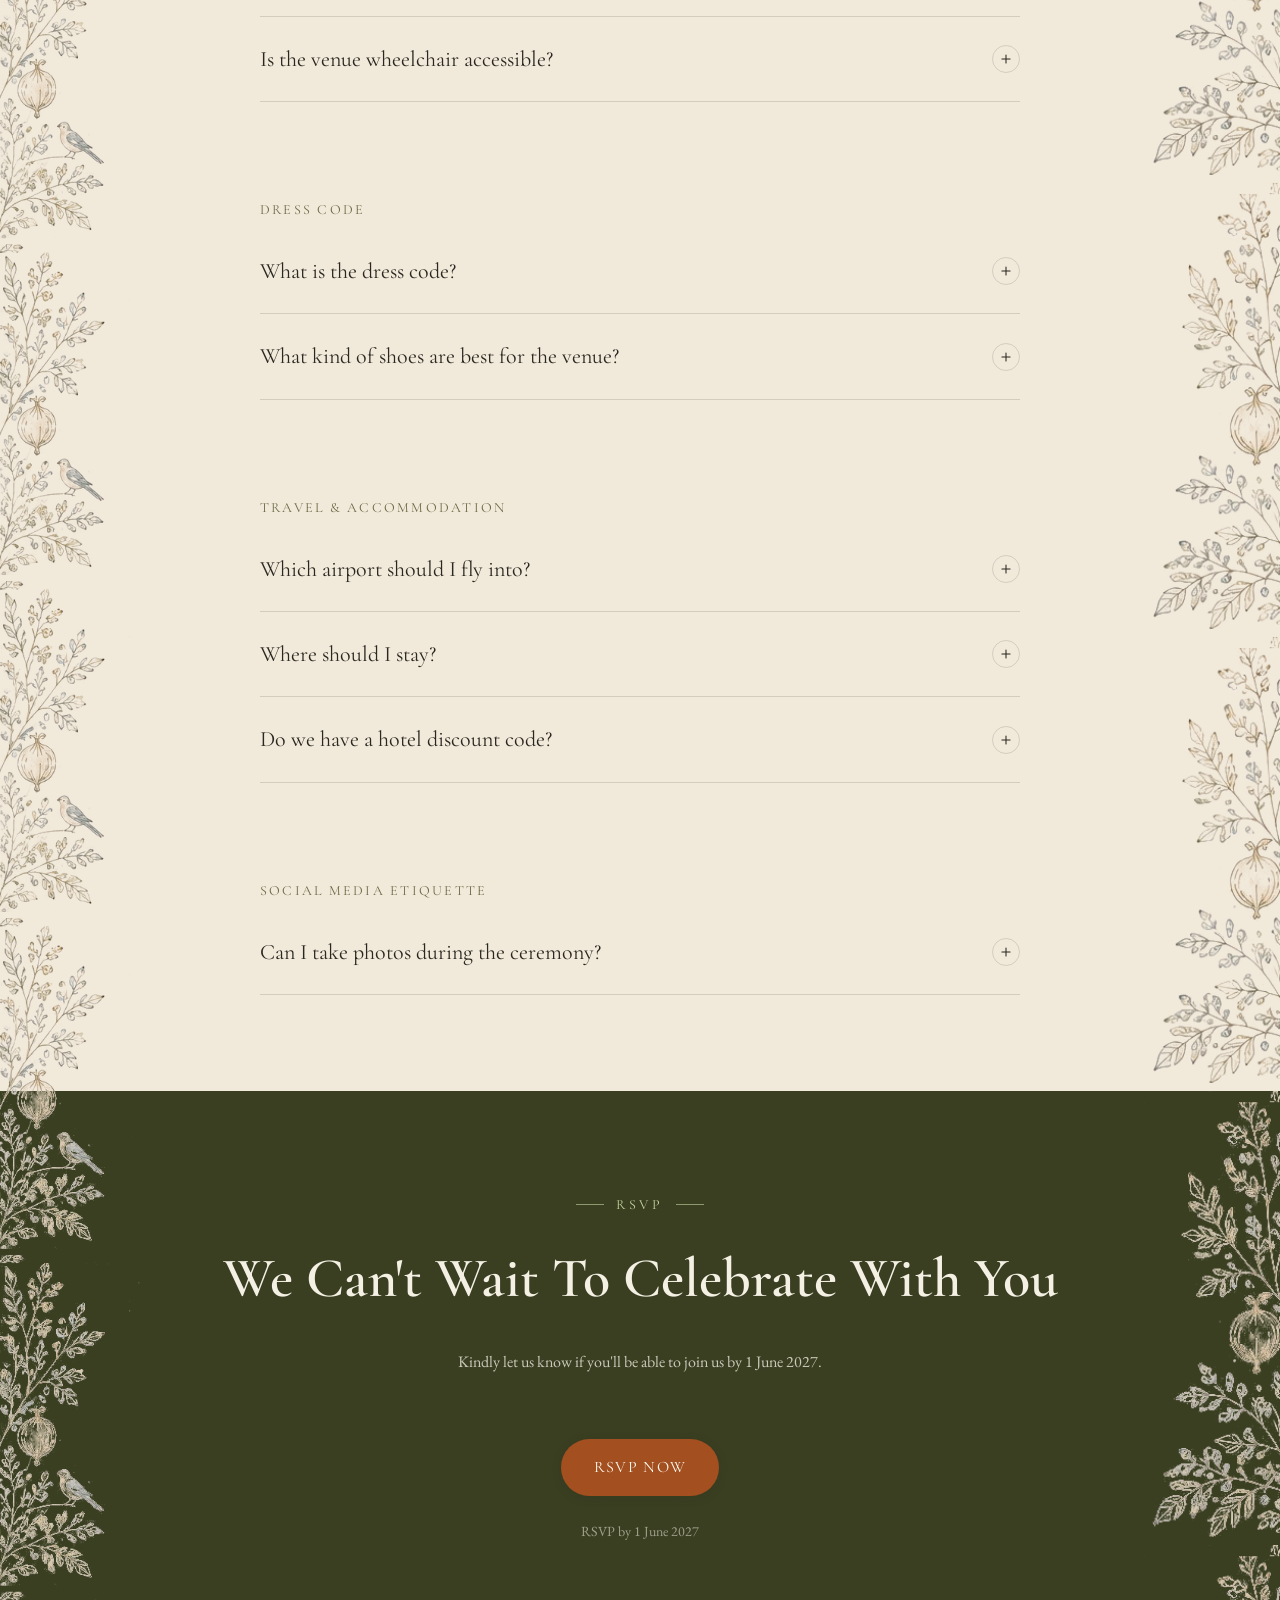
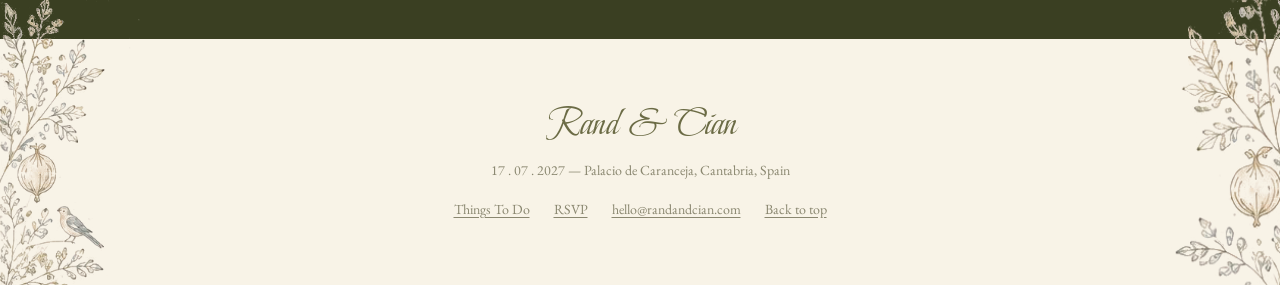
==== commit aa5971b1: "Use the real olive branch divider from the reference photo Extract the olive branch sprig used under" ====
--- a/index.html
+++ b/index.html
@@ -158,7 +158,7 @@
     <div class="container">
       <h2 class="schedule-teaser__title" data-i18n="schedule.teaserTitle">The Schedule</h2>
       <div class="schedule-teaser__divider" aria-hidden="true">
-        <svg viewBox="0 0 64 16" fill="none" stroke="currentColor" stroke-width="1"><path d="M2 8h20M42 8h20" stroke-linecap="round"/><path d="M32 3v10M27 8h10" stroke-linecap="round"/></svg>
+        <img src="assets/images/hero-divider.png" alt="">
       </div>
       <div class="schedule-teaser__row">
         <div class="schedule-teaser__item">
--- a/css/style.css
+++ b/css/style.css
@@ -960,10 +960,9 @@
 .schedule-teaser__divider {
   display: flex;
   justify-content: center;
-  color: var(--color-terracotta);
   margin: var(--space-sm) auto var(--space-2xl);
 }
-.schedule-teaser__divider svg { width: 64px; height: 16px; }
+.schedule-teaser__divider img { width: 100px; height: auto; }
 .schedule-teaser__row {
   display: flex;
   justify-content: center;
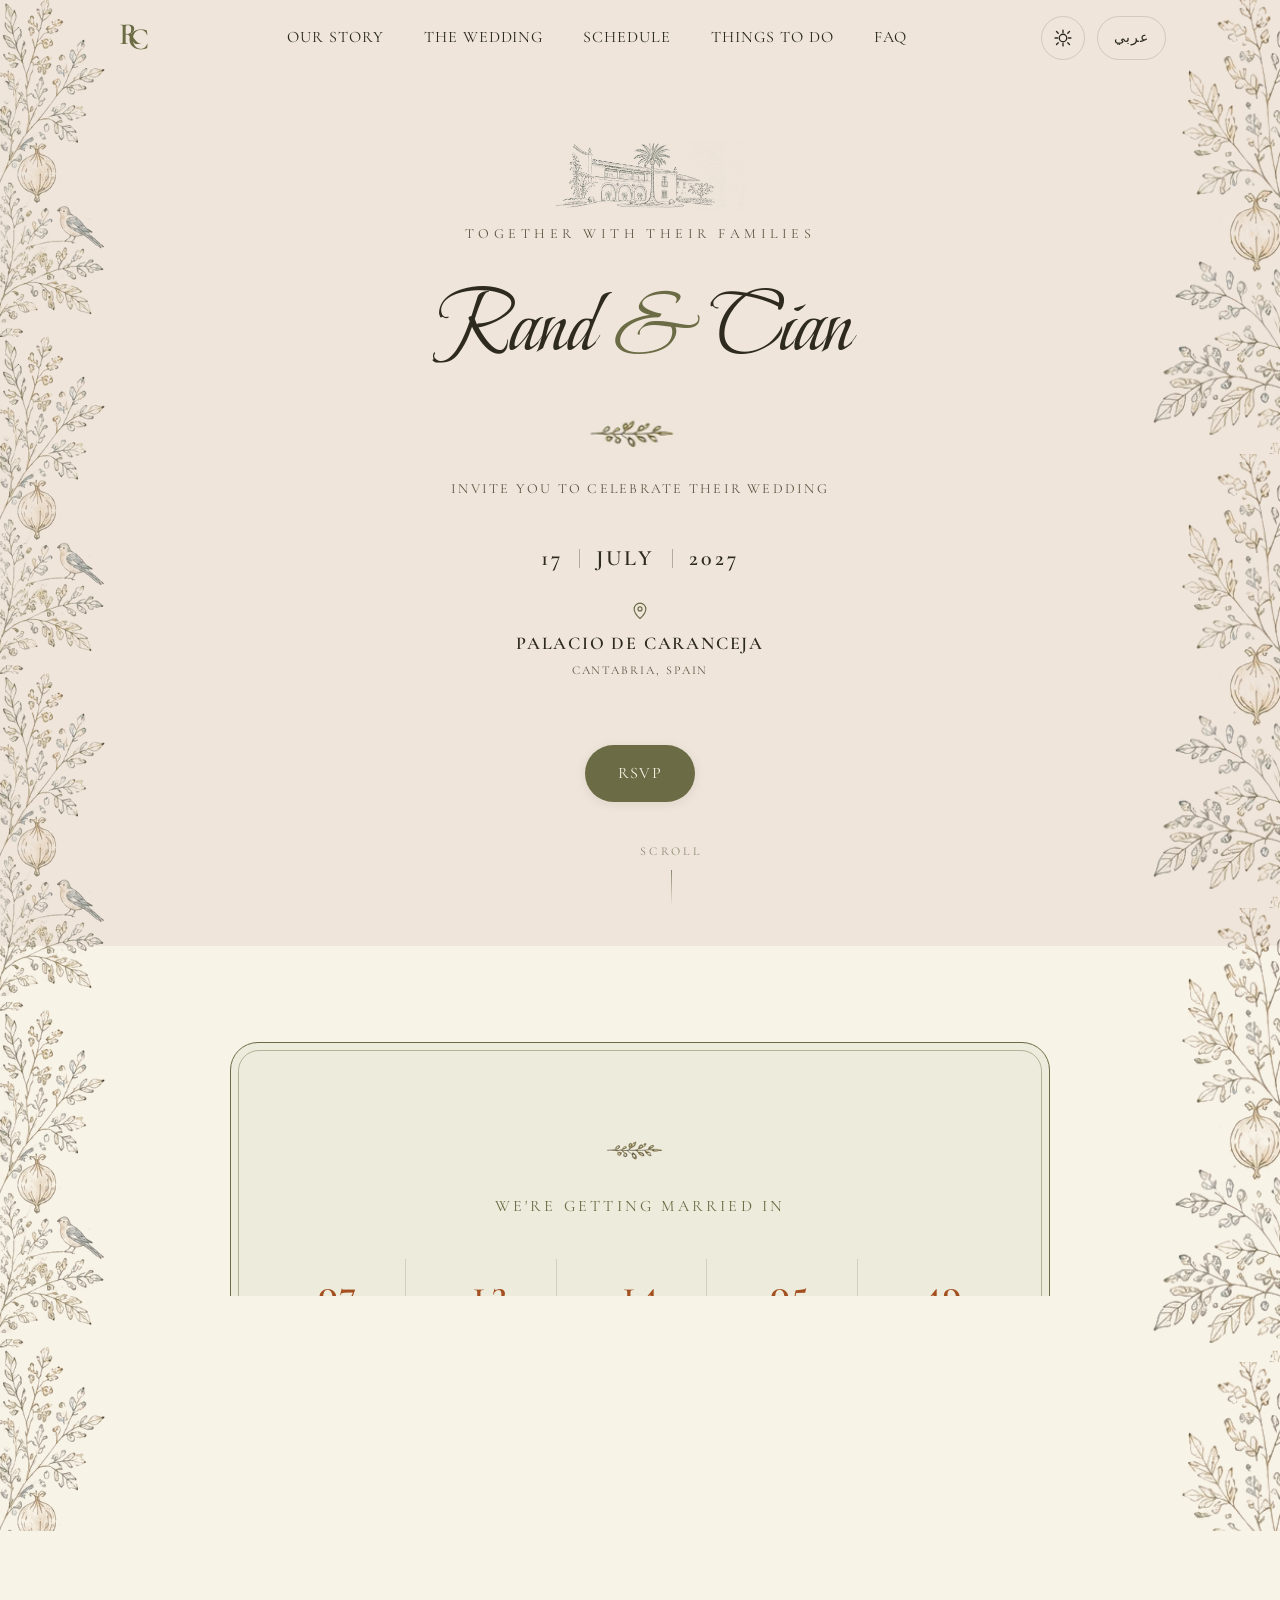
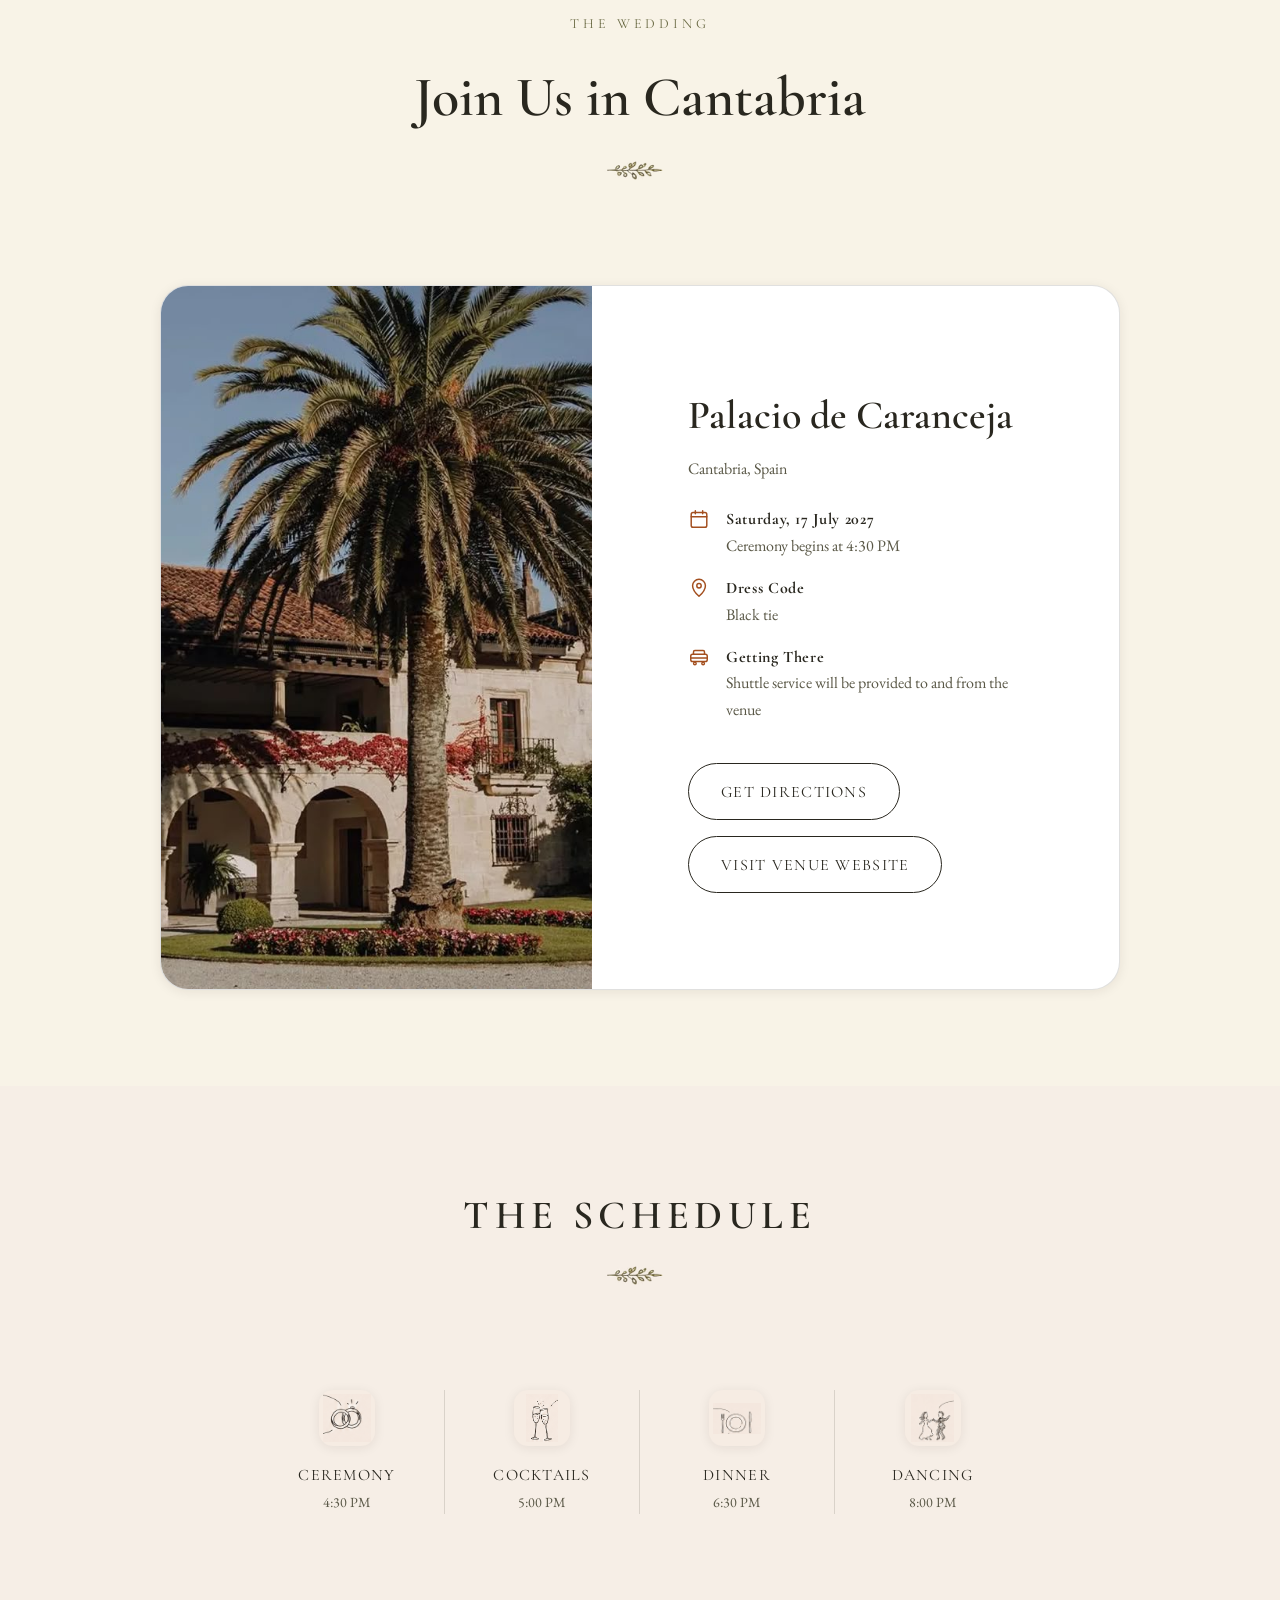
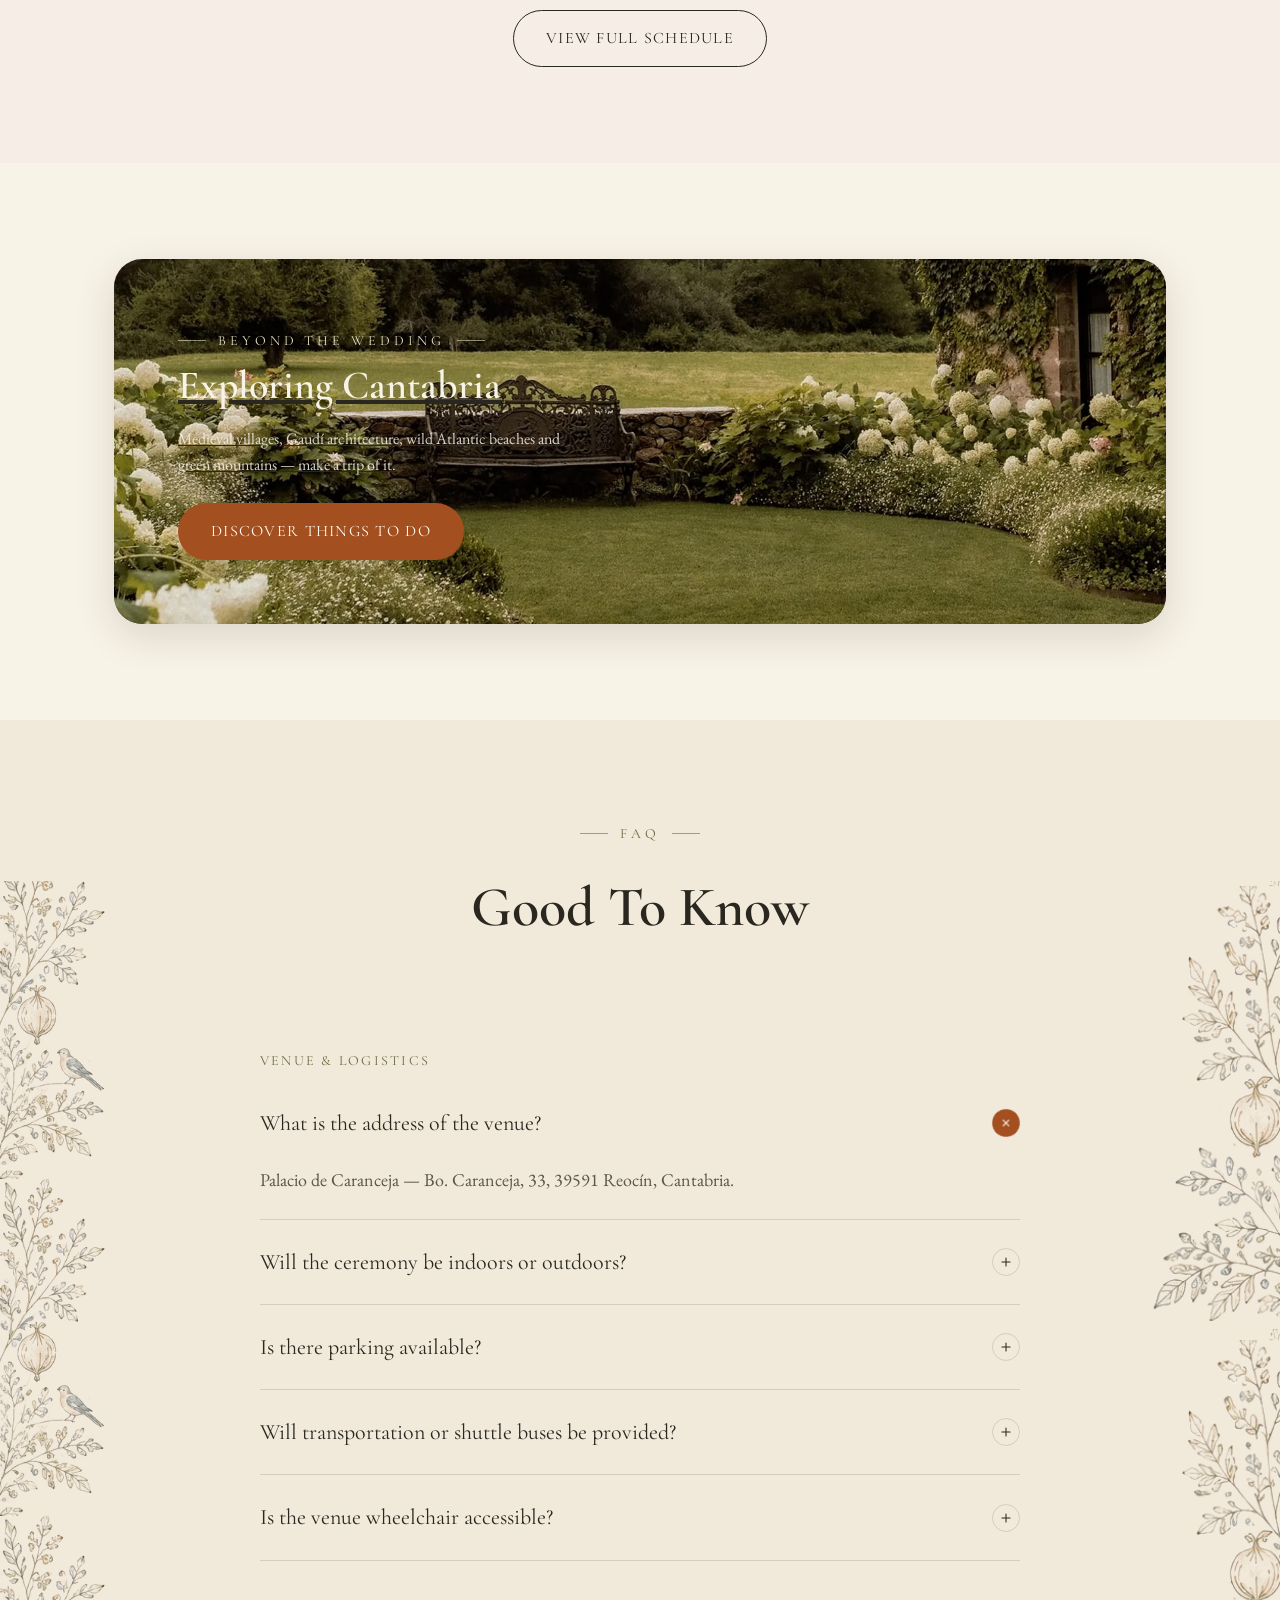
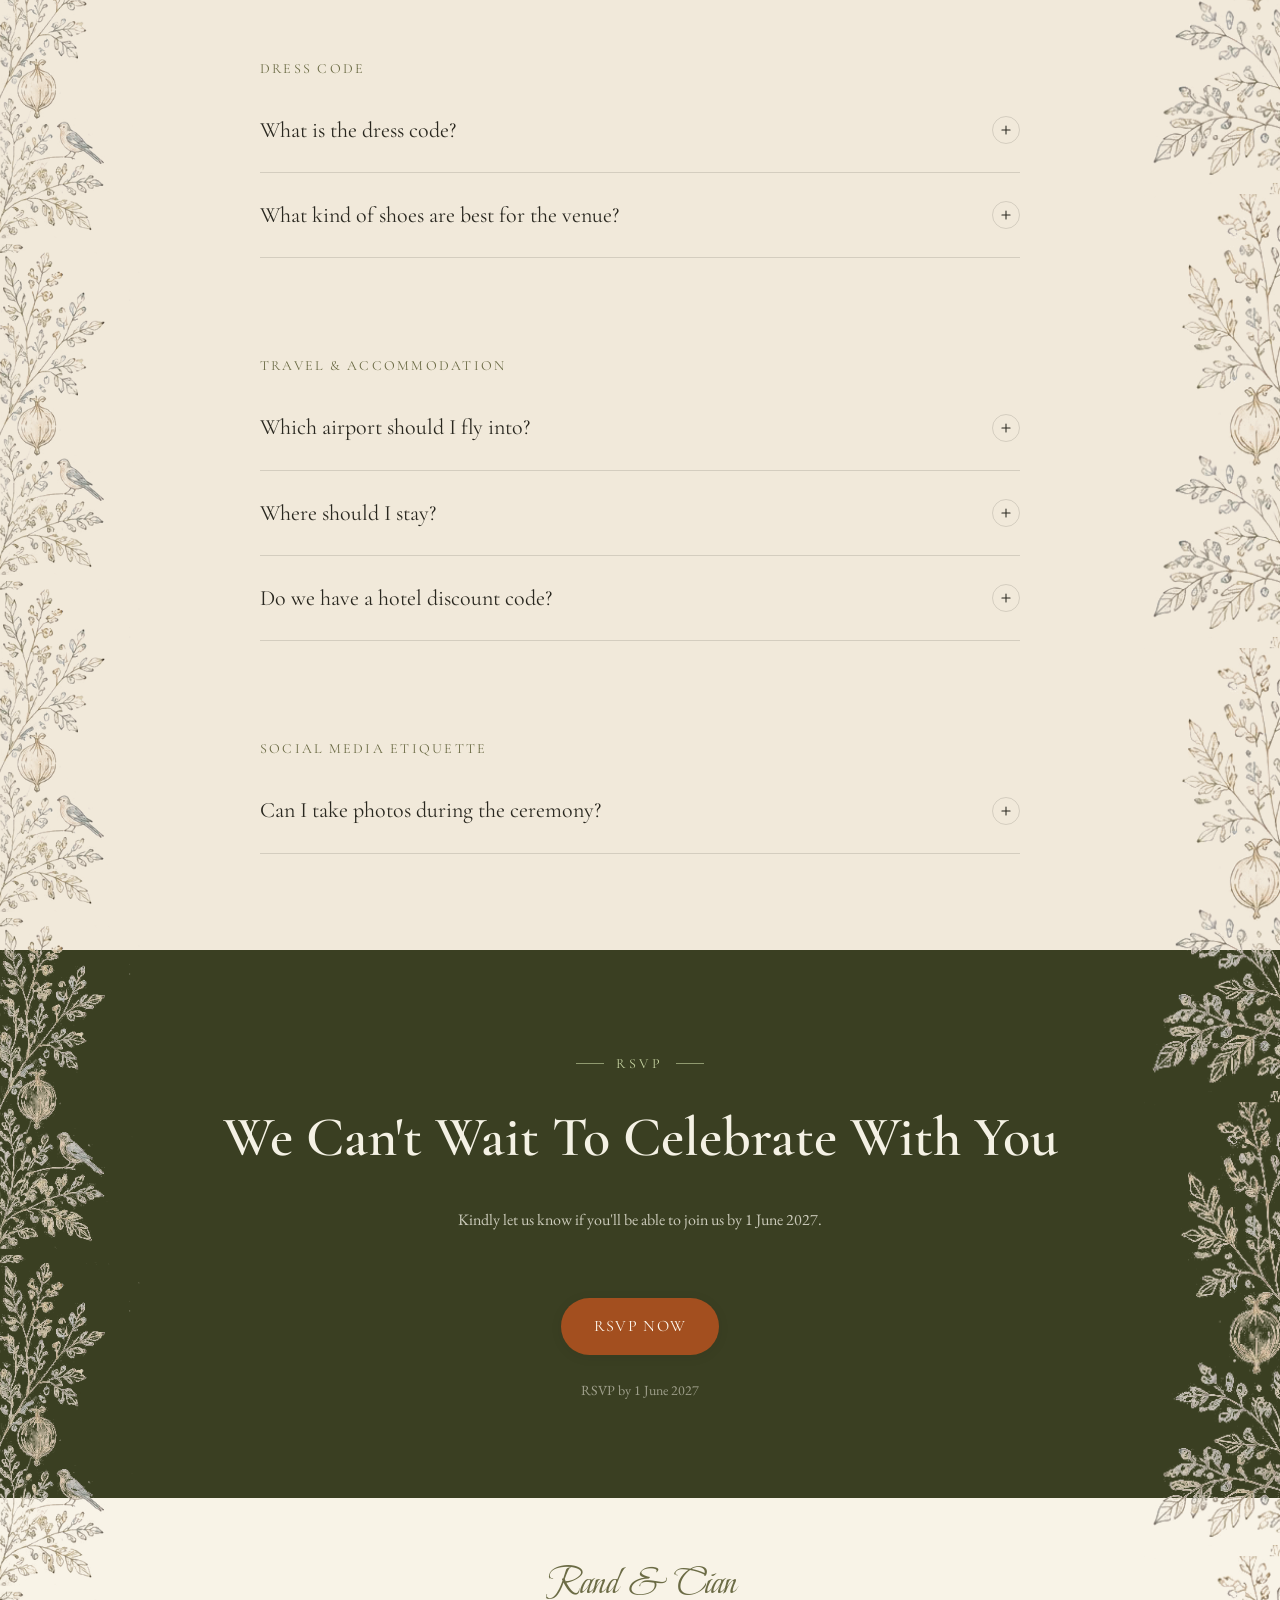
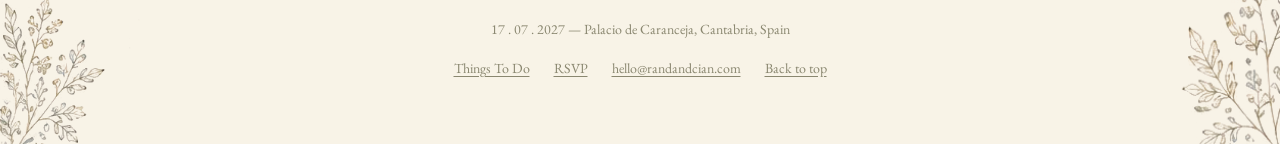
==== commit 79992f06: "Add olive branch divider to The Wedding section, side-by-side venue card Match the divider treatment" ====
--- a/index.html
+++ b/index.html
@@ -120,6 +120,9 @@
       <div class="section-head">
         <p class="eyebrow" data-i18n="details.eyebrow">The Wedding</p>
         <h2 class="section-title" data-i18n="details.title">Join Us in Cantabria</h2>
+        <div class="section-divider" aria-hidden="true">
+          <img src="assets/images/hero-divider.png" alt="">
+        </div>
       </div>
       <div class="details__layout">
         <div class="details__card">
--- a/css/style.css
+++ b/css/style.css
@@ -212,6 +212,12 @@
   margin-inline: auto;
   margin-bottom: var(--space-2xl);
 }
+.section-divider {
+  display: flex;
+  justify-content: center;
+  margin-top: var(--space-sm);
+}
+.section-divider img { width: 100px; height: auto; }
 .section-head .section-lead { margin-inline: auto; }
 
 .script {
@@ -864,6 +870,22 @@
 .details__card-media { aspect-ratio: 16 / 10; overflow: hidden; }
 .details__card-media img { width: 100%; height: 100%; object-fit: cover; }
 .details__card-body { padding: var(--space-lg); }
+
+@media (min-width: 768px) {
+  .details__card {
+    max-width: 960px;
+    display: flex;
+    align-items: stretch;
+  }
+  .details__card-media { flex: 0 0 45%; aspect-ratio: auto; }
+  .details__card-body {
+    flex: 1;
+    display: flex;
+    flex-direction: column;
+    justify-content: center;
+    padding: var(--space-2xl);
+  }
+}
 .details__venue-name { font-family: var(--font-heading); font-size: var(--fs-2xl); }
 .details__venue-loc { color: var(--color-ink-soft); margin-top: var(--space-2xs); }
 .details__meta-list { margin-top: var(--space-md); display: flex; flex-direction: column; gap: var(--space-sm); }
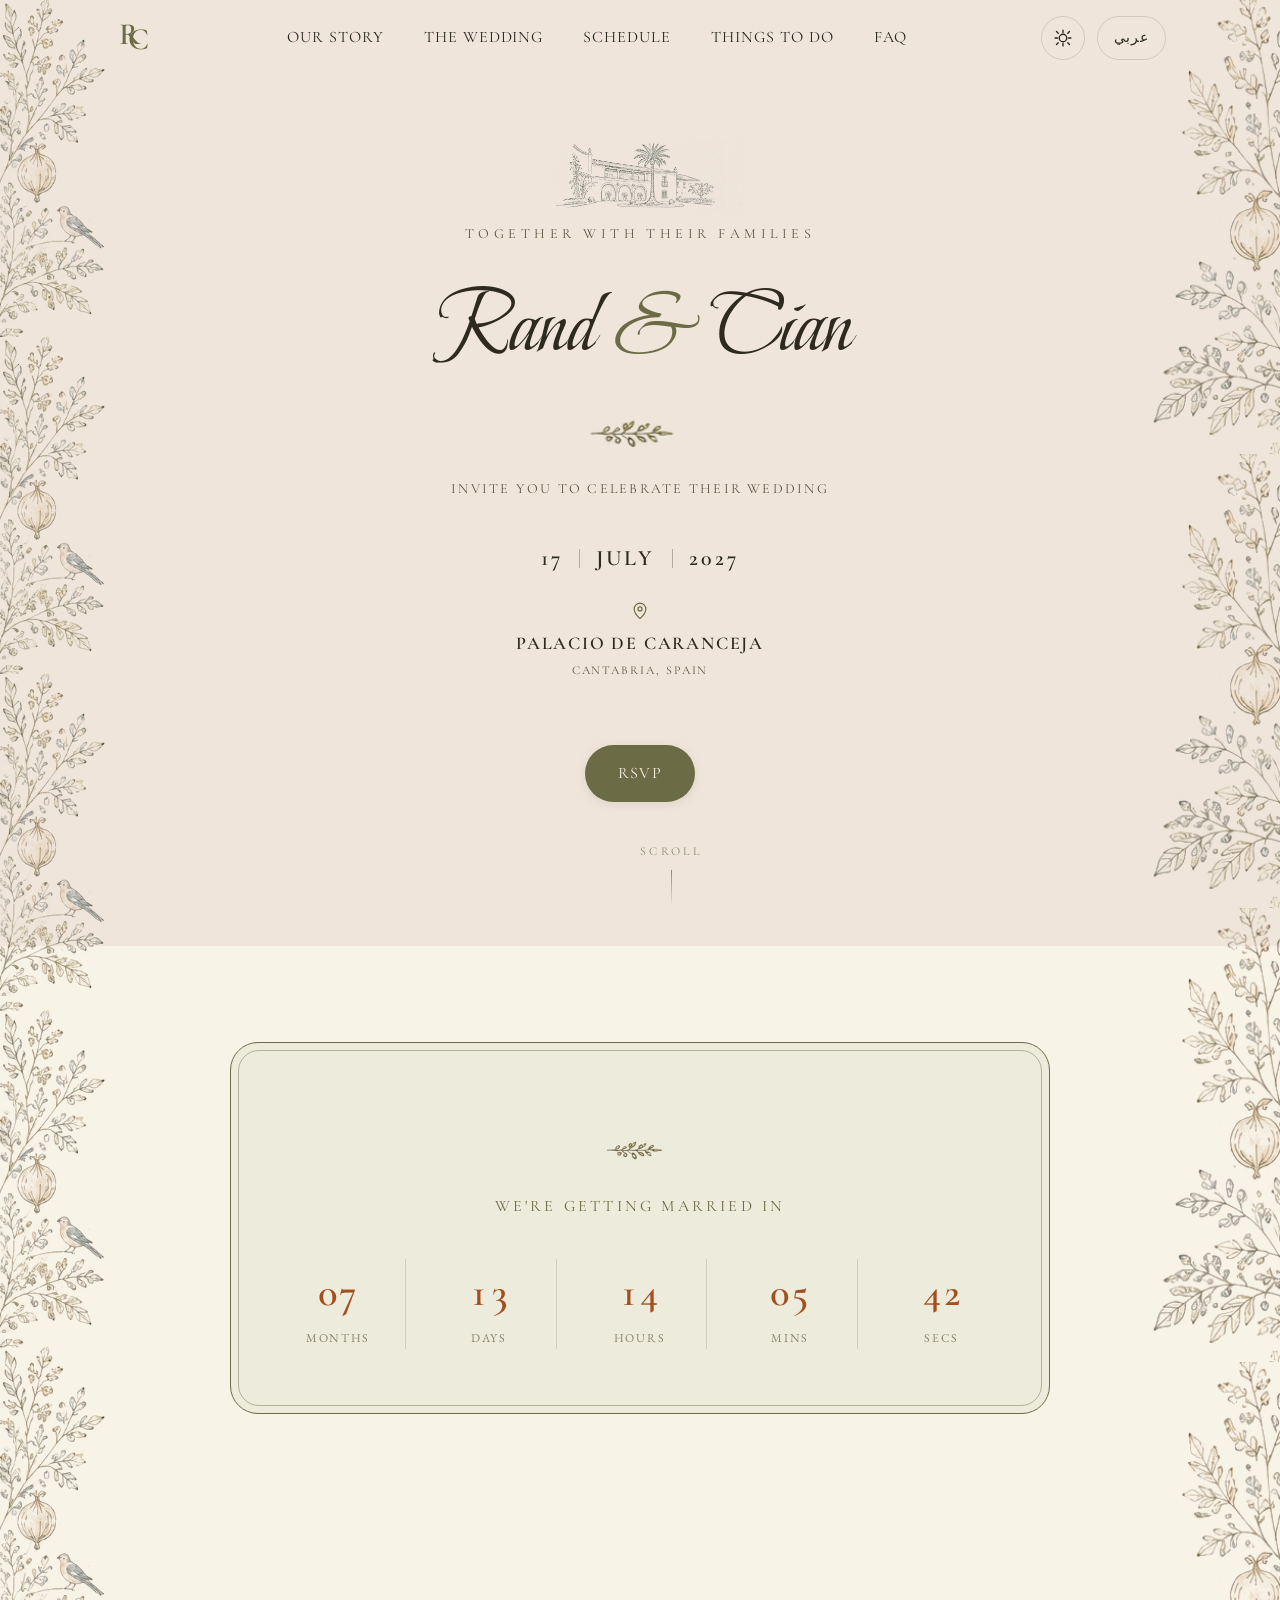
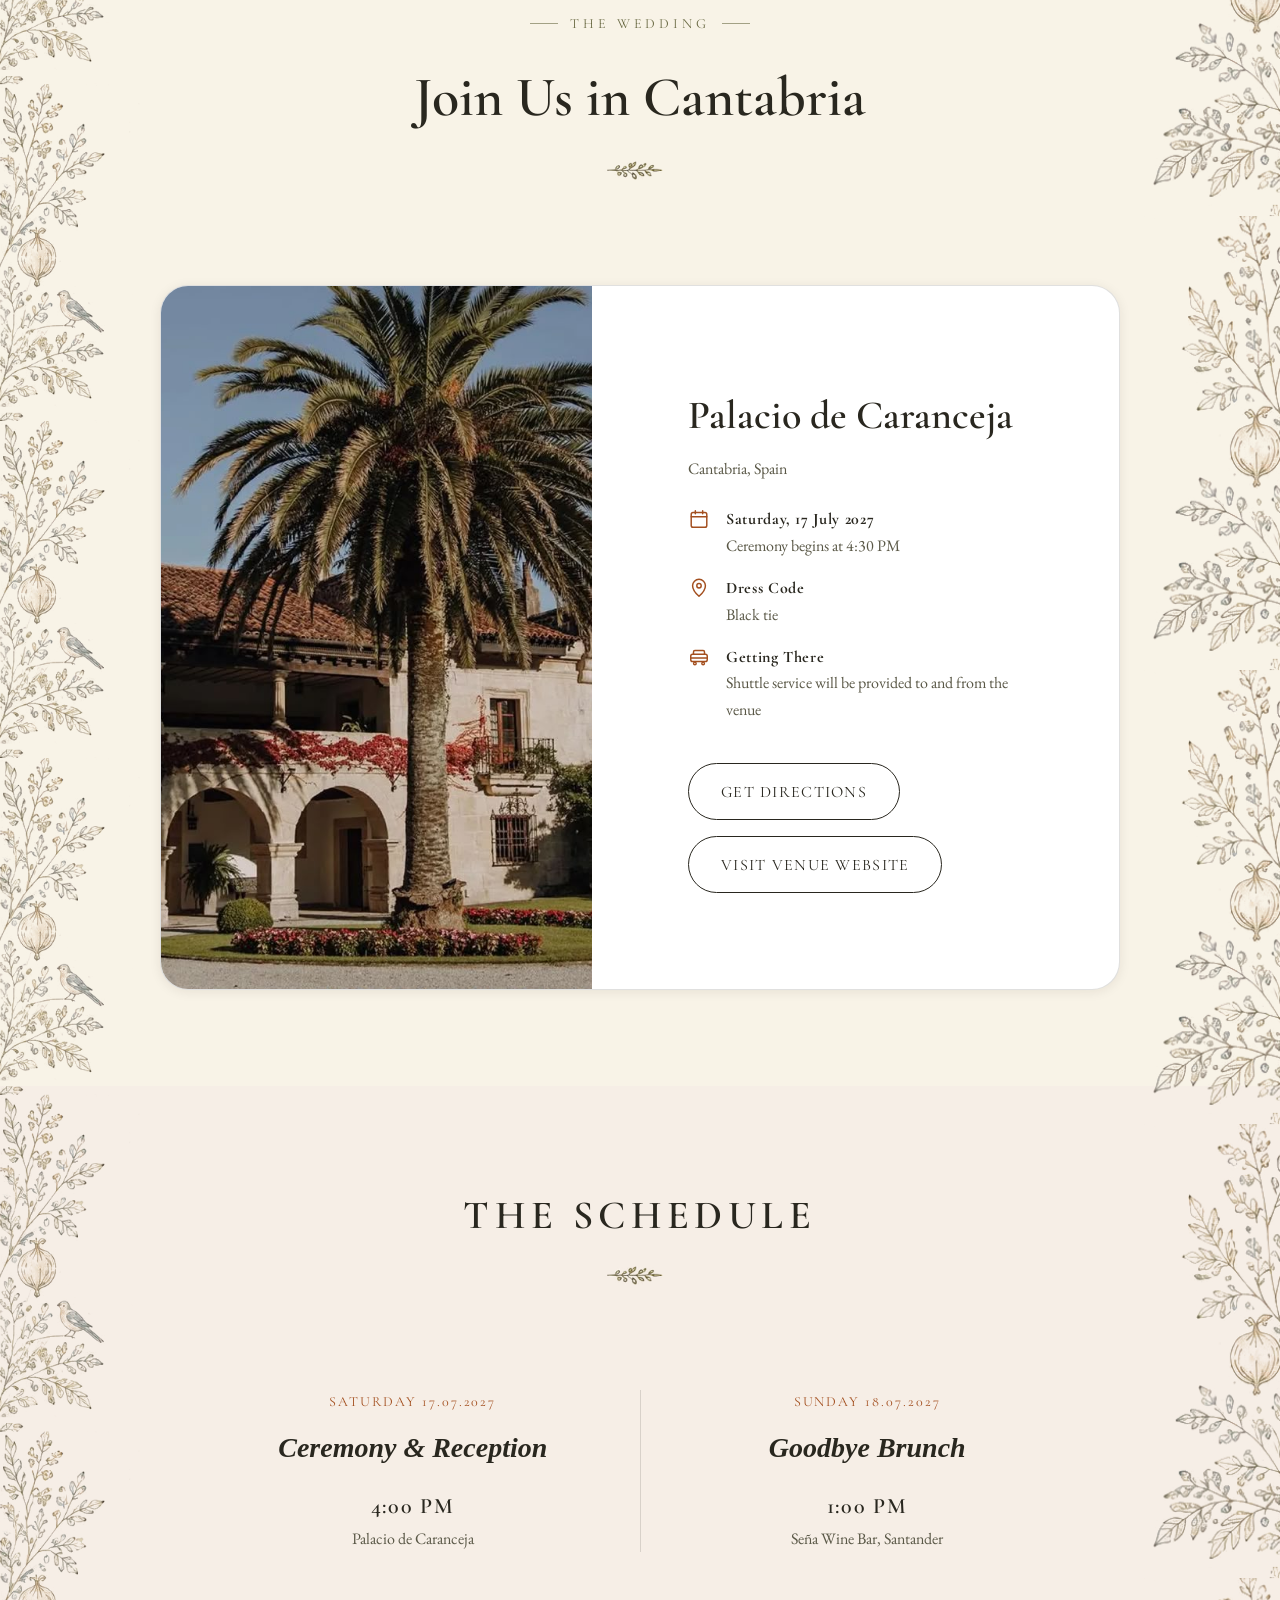
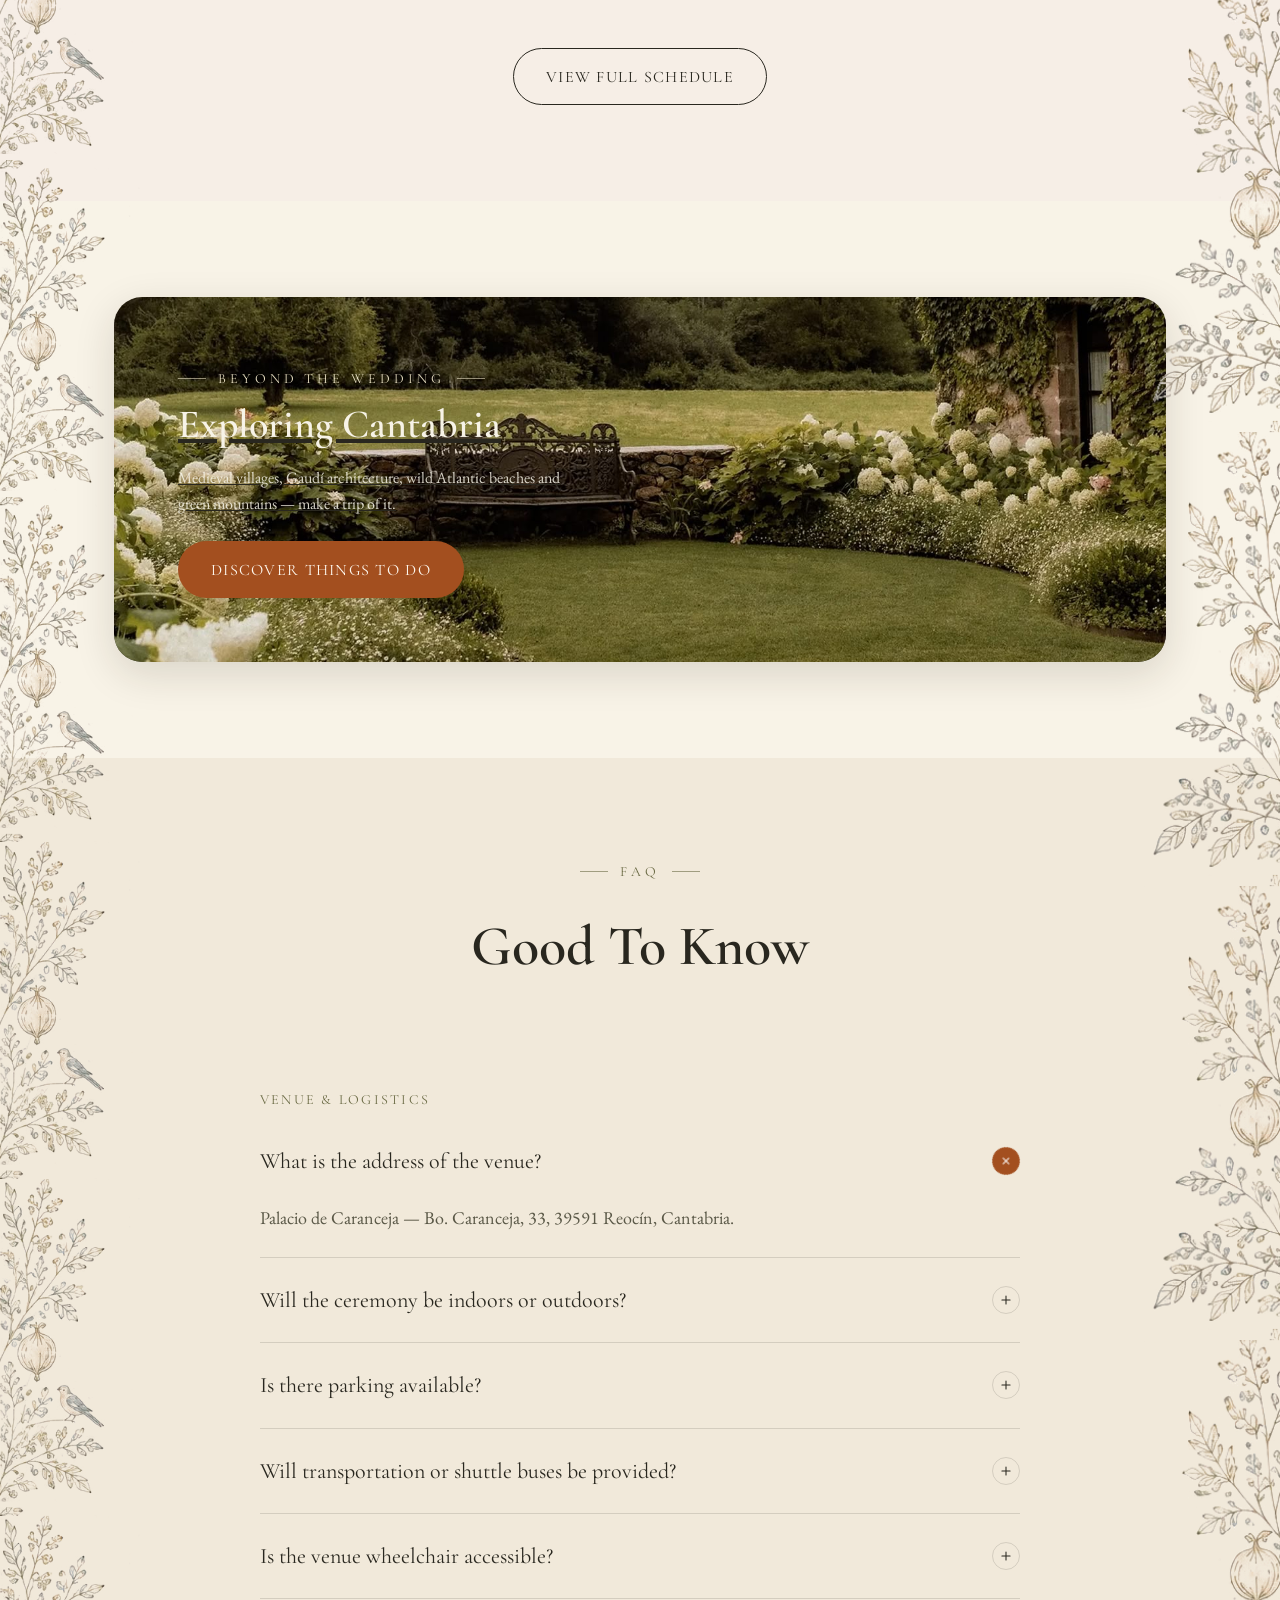
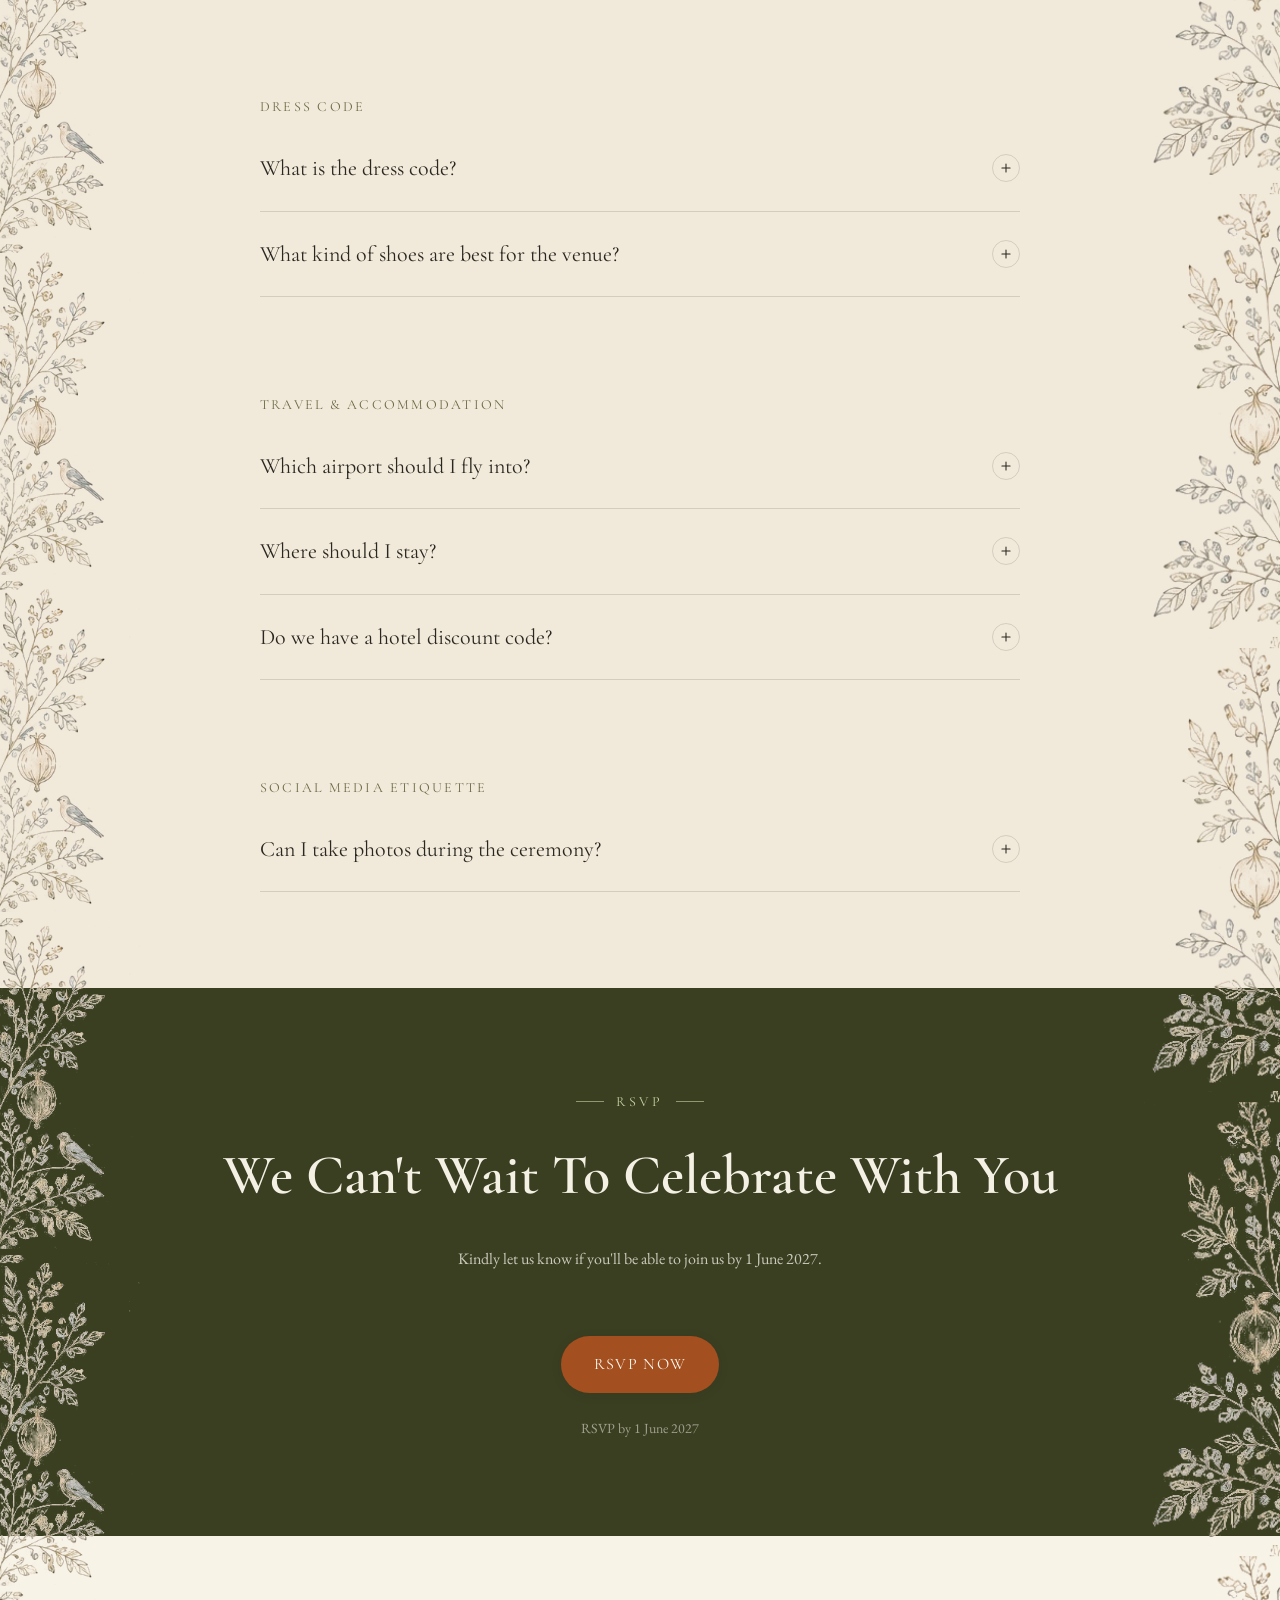
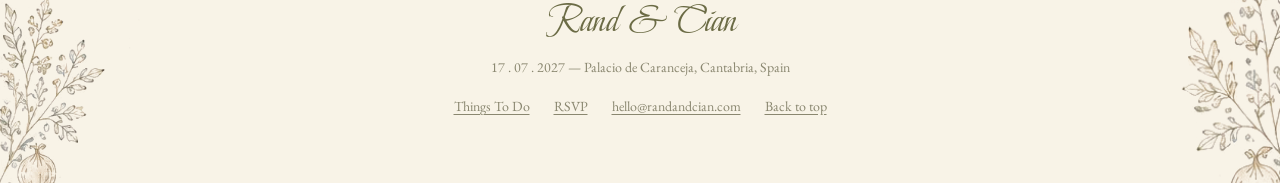
==== commit 24f021c9: "Show the full weekend plan in the home page schedule teaser Replace the Saturday-only 4-icon breakdo" ====
--- a/index.html
+++ b/index.html
@@ -163,26 +163,19 @@
       <div class="schedule-teaser__divider" aria-hidden="true">
         <img src="assets/images/hero-divider.png" alt="">
       </div>
-      <div class="schedule-teaser__row">
-        <div class="schedule-teaser__item">
-          <div class="schedule-teaser__icon"><img src="assets/images/schedule-icon-rings.png" alt=""></div>
-          <p class="schedule-teaser__label" data-i18n="schedule.ceremony">Ceremony</p>
-          <p class="schedule-teaser__time">4:30 PM</p>
-        </div>
-        <div class="schedule-teaser__item">
-          <div class="schedule-teaser__icon"><img src="assets/images/schedule-icon-glasses.png" alt=""></div>
-          <p class="schedule-teaser__label" data-i18n="schedule.cocktailsShort">Cocktails</p>
-          <p class="schedule-teaser__time">5:00 PM</p>
-        </div>
-        <div class="schedule-teaser__item">
-          <div class="schedule-teaser__icon"><img src="assets/images/schedule-icon-plate.png" alt=""></div>
-          <p class="schedule-teaser__label" data-i18n="schedule.dinnerShort">Dinner</p>
-          <p class="schedule-teaser__time">6:30 PM</p>
-        </div>
-        <div class="schedule-teaser__item">
-          <div class="schedule-teaser__icon"><img src="assets/images/schedule-icon-dancers.png" alt=""></div>
-          <p class="schedule-teaser__label" data-i18n="schedule.dancingShort">Dancing</p>
-          <p class="schedule-teaser__time">8:00 PM</p>
+      <div class="weekend-grid">
+        <div class="weekend-day">
+          <p class="weekend-day__date" data-i18n="weekend.sat.date">Saturday 17.07.2027</p>
+          <h3 class="weekend-day__title" data-i18n="weekend.sat.title">Ceremony &amp; Reception</h3>
+          <p class="weekend-day__time">4:00 PM</p>
+          <p class="weekend-day__venue" data-i18n="details.venueName">Palacio de Caranceja</p>
+        </div>
+        <div class="weekend-divider" aria-hidden="true"></div>
+        <div class="weekend-day">
+          <p class="weekend-day__date" data-i18n="weekend.sun.date">Sunday 18.07.2027</p>
+          <h3 class="weekend-day__title" data-i18n="weekend.sun.title">Goodbye Brunch</h3>
+          <p class="weekend-day__time">1:00 PM</p>
+          <p class="weekend-day__venue" data-i18n="weekend.sun.venue">Seña Wine Bar, Santander</p>
         </div>
       </div>
       <div class="schedule-teaser__cta">
--- a/css/style.css
+++ b/css/style.css
@@ -961,6 +961,11 @@
 
 .schedule--blush { background: var(--color-blush); }
 
+/* Matches the plan graphic's own cardstock tone exactly (sampled from the
+   image), so the section has no visible edge around it — fixed regardless
+   of theme, like other physical-object images on the site. */
+.schedule--plan { background: #F6EBE3; }
+
 .schedule-plan-image {
   display: block;
   max-width: 480px;
@@ -985,44 +990,7 @@
   margin: var(--space-sm) auto var(--space-2xl);
 }
 .schedule-teaser__divider img { width: 100px; height: auto; }
-.schedule-teaser__row {
-  display: flex;
-  justify-content: center;
-  flex-wrap: wrap;
-  max-width: 780px;
-  margin-inline: auto;
-}
-.schedule-teaser__item {
-  flex: 1 1 150px;
-  padding: 0 var(--space-md);
-  border-inline-end: 1px solid var(--color-border);
-}
-.schedule-teaser__item:last-child { border-inline-end: none; }
-.schedule-teaser__icon {
-  width: 56px;
-  height: 56px;
-  margin: 0 auto var(--space-sm);
-  background: #F6ECE3;
-  border-radius: var(--radius-md);
-  box-shadow: var(--shadow-sm);
-  display: flex;
-  align-items: center;
-  justify-content: center;
-  padding: var(--space-3xs);
-}
-.schedule-teaser__icon img { max-width: 100%; max-height: 100%; }
-.schedule-teaser__label {
-  font-family: var(--font-heading);
-  letter-spacing: 0.08em;
-  text-transform: uppercase;
-  font-size: var(--fs-sm);
-  color: var(--color-ink);
-}
-.schedule-teaser__time { font-size: var(--fs-xs); color: var(--color-ink-soft); margin-top: 2px; }
 .schedule-teaser__cta { margin-top: var(--space-2xl); }
-@media (max-width: 640px) {
-  .schedule-teaser__item { flex: 1 1 40%; border-inline-end: none; margin-bottom: var(--space-lg); }
-}
 
 /* Wedding weekend two-day overview */
 .weekend-grid {
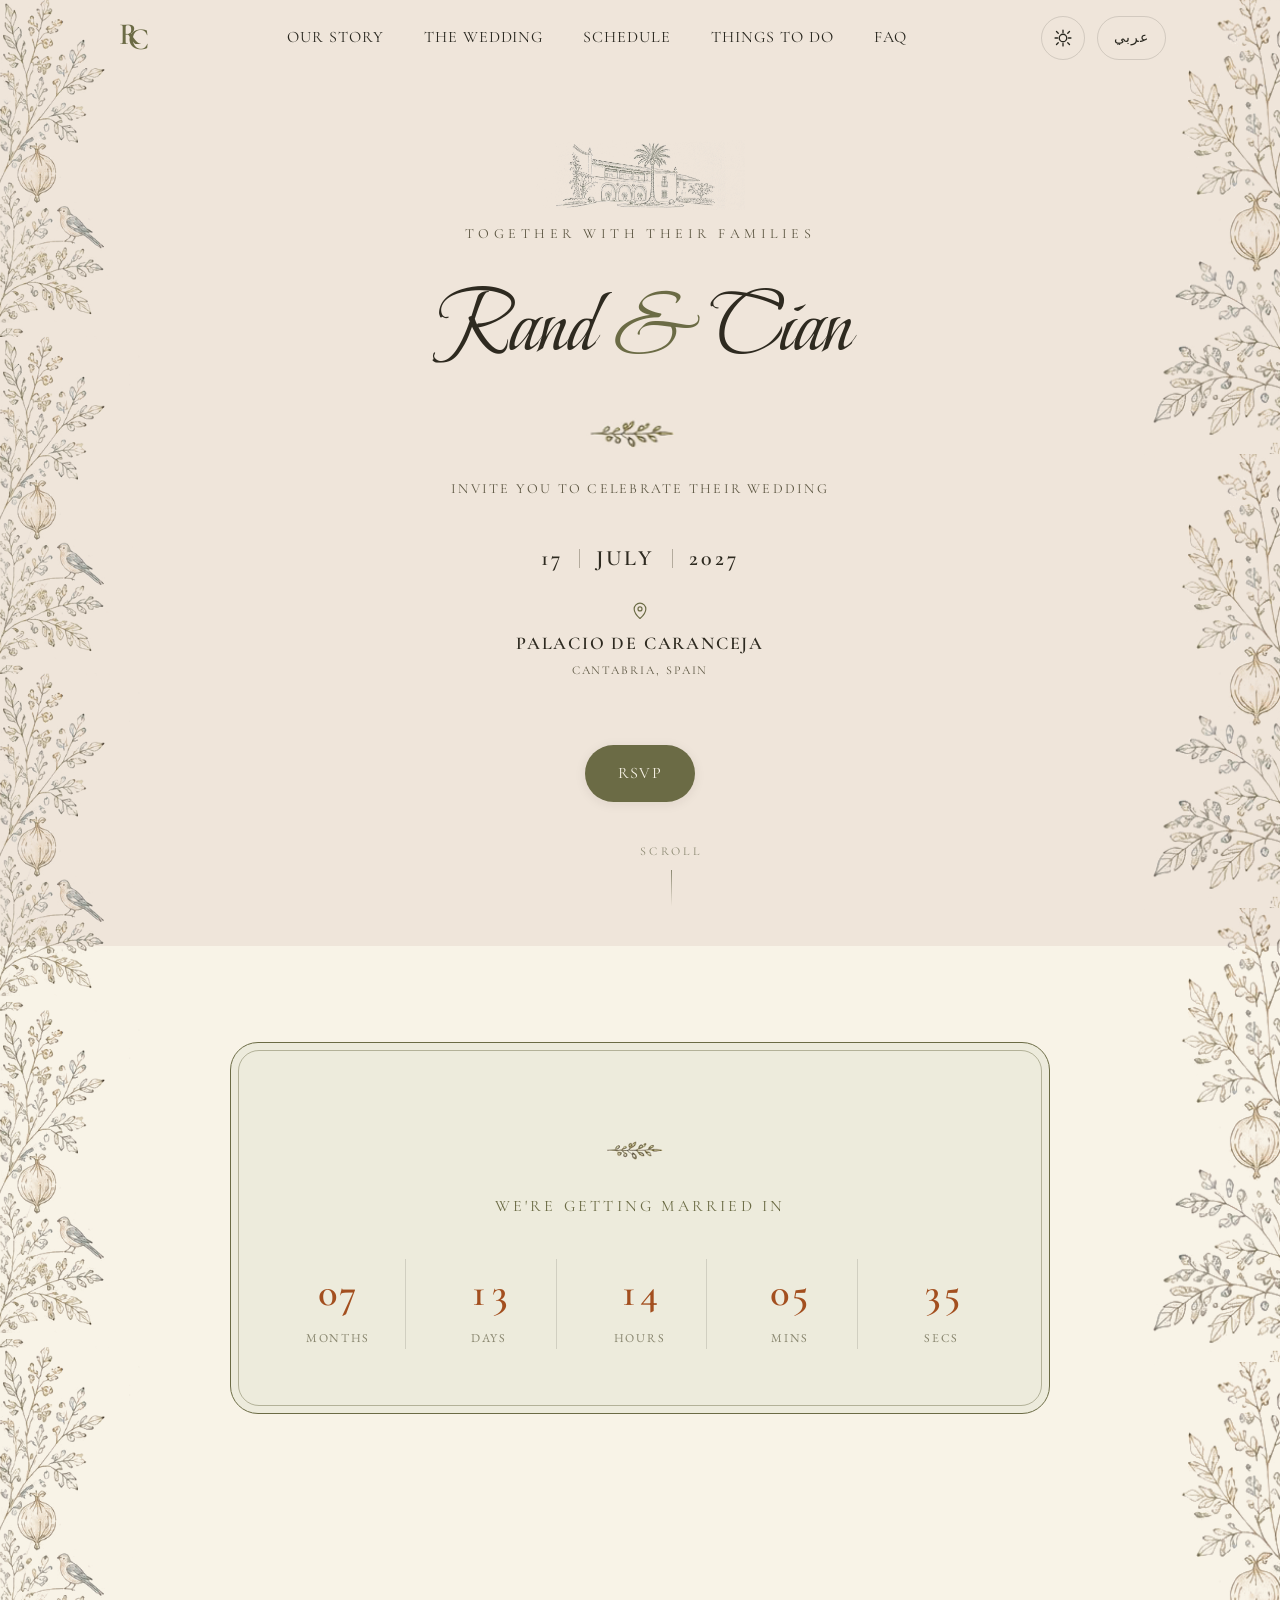
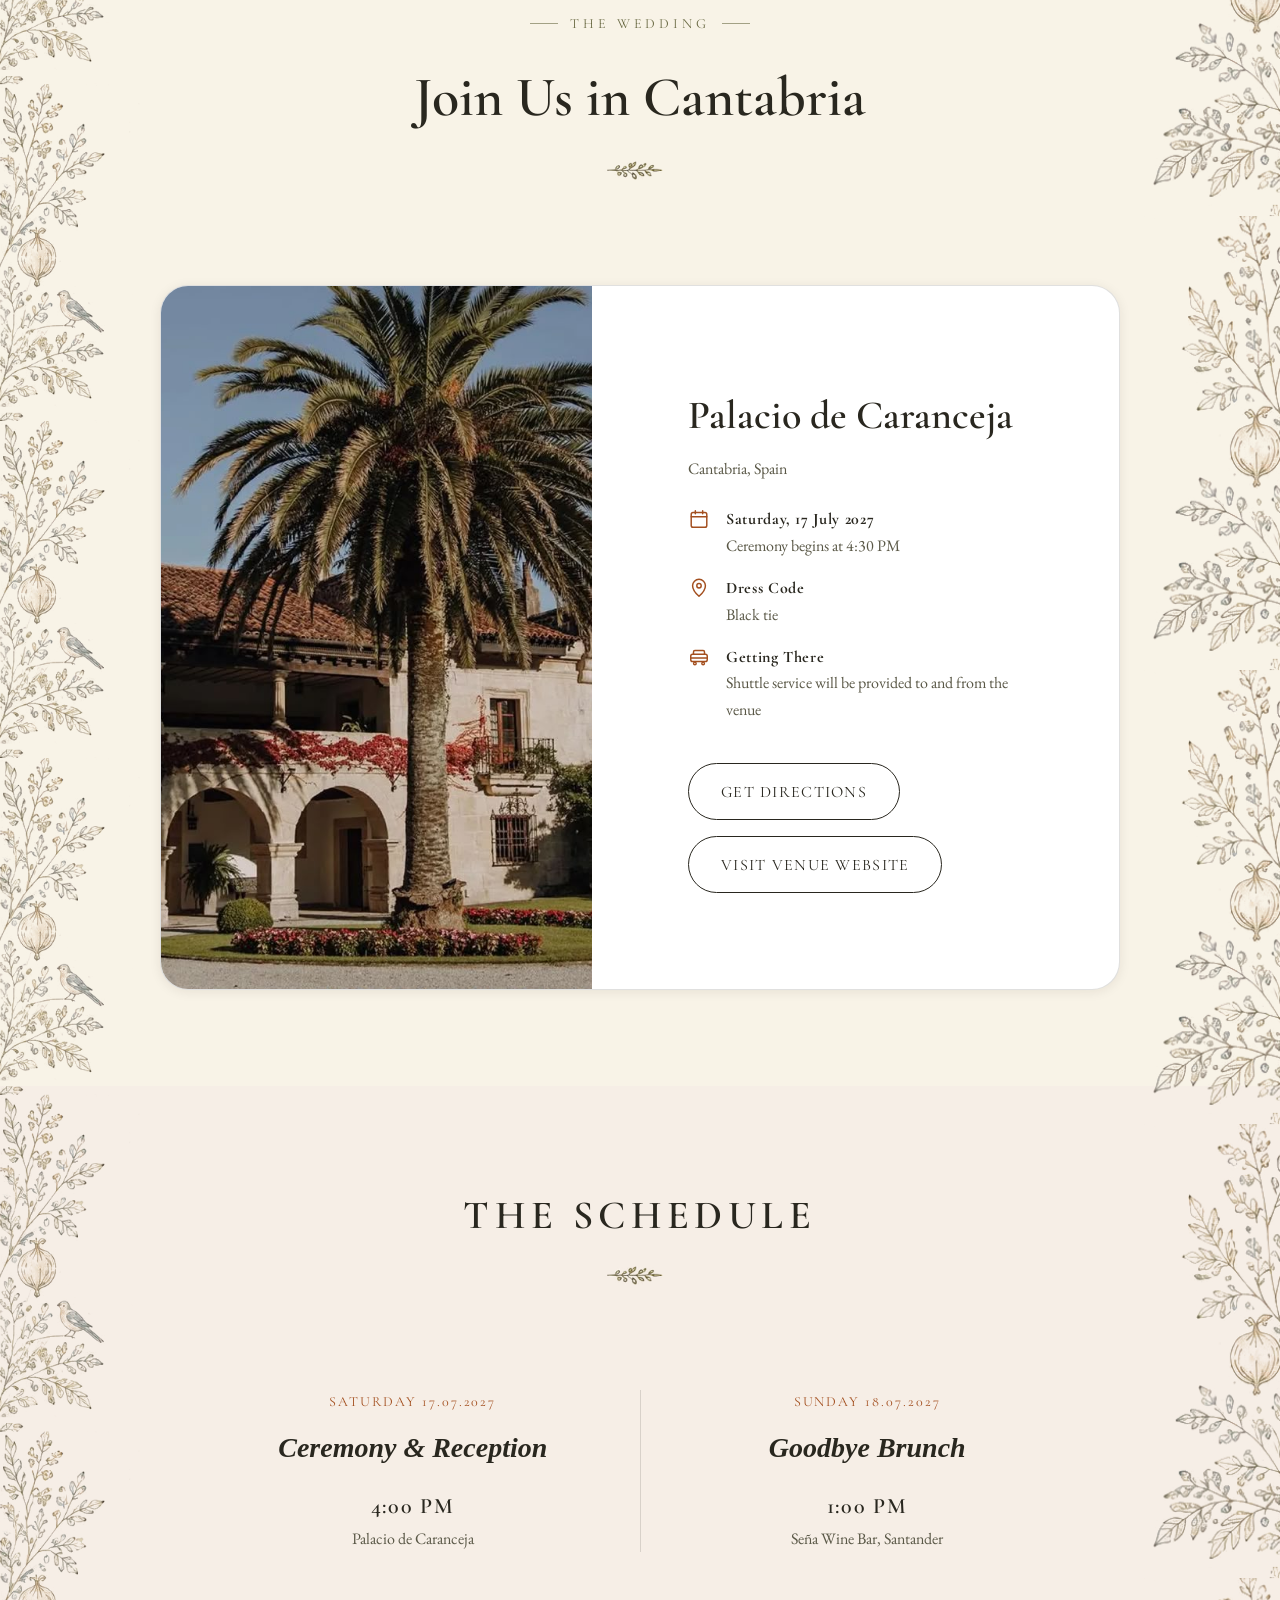
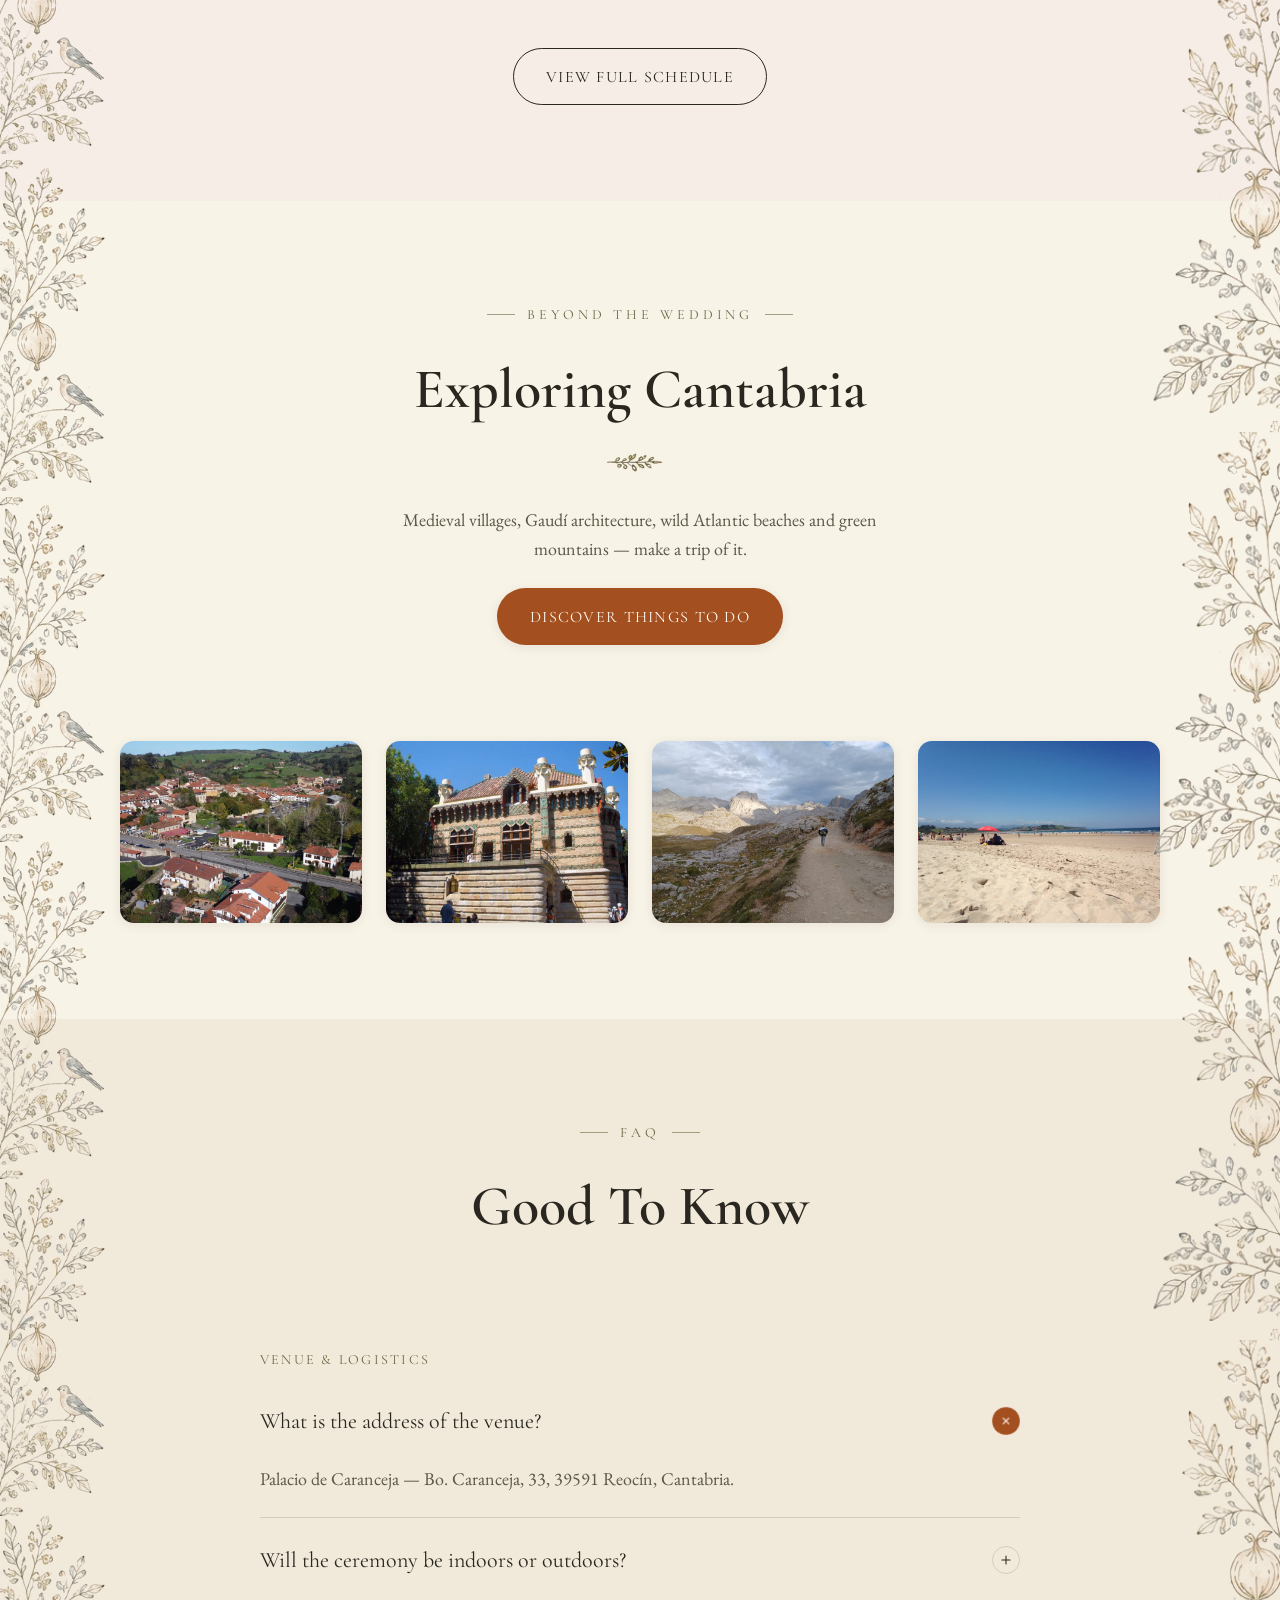
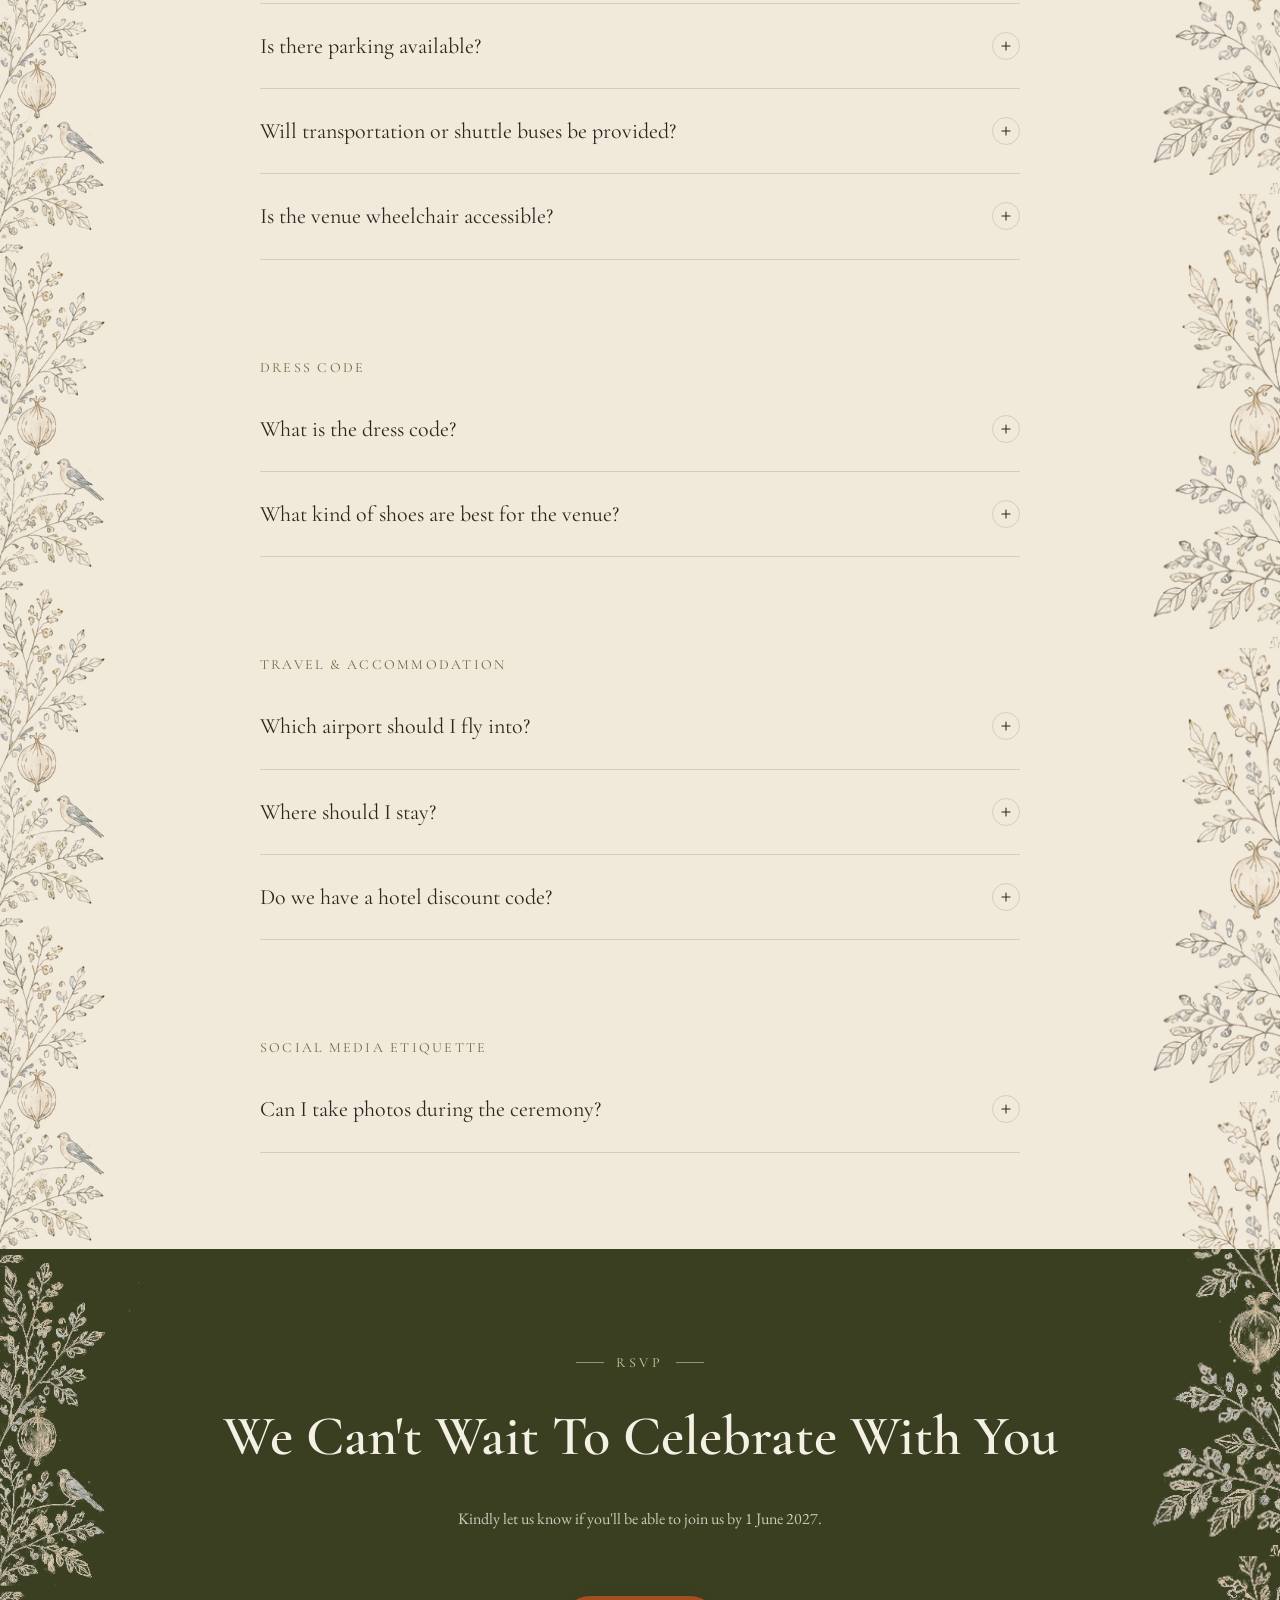
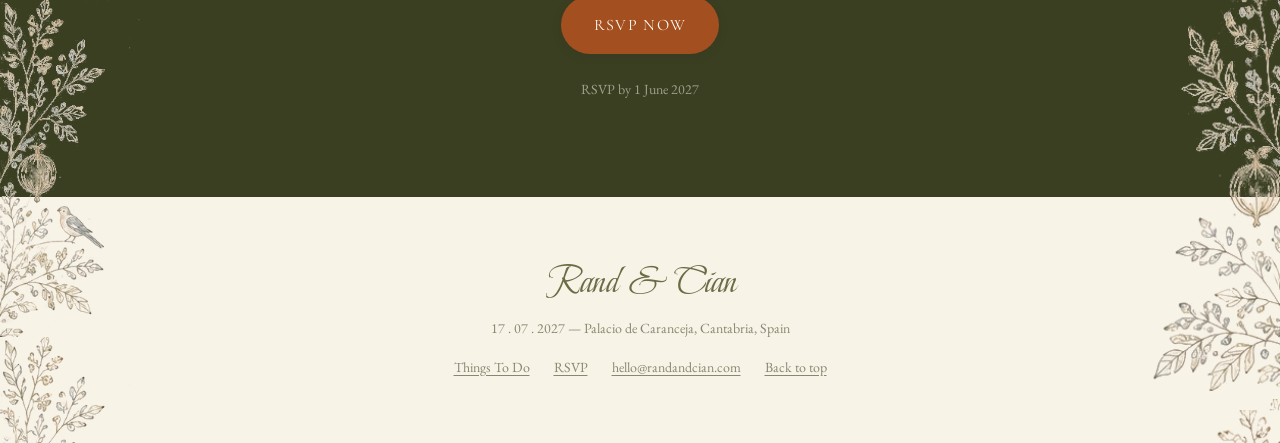
==== commit 0703e849: "Redesign Beyond The Wedding teaser with a header-first layout Restructure the home page teaser: eyeb" ====
--- a/index.html
+++ b/index.html
@@ -187,15 +187,26 @@
   <!-- ============================= THINGS TO DO TEASER ============================= -->
   <section class="section">
     <div class="container">
-      <a class="teaser-card" href="things-to-do.html">
-        <img src="assets/images/venue-garden.jpg" alt="Garden with white hydrangeas and a wrought iron bench near the venue">
-        <div class="teaser-card__body">
-          <p class="eyebrow" style="color:#E5DCC0" data-i18n="teaser.eyebrow">Beyond The Wedding</p>
-          <h3 class="teaser-card__title" data-i18n="teaser.title">Exploring Cantabria</h3>
-          <p class="teaser-card__copy" data-i18n="teaser.copy">Medieval villages, Gaudí architecture, wild Atlantic beaches and green mountains — make a trip of it.</p>
-          <span class="btn btn--terracotta teaser-card__link" data-i18n="teaser.cta">Discover Things To Do</span>
-        </div>
-      </a>
+      <div class="section-head">
+        <p class="eyebrow" data-i18n="teaser.eyebrow">Beyond The Wedding</p>
+        <h2 class="section-title" data-i18n="teaser.title">Exploring Cantabria</h2>
+        <div class="section-divider" aria-hidden="true">
+          <img src="assets/images/hero-divider.png" alt="">
+        </div>
+        <p class="section-lead" data-i18n="teaser.copy">Medieval villages, Gaudí architecture, wild Atlantic beaches and green mountains — make a trip of it.</p>
+        <a class="btn btn--terracotta" href="things-to-do.html" data-i18n="teaser.cta">Discover Things To Do</a>
+      </div>
+      <!-- Photo credits (Wikimedia Commons):
+           nearby-santillana.jpg — Luis Fermín Turiel, CC BY-SA 4.0
+           nearby-comillas.jpg — Zarateman, CC0
+           nearby-picos.jpg — Simon Burchell, CC BY-SA 4.0
+           nearby-beach.jpg — JaviComillas2, CC0 -->
+      <div class="explore-grid">
+        <img src="assets/images/nearby-santillana.jpg" alt="Santillana del Mar, a medieval village near the venue">
+        <img src="assets/images/nearby-comillas.jpg" alt="El Capricho, Antoni Gaudí's building in Comillas">
+        <img src="assets/images/nearby-picos.jpg" alt="Hiking trail in the Picos de Europa mountains">
+        <img src="assets/images/nearby-beach.jpg" alt="Sunny Atlantic beach near Oyambre, Cantabria">
+      </div>
     </div>
   </section>
 
--- a/css/style.css
+++ b/css/style.css
@@ -1032,28 +1032,28 @@
 }
 
 /* ==========================================================================
-   Things To Do — teaser card
-   ========================================================================== */
-
-.teaser-card {
-  position: relative;
-  border-radius: var(--radius-lg);
-  overflow: hidden;
-  min-height: 340px;
-  display: flex;
-  align-items: flex-end;
-  box-shadow: var(--shadow-md);
-}
-.teaser-card img { position: absolute; inset: 0; width: 100%; height: 100%; object-fit: cover; }
-.teaser-card::before {
-  content: "";
-  position: absolute; inset: 0;
-  background: linear-gradient(180deg, rgba(20,20,14,0) 30%, rgba(20,20,14,0.78) 100%);
-}
-.teaser-card__body { position: relative; z-index: 1; padding: var(--space-xl); color: #F7F3E7; }
-.teaser-card__title { font-family: var(--font-heading); font-size: var(--fs-2xl); }
-.teaser-card__copy { margin-top: var(--space-2xs); max-width: 50ch; color: rgba(247,243,231,0.85); }
-.teaser-card__link { margin-top: var(--space-md); }
+   Things To Do — nearby places grid
+   ========================================================================== */
+
+.section-head .btn { margin-top: var(--space-md); }
+
+.explore-grid {
+  display: grid;
+  grid-template-columns: repeat(4, 1fr);
+  gap: var(--space-md);
+  max-width: 1040px;
+  margin-inline: auto;
+}
+.explore-grid img {
+  width: 100%;
+  aspect-ratio: 4 / 3;
+  object-fit: cover;
+  border-radius: var(--radius-md);
+  box-shadow: var(--shadow-sm);
+}
+@media (max-width: 700px) {
+  .explore-grid { grid-template-columns: repeat(2, 1fr); }
+}
 
 /* ==========================================================================
    FAQ (accordion)
